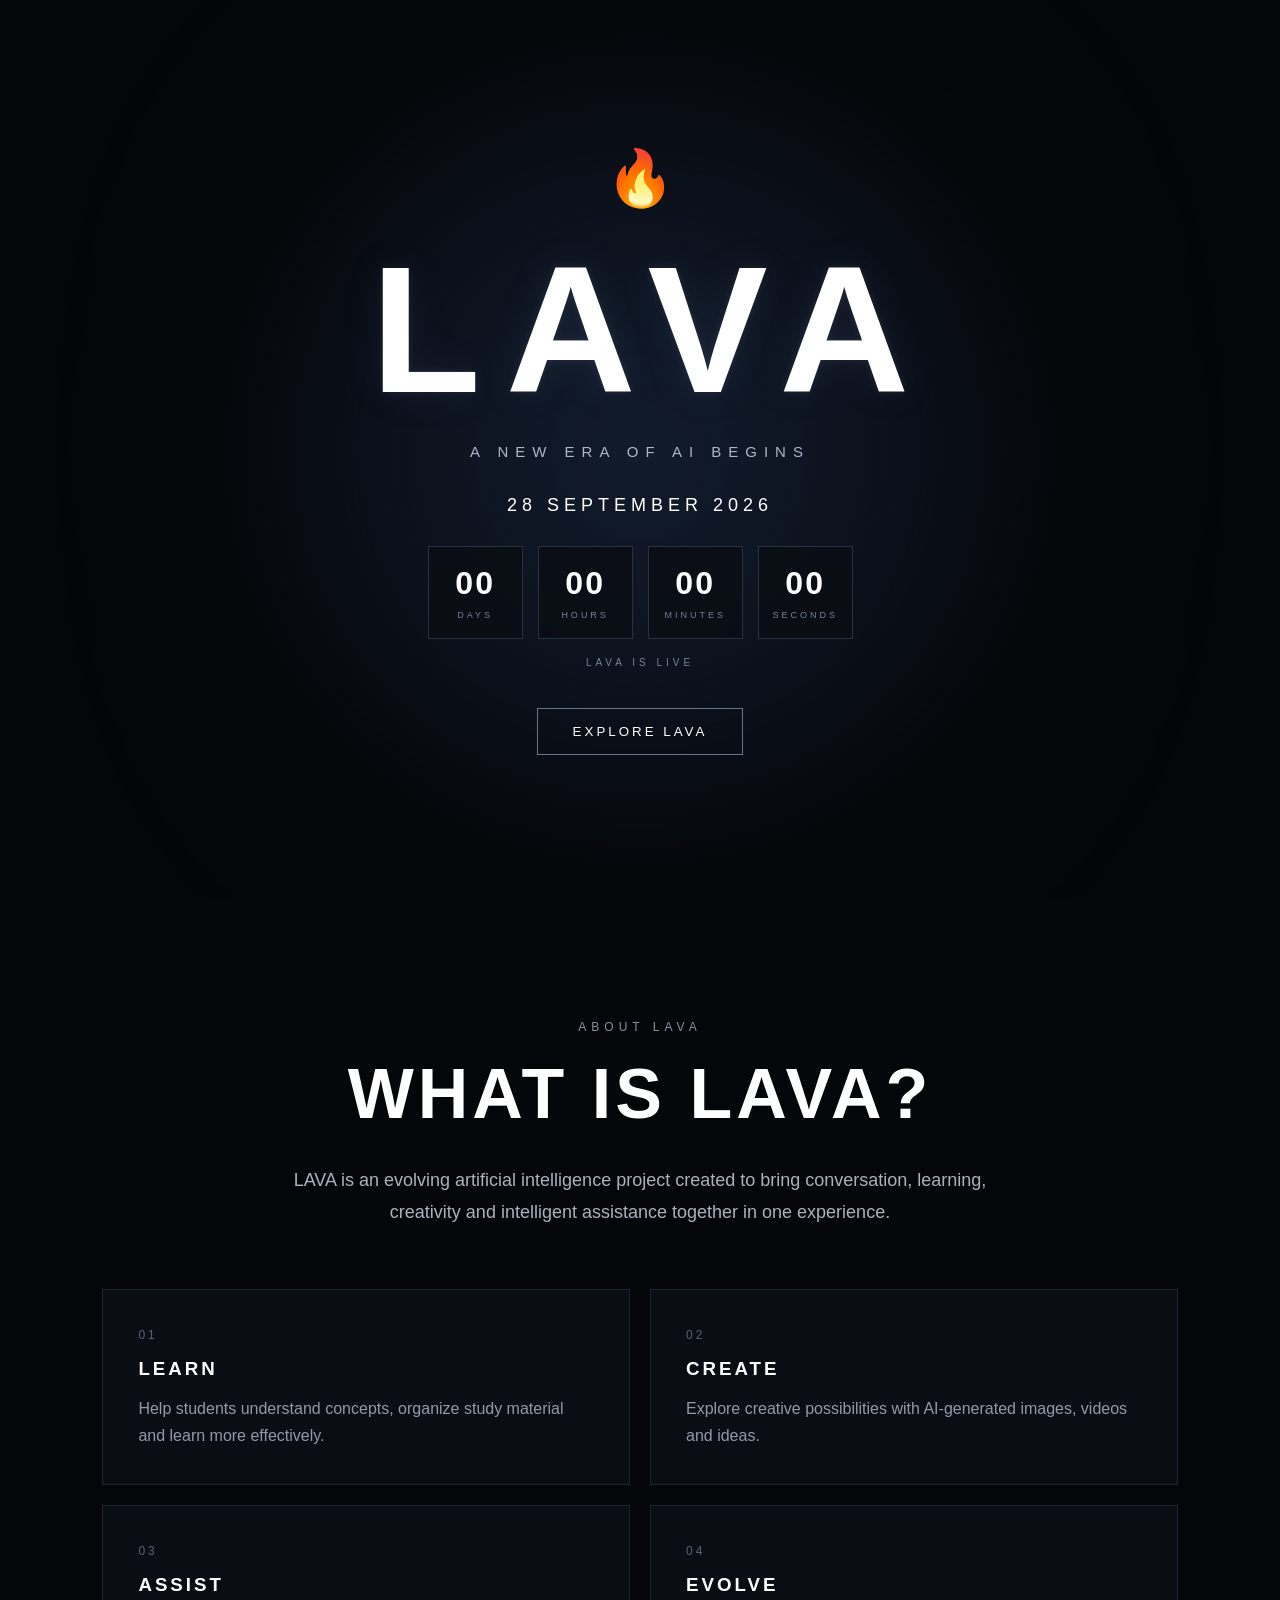
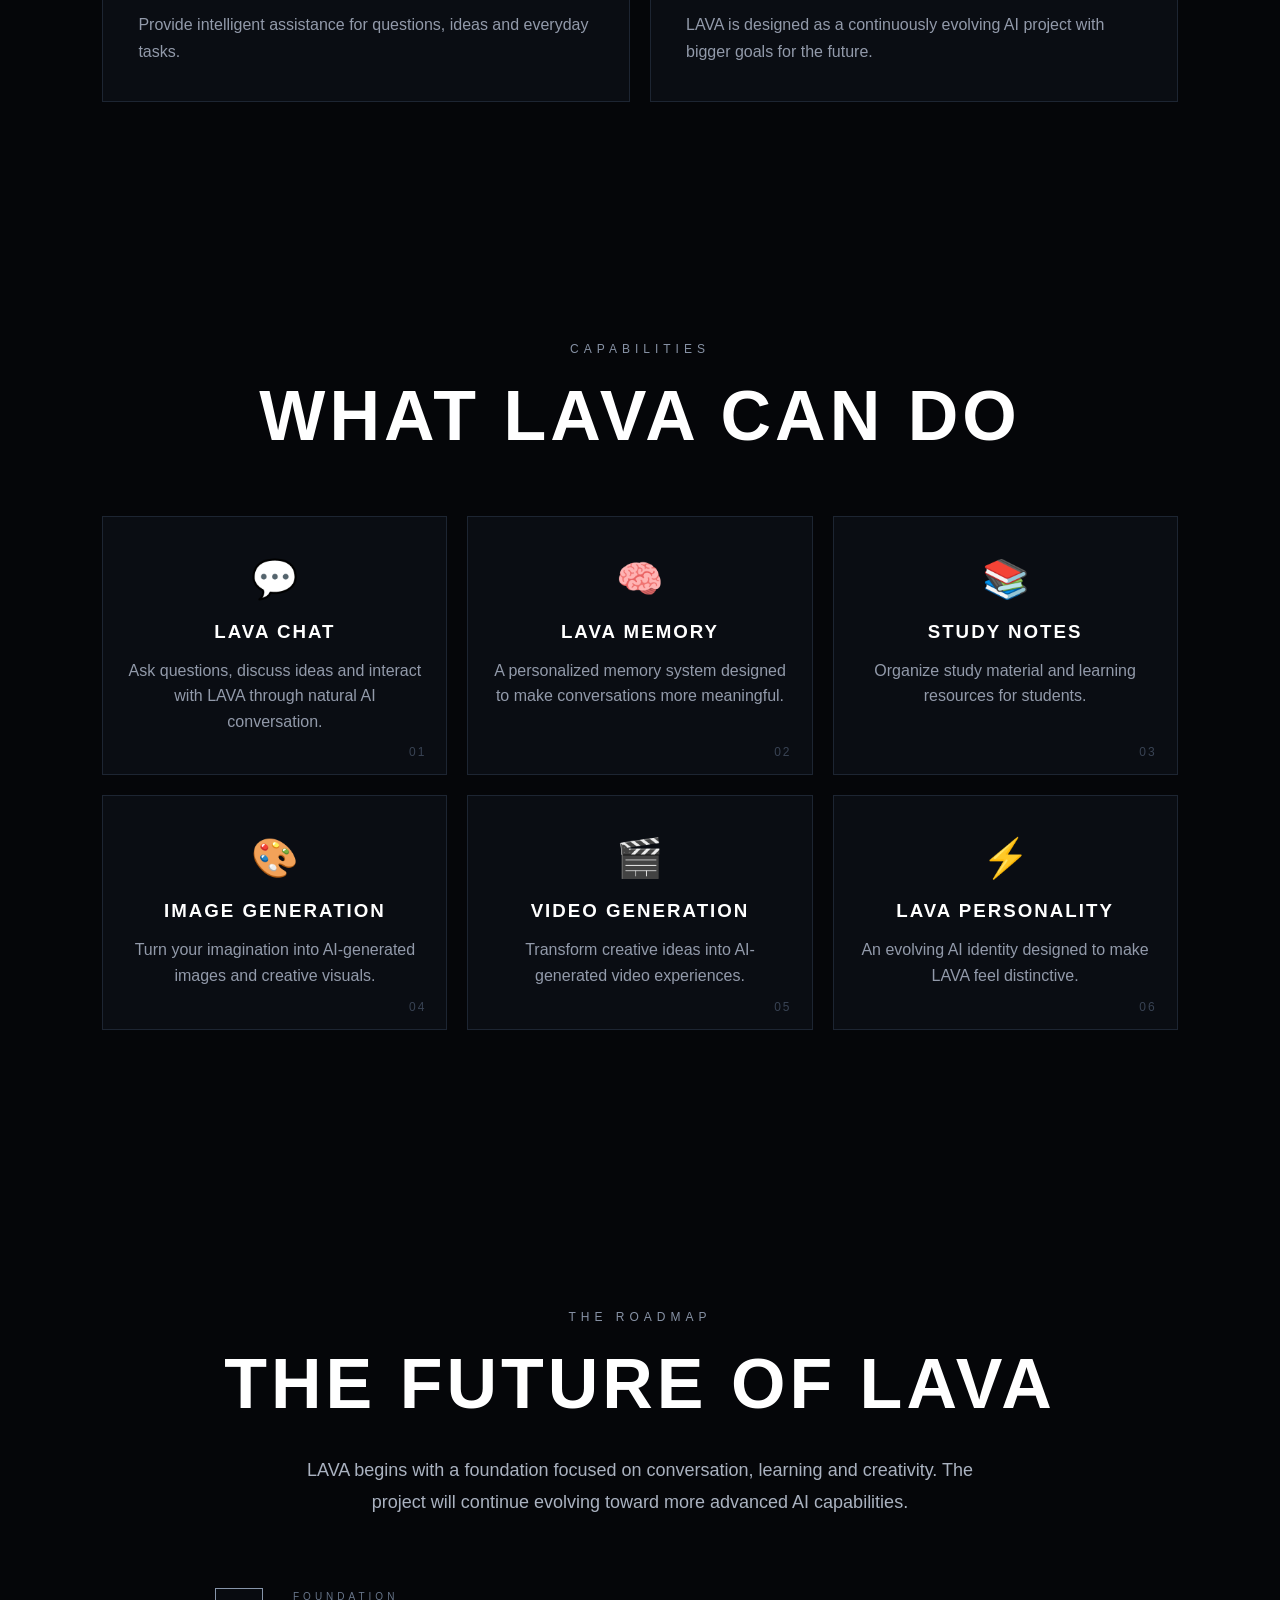
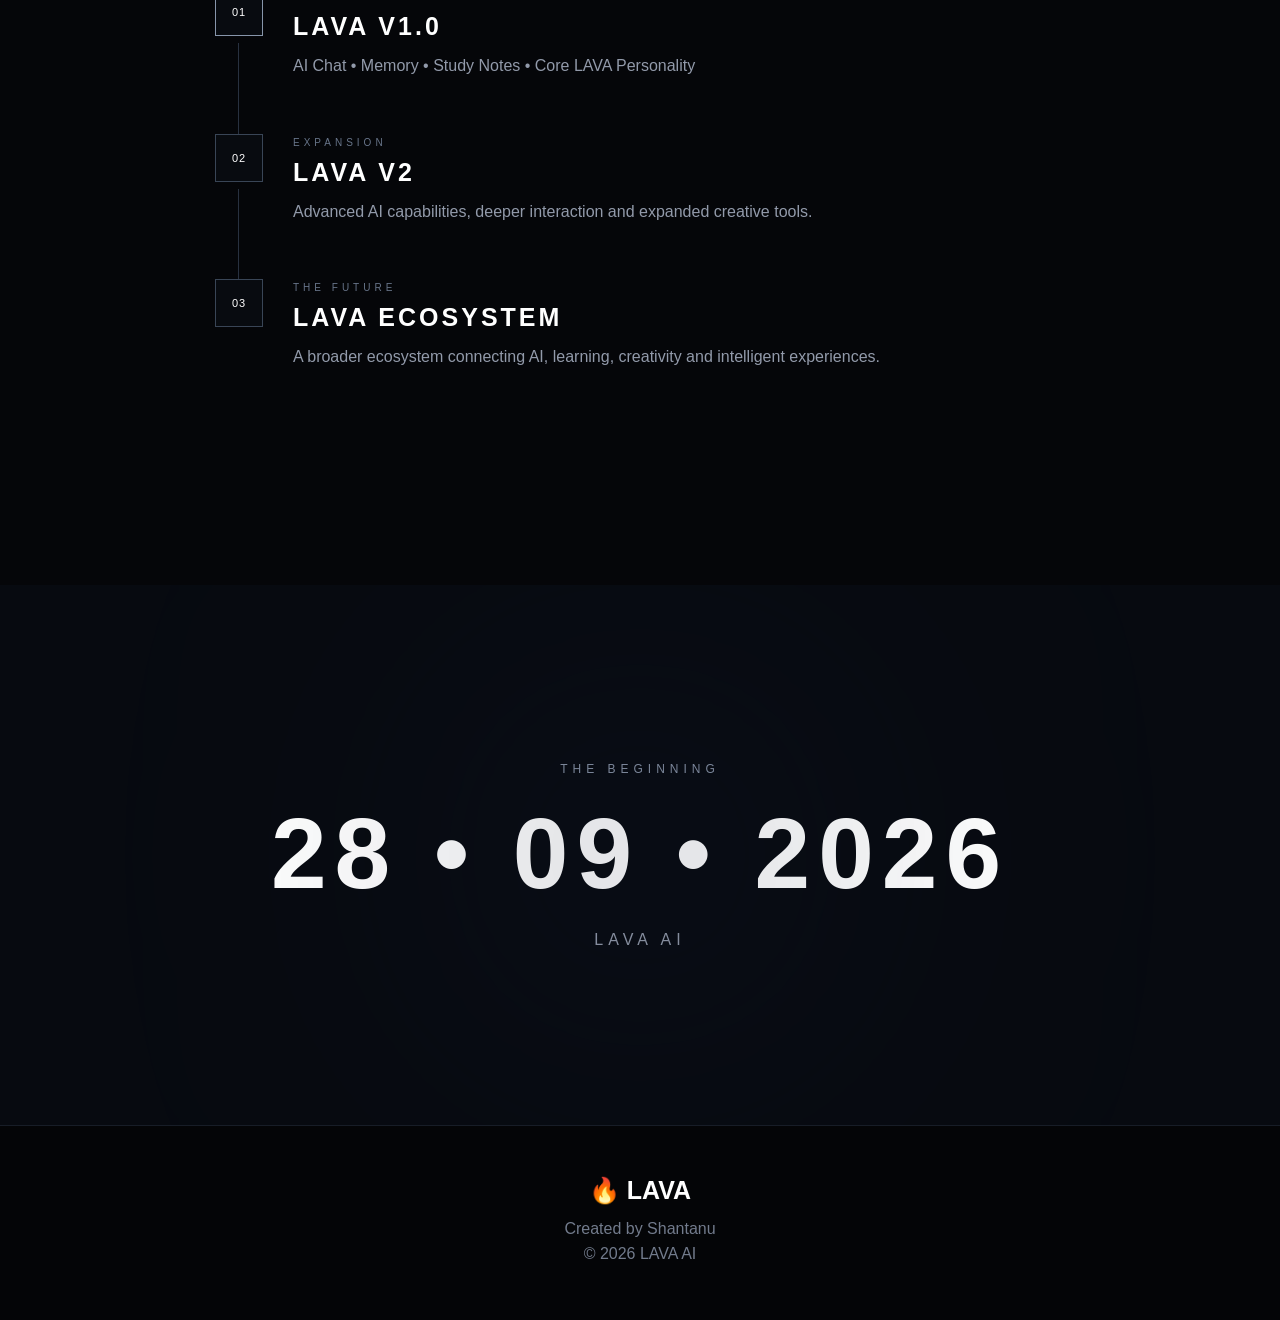
==== index.html @ 68329eb4 "Add files via upload Upload LAVA website" ====
<!DOCTYPE html>
<html lang="en">

<head>

    <meta charset="UTF-8">

    <meta name="viewport" content="width=device-width, initial-scale=1.0">

    <title>LAVA AI — A New Era Begins</title>

    <link rel="stylesheet" href="style.css">

</head>


<body>


    <!-- ================================= -->
    <!-- HERO SECTION -->
    <!-- ================================= -->

    <section class="hero">

        <div class="hero-content">

            <div class="lava-symbol">
                🔥
            </div>


            <h1>LAVA</h1>


            <p class="tagline">
                A NEW ERA OF AI BEGINS
            </p>


            <p class="release">
                28 SEPTEMBER 2026
            </p>


            <!-- COUNTDOWN -->

            <div class="countdown">

                <div class="time-box">

                    <span id="days">
                        00
                    </span>

                    <small>
                        DAYS
                    </small>

                </div>


                <div class="time-box">

                    <span id="hours">
                        00
                    </span>

                    <small>
                        HOURS
                    </small>

                </div>


                <div class="time-box">

                    <span id="minutes">
                        00
                    </span>

                    <small>
                        MINUTES
                    </small>

                </div>


                <div class="time-box">

                    <span id="seconds">
                        00
                    </span>

                    <small>
                        SECONDS
                    </small>

                </div>

            </div>


            <p id="countdown-status">
                COUNTDOWN TO LAVA
            </p>


            <button
                class="explore-btn"
                onclick="scrollToFeatures()">

                EXPLORE LAVA

            </button>


        </div>

    </section>


    <!-- ================================= -->
    <!-- ABOUT LAVA -->
    <!-- ================================= -->

<section class="section lava-details">

    <p class="section-label">
        ABOUT LAVA
    </p>

    <h2>
        WHAT IS LAVA?
    </h2>

    <p class="description">

        LAVA is an evolving artificial intelligence
        project created to bring conversation,
        learning, creativity and intelligent
        assistance together in one experience.

    </p>


    <div class="lava-info-grid">

        <div class="info-box">

            <span>01</span>

            <h3>
                LEARN
            </h3>

            <p>
                Help students understand concepts,
                organize study material and learn
                more effectively.
            </p>

        </div>


        <div class="info-box">

            <span>02</span>

            <h3>
                CREATE
            </h3>

            <p>
                Explore creative possibilities with
                AI-generated images, videos and ideas.
            </p>

        </div>


        <div class="info-box">

            <span>03</span>

            <h3>
                ASSIST
            </h3>

            <p>
                Provide intelligent assistance for
                questions, ideas and everyday tasks.
            </p>

        </div>


        <div class="info-box">

            <span>04</span>

            <h3>
                EVOLVE
            </h3>

            <p>
                LAVA is designed as a continuously
                evolving AI project with bigger goals
                for the future.
            </p>

        </div>

    </div>

</section>
    
    <!-- ================================= -->
    <!-- FEATURES -->
    <!-- ================================= -->

    <section
        class="section features-section"
        id="features">


        <p class="section-label">
            CAPABILITIES
        </p>


        <h2>
            WHAT LAVA CAN DO
        </h2>


        <div class="features">


            <!-- FEATURE 01 -->

            <div class="feature-card">

                <span>
                    💬
                </span>


                <h3>
                    LAVA CHAT
                </h3>


                <p>

                    Ask questions, discuss ideas and
                    interact with LAVA through natural
                    AI conversation.

                </p>


                <div class="feature-number">
                    01
                </div>

            </div>



            <!-- FEATURE 02 -->

            <div class="feature-card">

                <span>
                    🧠
                </span>


                <h3>
                    LAVA MEMORY
                </h3>


                <p>

                    A personalized memory system designed
                    to make conversations more meaningful.

                </p>


                <div class="feature-number">
                    02
                </div>

            </div>



            <!-- FEATURE 03 -->

            <div class="feature-card">

                <span>
                    📚
                </span>


                <h3>
                    STUDY NOTES
                </h3>


                <p>

                    Organize study material and learning
                    resources for students.

                </p>


                <div class="feature-number">
                    03
                </div>

            </div>



            <!-- FEATURE 04 -->

            <div class="feature-card">

                <span>
                    🎨
                </span>


                <h3>
                    IMAGE GENERATION
                </h3>


                <p>

                    Turn your imagination into AI-generated
                    images and creative visuals.

                </p>


                <div class="feature-number">
                    04
                </div>

            </div>



            <!-- FEATURE 05 -->

            <div class="feature-card">

                <span>
                    🎬
                </span>


                <h3>
                    VIDEO GENERATION
                </h3>


                <p>

                    Transform creative ideas into
                    AI-generated video experiences.

                </p>


                <div class="feature-number">
                    05
                </div>

            </div>



            <!-- FEATURE 06 -->

            <div class="feature-card">

                <span>
                    ⚡
                </span>


                <h3>
                    LAVA PERSONALITY
                </h3>


                <p>

                    An evolving AI identity designed
                    to make LAVA feel distinctive.

                </p>


                <div class="feature-number">
                    06
                </div>

            </div>


        </div>

    </section>

<!-- ================================= -->
<!-- LAVA ROADMAP -->
<!-- ================================= -->

<section class="section vision">

    <p class="section-label">
        THE ROADMAP
    </p>

    <h2>
        THE FUTURE OF LAVA
    </h2>

    <p class="description">

        LAVA begins with a foundation focused on
        conversation, learning and creativity.
        The project will continue evolving toward
        more advanced AI capabilities.

    </p>


    <div class="roadmap">


        <!-- V1 -->

        <div class="roadmap-item active">

            <div class="roadmap-dot">
                01
            </div>

            <div class="roadmap-content">

                <p class="roadmap-version">
                    FOUNDATION
                </p>

                <h3>
                    LAVA V1.0
                </h3>

                <p>

                    AI Chat • Memory • Study Notes
                    • Core LAVA Personality

                </p>

            </div>

        </div>


        <!-- V2 -->

        <div class="roadmap-item">

            <div class="roadmap-dot">
                02
            </div>

            <div class="roadmap-content">

                <p class="roadmap-version">
                    EXPANSION
                </p>

                <h3>
                    LAVA V2
                </h3>

                <p>

                    Advanced AI capabilities,
                    deeper interaction and expanded
                    creative tools.

                </p>

            </div>

        </div>


        <!-- FUTURE -->

        <div class="roadmap-item">

            <div class="roadmap-dot">
                03
            </div>

            <div class="roadmap-content">

                <p class="roadmap-version">
                    THE FUTURE
                </p>

                <h3>
                    LAVA ECOSYSTEM
                </h3>

                <p>

                    A broader ecosystem connecting
                    AI, learning, creativity and
                    intelligent experiences.

                </p>

            </div>

        </div>


    </div>

</section>


    <!-- ================================= -->
    <!-- RELEASE -->
    <!-- ================================= -->

    <section class="release-section">

        <p class="section-label">
            THE BEGINNING
        </p>


        <h2>
            28 • 09 • 2026
        </h2>


        <p>
            LAVA AI
        </p>

    </section>



    <!-- ================================= -->
    <!-- FOOTER -->
    <!-- ================================= -->

    <footer>

        <h3>
            🔥 LAVA
        </h3>


        <p>
            Created by Shantanu
        </p>


        <p>
            © 2026 LAVA AI
        </p>

    </footer>



    <!-- JAVASCRIPT -->

    <script src="script.js"></script>


</body>

</html>
---- style.css ----
* {
    margin: 0;
    padding: 0;
    box-sizing: border-box;
}

html {
    scroll-behavior: smooth;
}

body {
    background: #050609;
    color: white;
    font-family: Arial, Helvetica, sans-serif;
}


/* HERO */

.hero {
    min-height: 100vh;

    display: flex;
    justify-content: center;
    align-items: center;

    text-align: center;

    background:
        radial-gradient(circle at center, #101827 0%, #050609 55%);

    position: relative;
    overflow: hidden;
}


.hero::before {
    content: "";

    position: absolute;

    width: 500px;
    height: 500px;

    background: #17243b;

    filter: blur(150px);

    opacity: 0.45;

    border-radius: 50%;
}


.hero-content {
    position: relative;
    z-index: 2;
}


.lava-symbol {
    font-size: 55px;
    margin-bottom: 15px;
}


.hero h1 {
    font-size: clamp(80px, 15vw, 180px);

    letter-spacing: 25px;

    margin-right: -25px;

    font-weight: 800;
}


.tagline {
    font-size: 15px;

    letter-spacing: 7px;

    color: #aeb7c8;

    margin-top: 10px;
}


.release {
    margin-top: 35px;

    letter-spacing: 5px;

    font-size: 18px;
}


.explore-btn {
    margin-top: 40px;

    padding: 15px 35px;

    background: transparent;

    color: white;

    border: 1px solid #68758c;

    cursor: pointer;

    letter-spacing: 3px;

    transition: 0.3s;
}


.explore-btn:hover {
    background: white;
    color: black;

    transform: translateY(-3px);
}


/* SECTIONS */

.section {
    padding: 120px 8%;

    text-align: center;

    max-width: 1300px;

    margin: auto;
}


.section-label {
    font-size: 12px;

    letter-spacing: 5px;

    color: #8792a5;

    margin-bottom: 20px;
}


.section h2 {
    font-size: clamp(35px, 6vw, 70px);

    letter-spacing: 4px;

    margin-bottom: 30px;
}


.description {
    max-width: 700px;

    margin: auto;

    color: #aab2c0;

    font-size: 18px;

    line-height: 1.8;
}


/* FEATURES */

.features-section {
    max-width: 1400px;
}


.features {
    margin-top: 60px;

    display: grid;

    grid-template-columns:
        repeat(3, 1fr);

    gap: 20px;
}


.feature-card {
    background: #0a0d13;

    border: 1px solid #1d2532;

    padding: 40px 25px;

    min-height: 220px;

    transition: 0.35s;
}


.feature-card:hover {
    transform: translateY(-8px);

    border-color: #66758c;

    background: #0d121b;
}


.feature-card span {
    font-size: 38px;
}


.feature-card h3 {
    margin-top: 20px;

    letter-spacing: 2px;
}


.feature-card p {
    margin-top: 15px;

    color: #929aaa;

    line-height: 1.6;
}


/* VISION */

.vision {
    padding-top: 160px;
    padding-bottom: 160px;
}


/* RELEASE */

.release-section {
    min-height: 60vh;

    display: flex;

    flex-direction: column;

    justify-content: center;

    align-items: center;

    text-align: center;

    background: #070a10;
}


.release-section h2 {
    font-size: clamp(45px, 8vw, 100px);

    letter-spacing: 8px;
}


.release-section p:last-child {
    margin-top: 20px;

    letter-spacing: 5px;

    color: #929aaa;
}


/* FOOTER */

footer {
    text-align: center;

    padding: 50px 20px;

    border-top: 1px solid #171d27;

    color: #727b8c;
}


footer h3 {
    color: white;

    font-size: 25px;

    margin-bottom: 15px;
}


footer p {
    margin: 7px;
}


/* MOBILE */

@media (max-width: 800px) {

    .features {
        grid-template-columns: 1fr;
    }

    .hero h1 {
        letter-spacing: 12px;

        margin-right: -12px;
    }

    .tagline {
        letter-spacing: 3px;
    }

}
/* COUNTDOWN */

.countdown {
    display: flex;

    justify-content: center;

    gap: 15px;

    margin-top: 30px;
}


.time-box {
    min-width: 95px;

    padding: 18px 12px;

    background: rgba(10, 13, 19, 0.8);

    border: 1px solid #283140;

    backdrop-filter: blur(10px);
}


.time-box span {
    display: block;

    font-size: 32px;

    font-weight: 700;

    letter-spacing: 2px;
}


.time-box small {
    display: block;

    margin-top: 8px;

    font-size: 9px;

    letter-spacing: 3px;

    color: #778397;
}


#countdown-status {
    margin-top: 18px;

    font-size: 10px;

    letter-spacing: 4px;

    color: #778397;
}


@media (max-width: 600px) {

    .countdown {
        gap: 6px;
    }

    .time-box {
        min-width: 70px;

        padding: 14px 6px;
    }

    .time-box span {
        font-size: 23px;
    }

    .time-box small {
        font-size: 7px;

        letter-spacing: 1px;
    }

}
/* FEATURE NUMBERS */

.feature-card {
    position: relative;

    overflow: hidden;
}


.feature-number {
    position: absolute;

    right: 20px;

    bottom: 15px;

    font-size: 12px;

    letter-spacing: 2px;

    color: #394354;
}


.feature-card::after {

    content: "";

    position: absolute;

    left: 0;

    bottom: 0;

    width: 0%;

    height: 2px;

    background: #778397;

    transition: width 0.4s ease;

}


.feature-card:hover::after {

    width: 100%;

}


.feature-card:hover span {

    transform: scale(1.15);

}


.feature-card span {

    display: inline-block;

    transition: transform 0.3s ease;

}
/* ================================= */
/* LAVA DETAILS */
/* ================================= */

.lava-info-grid {

    margin-top: 60px;

    display: grid;

    grid-template-columns: repeat(2, 1fr);

    gap: 20px;

}


.info-box {

    text-align: left;

    padding: 35px;

    background: #0a0d13;

    border: 1px solid #1d2532;

    transition: 0.3s;

}


.info-box:hover {

    transform: translateY(-6px);

    border-color: #66758c;

}


.info-box span {

    font-size: 12px;

    letter-spacing: 3px;

    color: #586579;

}


.info-box h3 {

    margin-top: 15px;

    letter-spacing: 3px;

}


.info-box p {

    margin-top: 15px;

    color: #929aaa;

    line-height: 1.7;

}



/* ================================= */
/* ROADMAP */
/* ================================= */

.roadmap {

    max-width: 850px;

    margin: 70px auto 0;

    text-align: left;

}


.roadmap-item {

    display: flex;

    gap: 30px;

    position: relative;

    padding-bottom: 55px;

}


.roadmap-item:not(:last-child)::after {

    content: "";

    position: absolute;

    left: 23px;

    top: 55px;

    width: 1px;

    height: calc(100% - 30px);

    background: #283140;

}


.roadmap-dot {

    flex-shrink: 0;

    width: 48px;

    height: 48px;

    display: flex;

    justify-content: center;

    align-items: center;

    border: 1px solid #394556;

    background: #080b10;

    font-size: 11px;

    letter-spacing: 1px;

}


.roadmap-item.active .roadmap-dot {

    border-color: #8795aa;

}


.roadmap-content {

    padding-top: 3px;

}


.roadmap-version {

    font-size: 10px;

    letter-spacing: 4px;

    color: #68758a;

}


.roadmap-content h3 {

    margin-top: 10px;

    font-size: 25px;

    letter-spacing: 3px;

}


.roadmap-content > p:last-child {

    margin-top: 12px;

    color: #929aaa;

    line-height: 1.6;

}



/* ================================= */
/* MOBILE */
/* ================================= */

@media (max-width: 700px) {

    .lava-info-grid {

        grid-template-columns: 1fr;

    }


    .roadmap-item {

        gap: 18px;

    }


    .roadmap-content h3 {

        font-size: 20px;

    }

}
/* =========================================
   LAVA CINEMATIC POLISH
   ========================================= */


/* PAGE FADE IN */

body {
    animation: pageLoad 1.2s ease forwards;
}

@keyframes pageLoad {

    from {
        opacity: 0;
    }

    to {
        opacity: 1;
    }

}


/* HERO ANIMATION */

.hero-content {
    animation: heroReveal 1.4s ease forwards;
}

@keyframes heroReveal {

    from {
        opacity: 0;
        transform: translateY(30px);
    }

    to {
        opacity: 1;
        transform: translateY(0);
    }

}


/* LAVA SYMBOL */

.lava-symbol {

    animation: lavaPulse 2.5s ease-in-out infinite;

}

@keyframes lavaPulse {

    0%, 100% {
        transform: scale(1);
    }

    50% {
        transform: scale(1.08);
    }

}


/* LAVA TITLE */

.hero h1 {

    text-shadow:
        0 0 10px rgba(255,255,255,0.08),
        0 0 40px rgba(100,130,180,0.12);

}


/* SECTION REVEAL */

.section {

    animation: sectionReveal linear both;

    animation-timeline: view();

    animation-range: entry 10% cover 25%;

}

@keyframes sectionReveal {

    from {
        opacity: 0;
        transform: translateY(40px);
    }

    to {
        opacity: 1;
        transform: translateY(0);
    }

}


/* COUNTDOWN */

.countdown {

    animation: countdownAppear 1.5s ease forwards;

}

@keyframes countdownAppear {

    from {
        opacity: 0;
        transform: scale(0.95);
    }

    to {
        opacity: 1;
        transform: scale(1);
    }

}


.time-box {

    transition:
        transform 0.3s ease,
        border-color 0.3s ease,
        background 0.3s ease;

}

.time-box:hover {

    transform: translateY(-5px);

    border-color: #718097;

    background: #0e131c;

}


/* BUTTON */

.explore-btn {

    position: relative;

    overflow: hidden;

}

.explore-btn::before {

    content: "";

    position: absolute;

    top: 0;

    left: -100%;

    width: 100%;

    height: 100%;

    background: rgba(255,255,255,0.08);

    transition: left 0.4s ease;

}

.explore-btn:hover::before {

    left: 100%;

}


/* FEATURE CARDS */

.feature-card {

    transition:
        transform 0.35s ease,
        border-color 0.35s ease,
        background 0.35s ease,
        box-shadow 0.35s ease;

}

.feature-card:hover {

    box-shadow:
        0 15px 40px rgba(0,0,0,0.35);

}


/* INFO BOXES */

.info-box {

    transition:
        transform 0.35s ease,
        border-color 0.35s ease,
        box-shadow 0.35s ease;

}

.info-box:hover {

    box-shadow:
        0 15px 35px rgba(0,0,0,0.3);

}


/* ROADMAP */

.roadmap-item {

    transition: transform 0.3s ease;

}

.roadmap-item:hover {

    transform: translateX(6px);

}


/* RELEASE SECTION */

.release-section {

    position: relative;

    overflow: hidden;

}

.release-section::before {

    content: "";

    position: absolute;

    width: 400px;

    height: 400px;

    border-radius: 50%;

    background: #152238;

    filter: blur(150px);

    opacity: 0.25;

}


/* FOOTER */

footer {

    background: #040507;

}


/* MOBILE SAFETY */

@media (max-width: 700px) {

    .hero {
        min-height: 100svh;
    }

    .hero h1 {
        font-size: 75px;
    }

    .section {
        padding: 90px 6%;
    }

    .release-section h2 {
        font-size: 42px;
    }

}
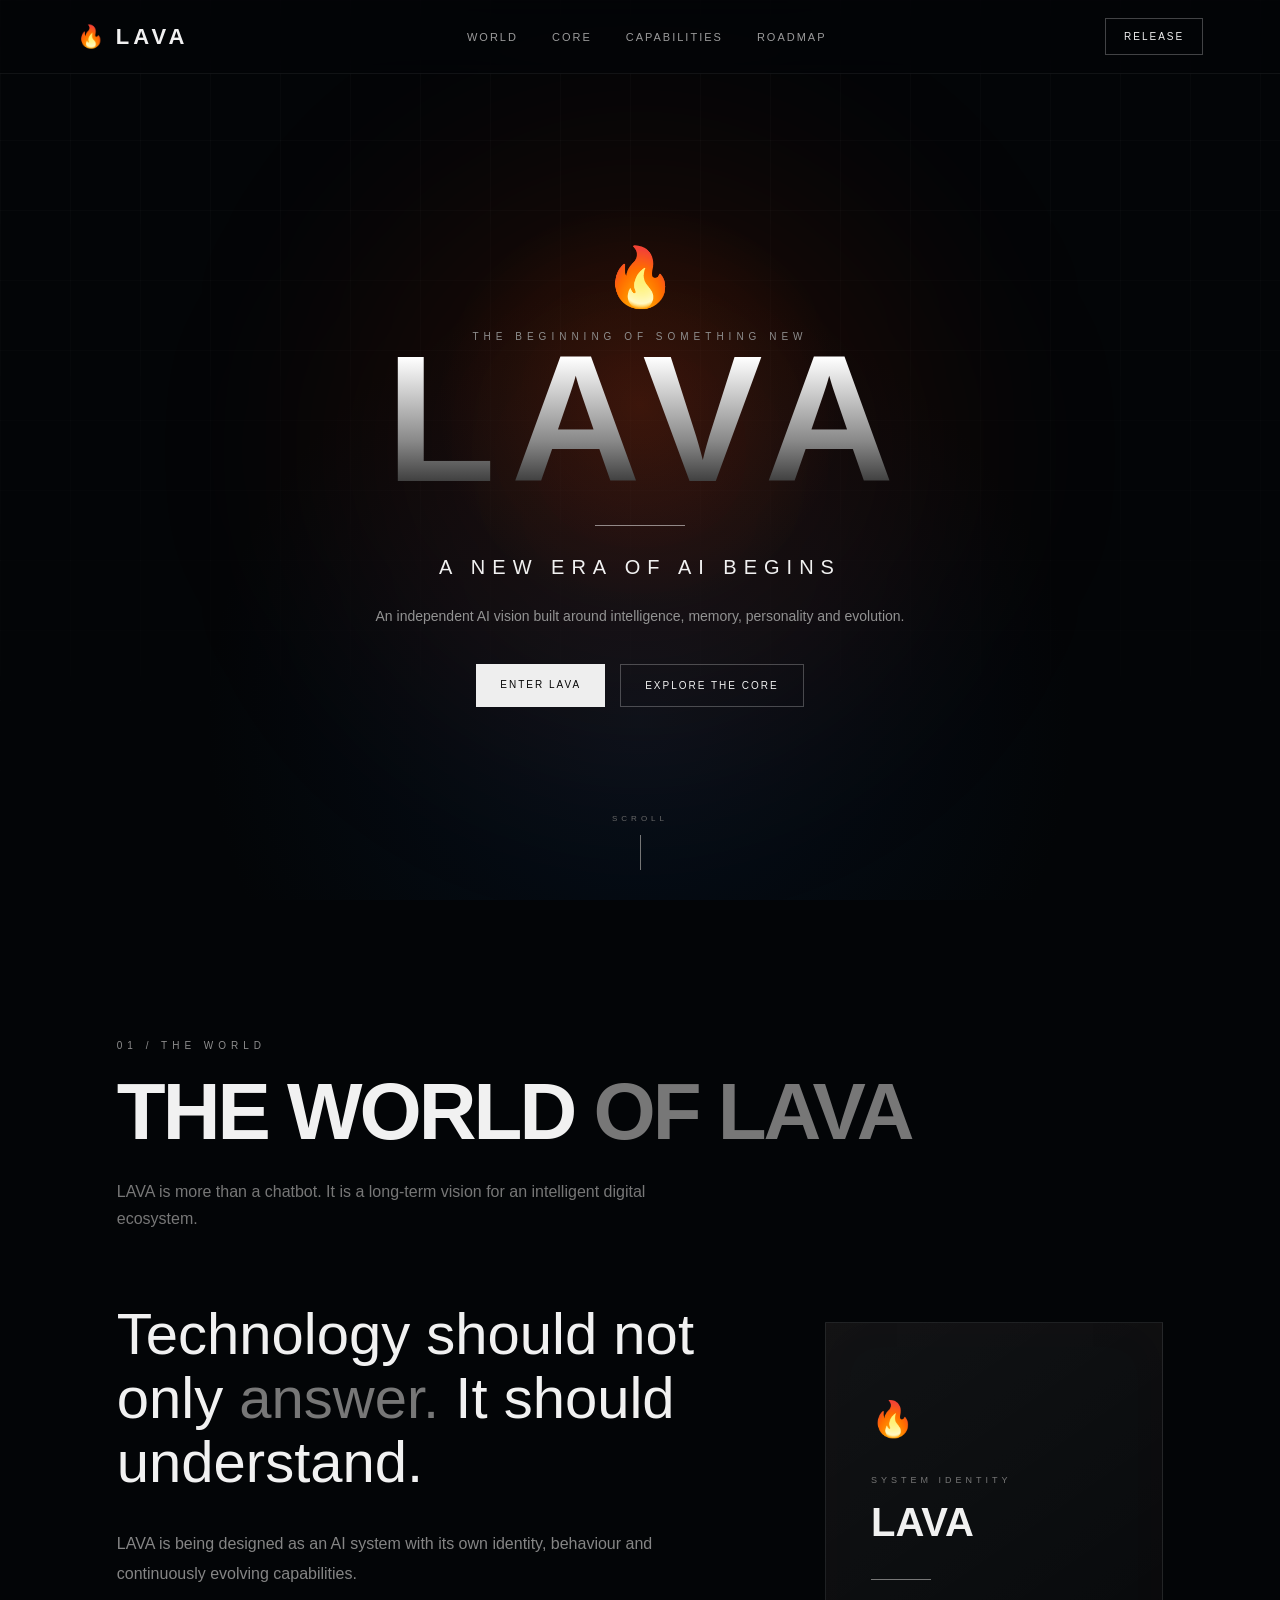
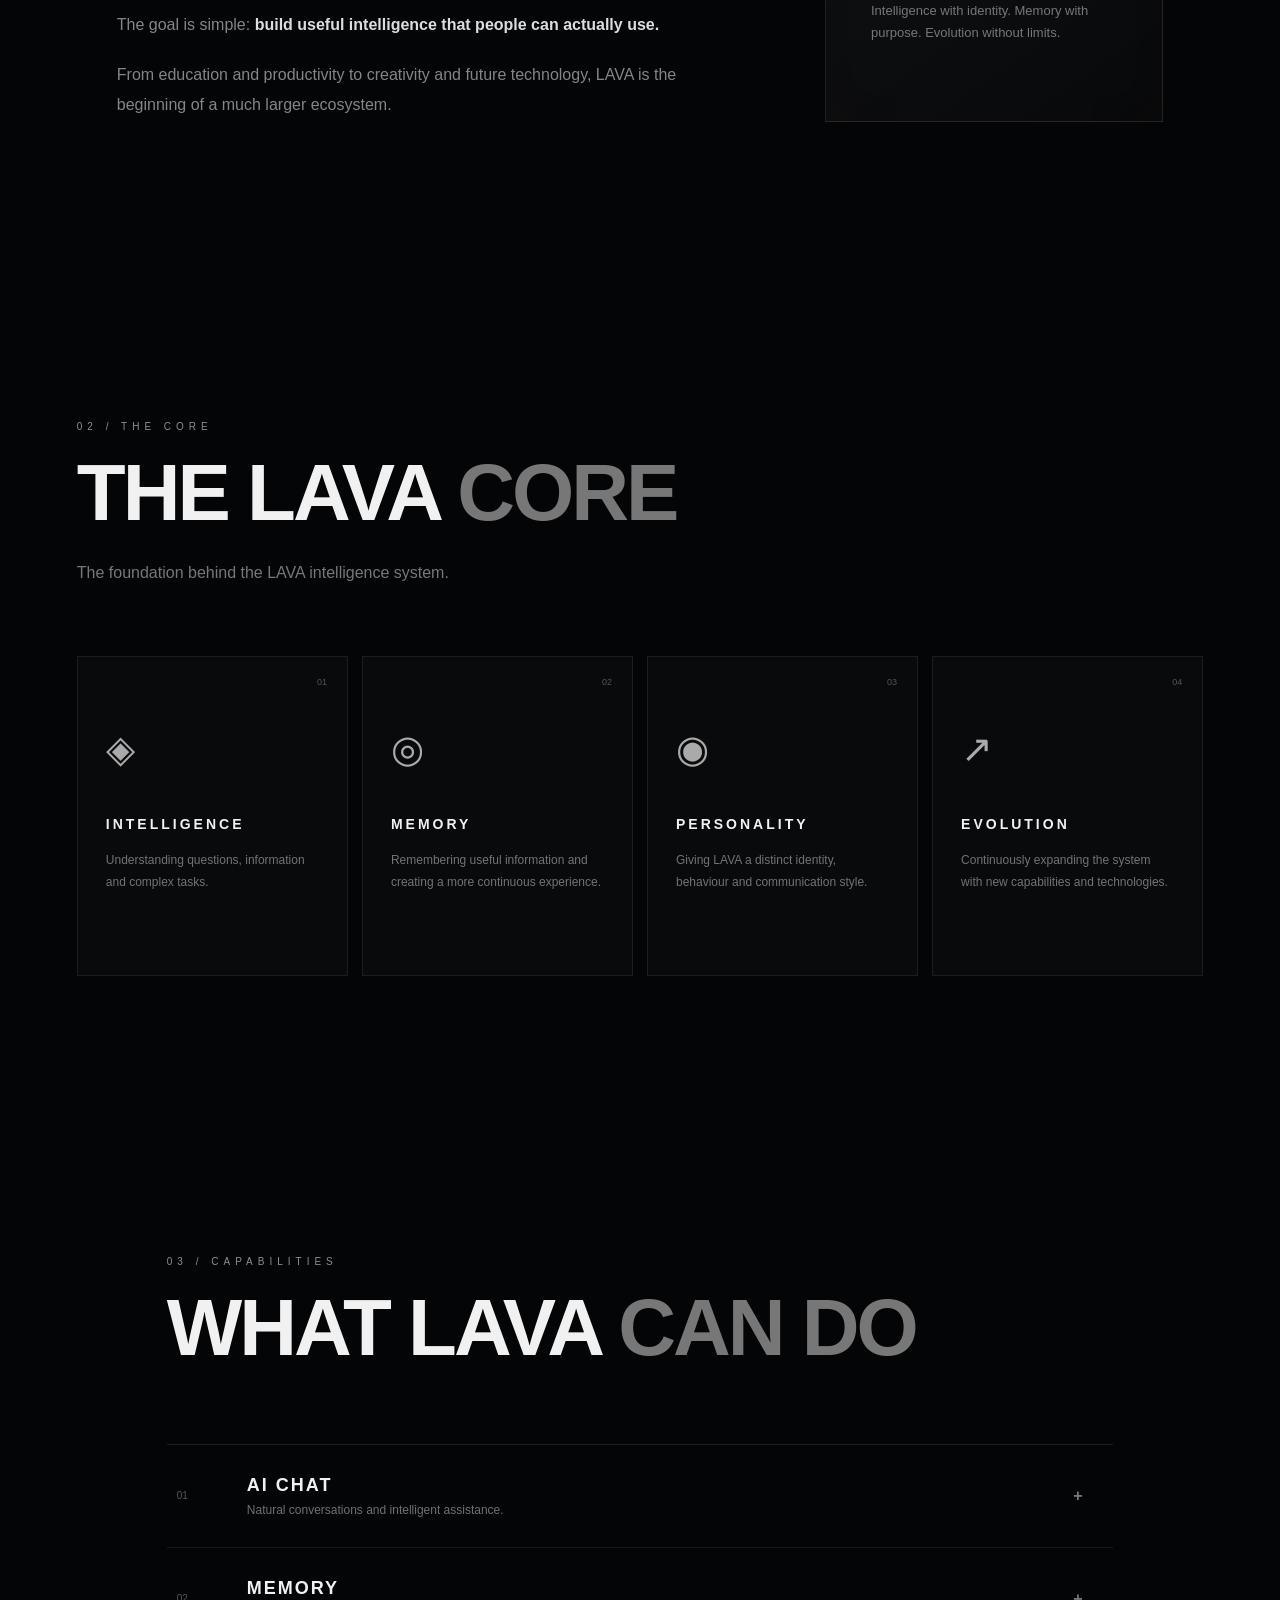
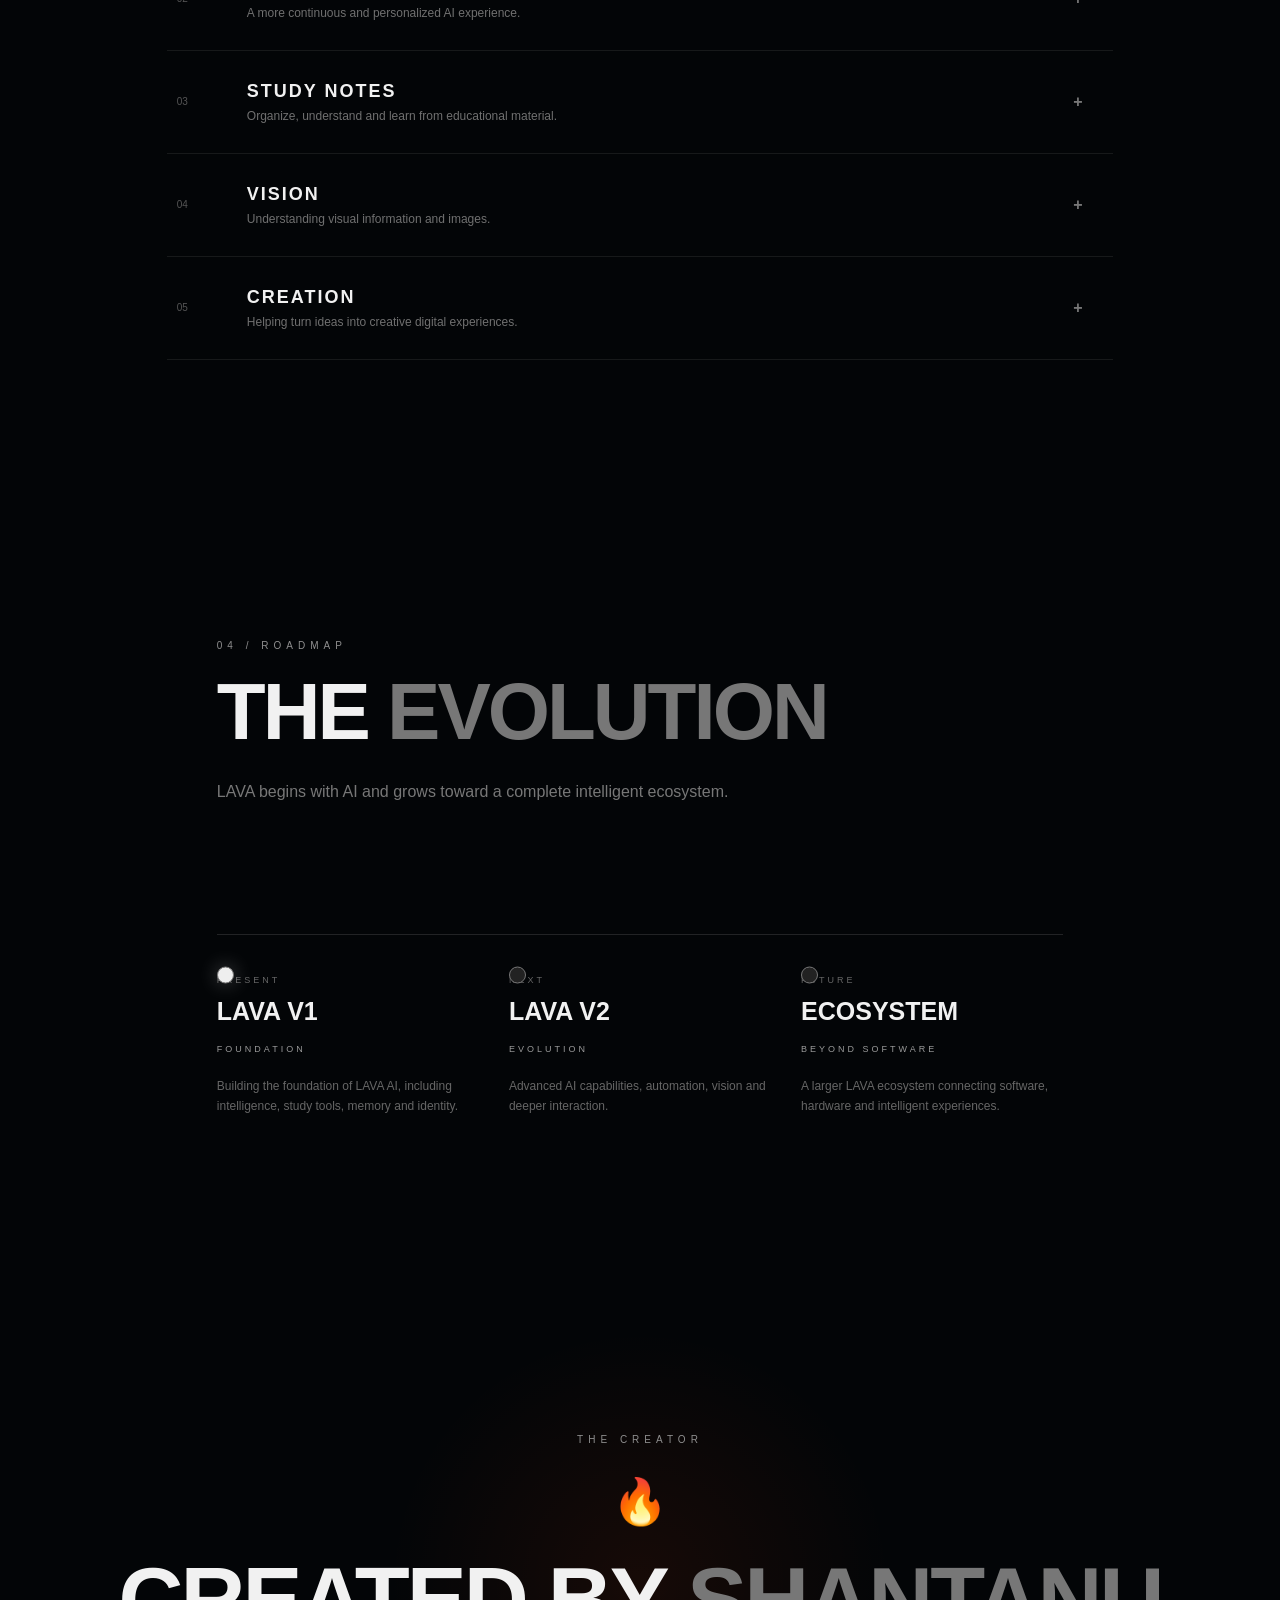
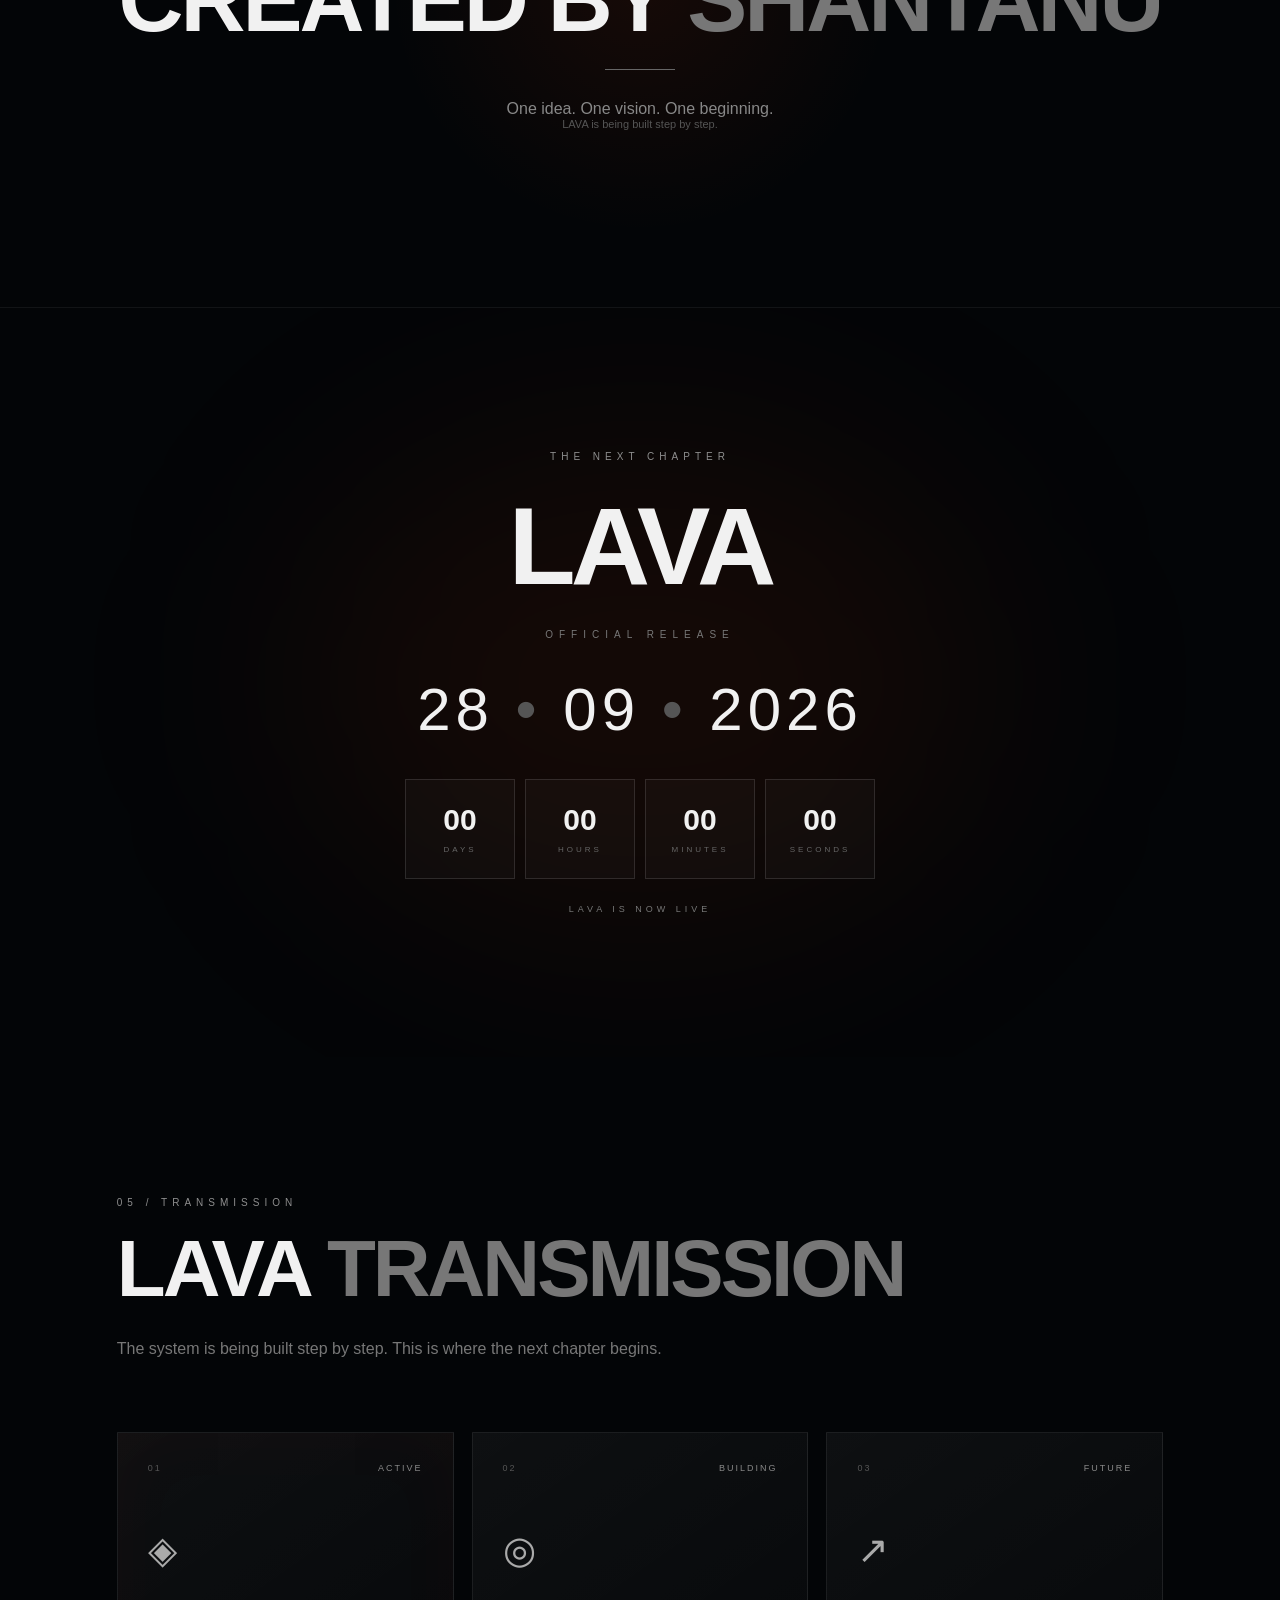
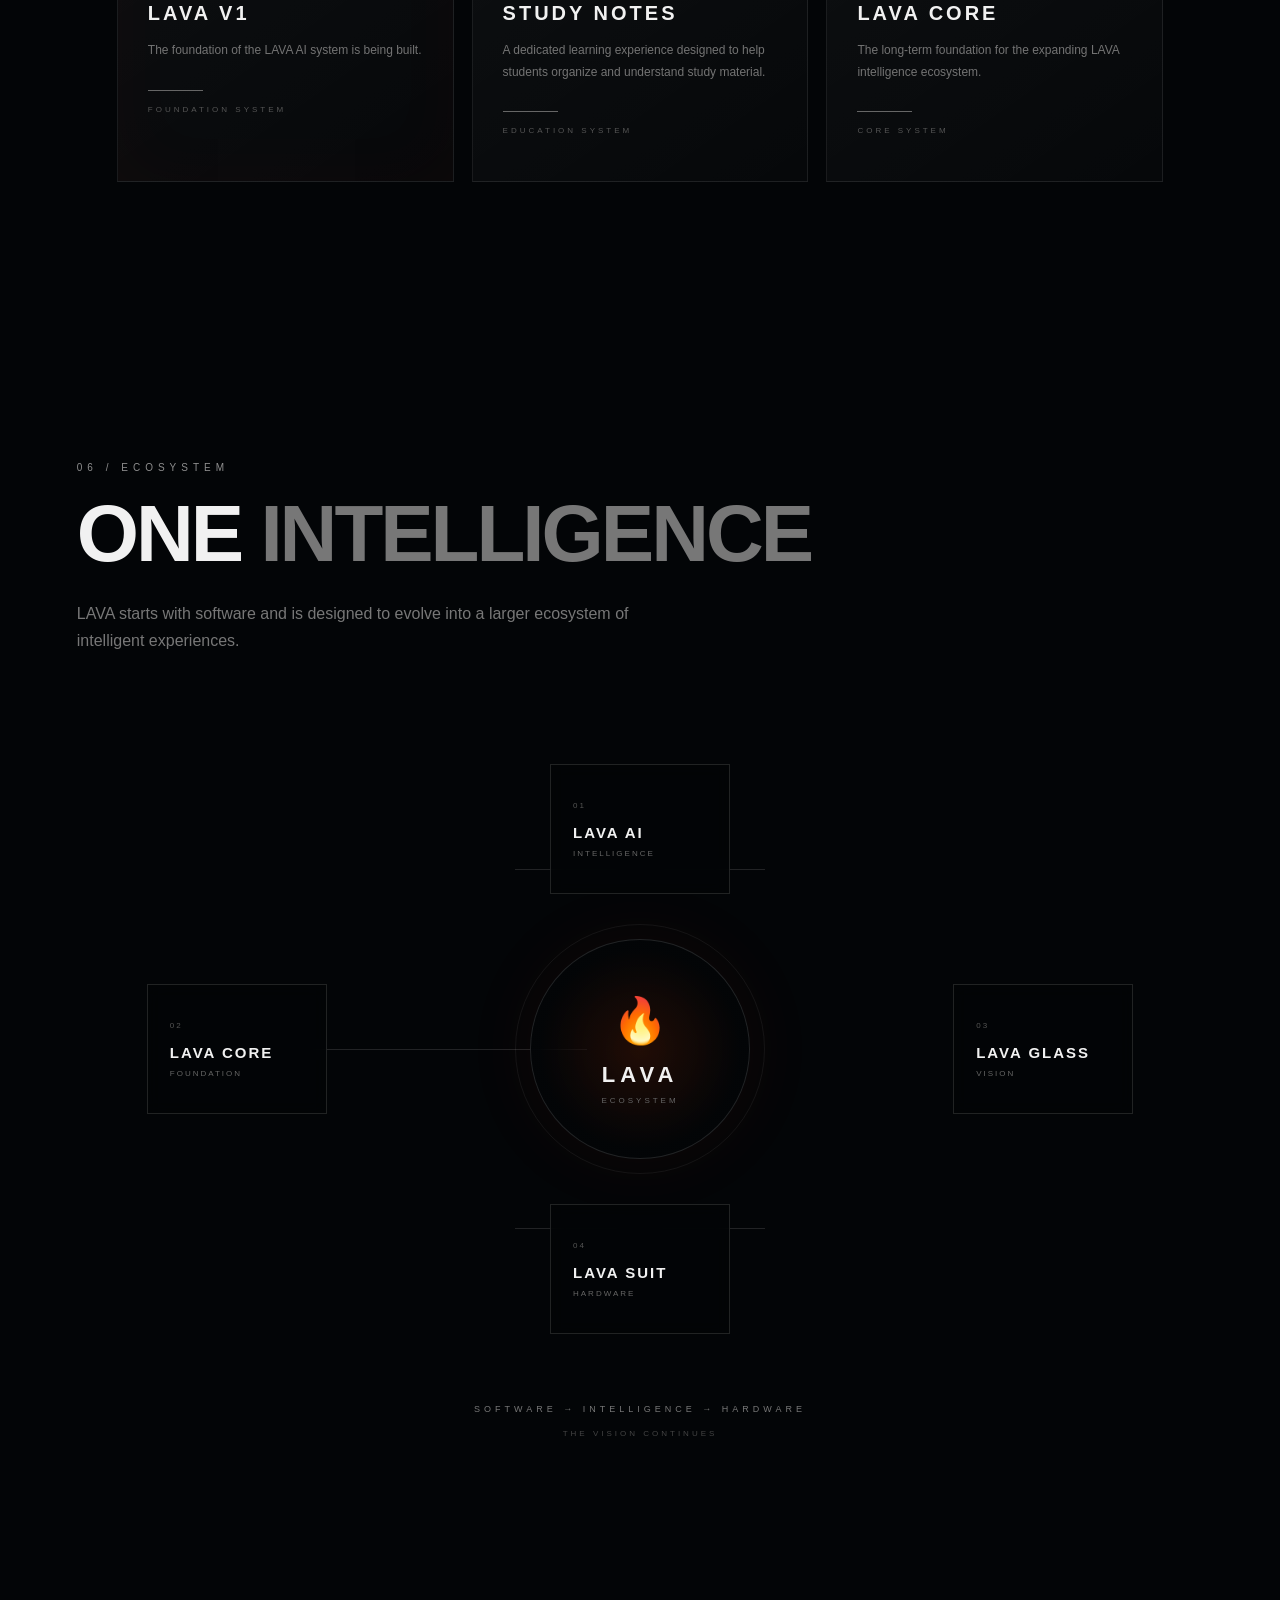
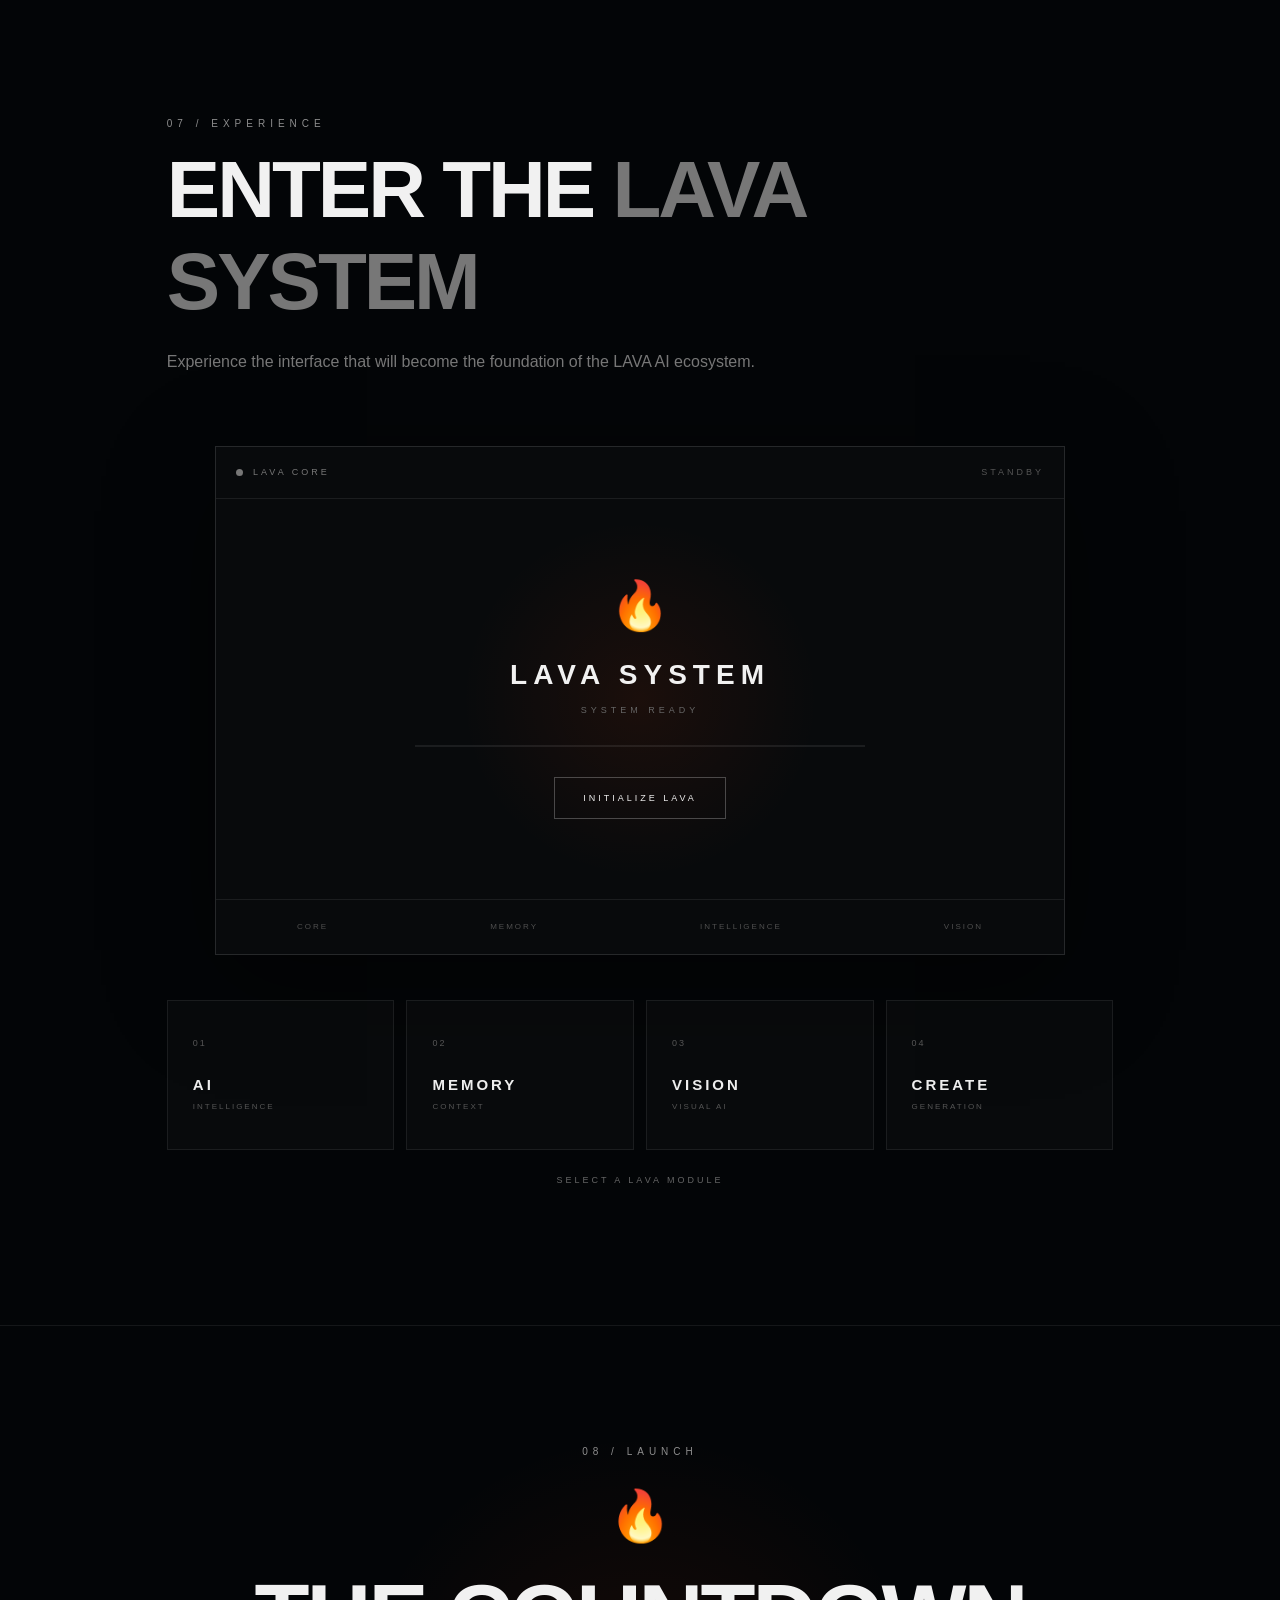
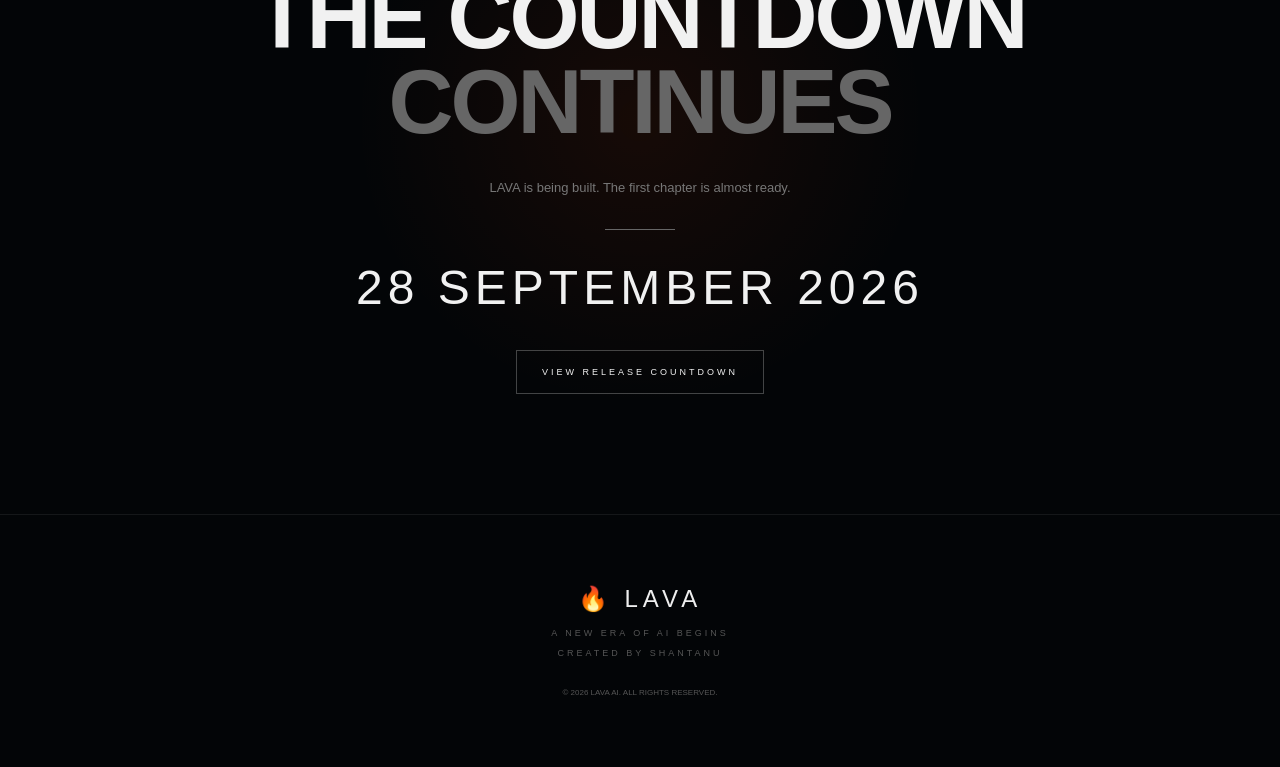
==== commit f0e9ad6c: "Add files via upload" ====
--- a/index.html
+++ b/index.html
@@ -2,602 +2,1131 @@
 <html lang="en">
 
 <head>
-
     <meta charset="UTF-8">
 
-    <meta name="viewport" content="width=device-width, initial-scale=1.0">
-
-    <title>LAVA AI — A New Era Begins</title>
-
-    <link rel="stylesheet" href="style.css">
-
+    <meta
+        name="viewport"
+        content="width=device-width, initial-scale=1.0"
+    >
+
+    <title>LAVA — A New Era of AI</title>
+
+    <meta
+        name="description"
+        content="LAVA AI — A new era of intelligent technology. Explore the vision, core, capabilities and future of LAVA."
+    >
+
+    <meta
+        name="keywords"
+        content="LAVA AI, Lava Artificial Intelligence, Shantanu, AI, Project Lava"
+    >
+
+    <meta name="author" content="Shantanu">
+
+    <meta
+        name="robots"
+        content="index, follow"
+    >
+
+    <link
+        rel="stylesheet"
+        href="style.css"
+    >
 </head>
 
-
 <body>
 
-
-    <!-- ================================= -->
-    <!-- HERO SECTION -->
-    <!-- ================================= -->
-
-    <section class="hero">
-
-        <div class="hero-content">
-
-            <div class="lava-symbol">
+    <!-- =========================
+         NAVIGATION
+    ========================== -->
+
+    <header class="navbar">
+
+        <a href="#home" class="nav-logo">
+            <span>🔥</span>LAVA
+        </a>
+
+        <nav>
+            <a href="#world">WORLD</a>
+            <a href="#core">CORE</a>
+            <a href="#capabilities">CAPABILITIES</a>
+            <a href="#roadmap">ROADMAP</a>
+        </nav>
+
+        <a href="#release" class="nav-button">
+            RELEASE
+        </a>
+
+    </header>
+
+
+    <!-- =========================
+         HERO
+    ========================== -->
+
+    <main>
+
+        <section id="home" class="hero">
+
+            <div class="hero-glow"></div>
+
+            <div class="hero-content">
+
+                <div class="lava-symbol">
+                    🔥
+                </div>
+
+                <p class="eyebrow">
+                    THE BEGINNING OF SOMETHING NEW
+                </p>
+
+                <h1>
+                    LAVA
+                </h1>
+
+                <div class="hero-line"></div>
+
+                <h2>
+                    A NEW ERA OF AI BEGINS
+                </h2>
+
+                <p class="hero-description">
+                    An independent AI vision built around
+                    intelligence, memory, personality and evolution.
+                </p>
+
+                <div class="hero-buttons">
+
+                    <a
+                        href="#world"
+                        class="primary-button"
+                    >
+                        ENTER LAVA
+                    </a>
+
+                    <a
+                        href="#core"
+                        class="secondary-button"
+                    >
+                        EXPLORE THE CORE
+                    </a>
+
+                </div>
+
+            </div>
+
+            <div class="scroll-indicator">
+                SCROLL
+                <div></div>
+            </div>
+
+        </section>
+
+
+        <!-- =========================
+             LAVA WORLD
+        ========================== -->
+
+        <section
+            id="world"
+            class="section world-section reveal"
+        >
+
+            <div class="section-heading">
+
+                <p class="section-number">
+                    01 / THE WORLD
+                </p>
+
+                <h2>
+                    THE WORLD
+                    <span>OF LAVA</span>
+                </h2>
+
+                <p class="section-intro">
+                    LAVA is more than a chatbot.
+                    It is a long-term vision for an intelligent
+                    digital ecosystem.
+                </p>
+
+            </div>
+
+
+            <div class="world-grid">
+
+                <div class="world-text">
+
+                    <p class="big-text">
+                        Technology should not only
+                        <span>answer.</span>
+                        It should understand.
+                    </p>
+
+                    <p>
+                        LAVA is being designed as an AI system
+                        with its own identity, behaviour and
+                        continuously evolving capabilities.
+                    </p>
+
+                    <p>
+                        The goal is simple:
+                        <strong>
+                            build useful intelligence that
+                            people can actually use.
+                        </strong>
+                    </p>
+
+                    <p>
+                        From education and productivity to
+                        creativity and future technology,
+                        LAVA is the beginning of a much larger
+                        ecosystem.
+                    </p>
+
+                </div>
+
+
+                <div class="world-card">
+
+                    <div class="card-symbol">
+                        🔥
+                    </div>
+
+                    <p class="card-label">
+                        SYSTEM IDENTITY
+                    </p>
+
+                    <h3>
+                        LAVA
+                    </h3>
+
+                    <div class="card-line"></div>
+
+                    <p>
+                        Intelligence with identity.
+                        Memory with purpose.
+                        Evolution without limits.
+                    </p>
+
+                </div>
+
+            </div>
+
+        </section>
+
+
+        <!-- =========================
+             LAVA CORE
+        ========================== -->
+
+        <section
+            id="core"
+            class="section core-section reveal"
+        >
+
+            <div class="section-heading">
+
+                <p class="section-number">
+                    02 / THE CORE
+                </p>
+
+                <h2>
+                    THE LAVA
+                    <span>CORE</span>
+                </h2>
+
+                <p class="section-intro">
+                    The foundation behind the LAVA intelligence
+                    system.
+                </p>
+
+            </div>
+
+
+            <div class="core-grid">
+
+                <article class="core-card">
+
+                    <span class="core-number">
+                        01
+                    </span>
+
+                    <div class="core-icon">
+                        ◈
+                    </div>
+
+                    <h3>
+                        INTELLIGENCE
+                    </h3>
+
+                    <p>
+                        Understanding questions, information
+                        and complex tasks.
+                    </p>
+
+                </article>
+
+
+                <article class="core-card">
+
+                    <span class="core-number">
+                        02
+                    </span>
+
+                    <div class="core-icon">
+                        ◎
+                    </div>
+
+                    <h3>
+                        MEMORY
+                    </h3>
+
+                    <p>
+                        Remembering useful information and
+                        creating a more continuous experience.
+                    </p>
+
+                </article>
+
+
+                <article class="core-card">
+
+                    <span class="core-number">
+                        03
+                    </span>
+
+                    <div class="core-icon">
+                        ◉
+                    </div>
+
+                    <h3>
+                        PERSONALITY
+                    </h3>
+
+                    <p>
+                        Giving LAVA a distinct identity,
+                        behaviour and communication style.
+                    </p>
+
+                </article>
+
+
+                <article class="core-card">
+
+                    <span class="core-number">
+                        04
+                    </span>
+
+                    <div class="core-icon">
+                        ↗
+                    </div>
+
+                    <h3>
+                        EVOLUTION
+                    </h3>
+
+                    <p>
+                        Continuously expanding the system with
+                        new capabilities and technologies.
+                    </p>
+
+                </article>
+
+            </div>
+
+        </section>
+
+
+        <!-- =========================
+             CAPABILITIES
+        ========================== -->
+
+        <section
+            id="capabilities"
+            class="section capabilities-section reveal"
+        >
+
+            <div class="section-heading">
+
+                <p class="section-number">
+                    03 / CAPABILITIES
+                </p>
+
+                <h2>
+                    WHAT LAVA
+                    <span>CAN DO</span>
+                </h2>
+
+            </div>
+
+
+            <div class="capability-list">
+
+                <div class="capability">
+
+                    <span>
+                        01
+                    </span>
+
+                    <div>
+                        <h3>
+                            AI CHAT
+                        </h3>
+
+                        <p>
+                            Natural conversations and intelligent
+                            assistance.
+                        </p>
+                    </div>
+
+                    <b>
+                        +
+                    </b>
+
+                </div>
+
+
+                <div class="capability">
+
+                    <span>
+                        02
+                    </span>
+
+                    <div>
+                        <h3>
+                            MEMORY
+                        </h3>
+
+                        <p>
+                            A more continuous and personalized
+                            AI experience.
+                        </p>
+                    </div>
+
+                    <b>
+                        +
+                    </b>
+
+                </div>
+
+
+                <div class="capability">
+
+                    <span>
+                        03
+                    </span>
+
+                    <div>
+                        <h3>
+                            STUDY NOTES
+                        </h3>
+
+                        <p>
+                            Organize, understand and learn from
+                            educational material.
+                        </p>
+                    </div>
+
+                    <b>
+                        +
+                    </b>
+
+                </div>
+
+
+                <div class="capability">
+
+                    <span>
+                        04
+                    </span>
+
+                    <div>
+                        <h3>
+                            VISION
+                        </h3>
+
+                        <p>
+                            Understanding visual information
+                            and images.
+                        </p>
+                    </div>
+
+                    <b>
+                        +
+                    </b>
+
+                </div>
+
+
+                <div class="capability">
+
+                    <span>
+                        05
+                    </span>
+
+                    <div>
+                        <h3>
+                            CREATION
+                        </h3>
+
+                        <p>
+                            Helping turn ideas into creative
+                            digital experiences.
+                        </p>
+                    </div>
+
+                    <b>
+                        +
+                    </b>
+
+                </div>
+
+            </div>
+
+        </section>
+
+
+        <!-- =========================
+             ROADMAP
+        ========================== -->
+
+        <section
+            id="roadmap"
+            class="section roadmap-section reveal"
+        >
+
+            <div class="section-heading">
+
+                <p class="section-number">
+                    04 / ROADMAP
+                </p>
+
+                <h2>
+                    THE
+                    <span>EVOLUTION</span>
+                </h2>
+
+                <p class="section-intro">
+                    LAVA begins with AI and grows toward a
+                    complete intelligent ecosystem.
+                </p>
+
+            </div>
+
+
+            <div class="timeline">
+
+                <div class="timeline-item active">
+
+                    <div class="timeline-dot"></div>
+
+                    <p>
+                        PRESENT
+                    </p>
+
+                    <h3>
+                        LAVA V1
+                    </h3>
+
+                    <span>
+                        FOUNDATION
+                    </span>
+
+                    <div>
+                        Building the foundation of LAVA AI,
+                        including intelligence, study tools,
+                        memory and identity.
+                    </div>
+
+                </div>
+
+
+                <div class="timeline-item">
+
+                    <div class="timeline-dot"></div>
+
+                    <p>
+                        NEXT
+                    </p>
+
+                    <h3>
+                        LAVA V2
+                    </h3>
+
+                    <span>
+                        EVOLUTION
+                    </span>
+
+                    <div>
+                        Advanced AI capabilities, automation,
+                        vision and deeper interaction.
+                    </div>
+
+                </div>
+
+
+                <div class="timeline-item">
+
+                    <div class="timeline-dot"></div>
+
+                    <p>
+                        FUTURE
+                    </p>
+
+                    <h3>
+                        ECOSYSTEM
+                    </h3>
+
+                    <span>
+                        BEYOND SOFTWARE
+                    </span>
+
+                    <div>
+                        A larger LAVA ecosystem connecting
+                        software, hardware and intelligent
+                        experiences.
+                    </div>
+
+                </div>
+
+            </div>
+
+        </section>
+
+
+        <!-- =========================
+             CREATOR
+        ========================== -->
+
+        <section class="creator-section reveal">
+
+            <div class="creator-content">
+
+                <p class="section-number">
+                    THE CREATOR
+                </p>
+
+                <div class="creator-symbol">
+                    🔥
+                </div>
+
+                <h2>
+                    CREATED BY
+                    <span>SHANTANU</span>
+                </h2>
+
+                <div class="creator-line"></div>
+
+                <p>
+                    One idea. One vision. One beginning.
+                </p>
+
+                <p class="creator-small">
+                    LAVA is being built step by step.
+                </p>
+
+            </div>
+
+        </section>
+
+
+        <!-- =========================
+             RELEASE
+        ========================== -->
+
+        <section
+            id="release"
+            class="release-section reveal"
+        >
+
+            <div class="release-glow"></div>
+
+            <div class="release-content">
+
+                <p class="section-number">
+                    THE NEXT CHAPTER
+                </p>
+
+                <h2>
+                    LAVA
+                </h2>
+
+                <p class="release-label">
+                    OFFICIAL RELEASE
+                </p>
+
+                <div class="release-date">
+                    28 <span>•</span> 09 <span>•</span> 2026
+                </div>
+
+
+                <div class="countdown">
+
+                    <div class="count-box">
+                        <strong id="days">
+                            00
+                        </strong>
+
+                        <span>
+                            DAYS
+                        </span>
+                    </div>
+
+
+                    <div class="count-box">
+                        <strong id="hours">
+                            00
+                        </strong>
+
+                        <span>
+                            HOURS
+                        </span>
+                    </div>
+
+
+                    <div class="count-box">
+                        <strong id="minutes">
+                            00
+                        </strong>
+
+                        <span>
+                            MINUTES
+                        </span>
+                    </div>
+
+
+                    <div class="count-box">
+                        <strong id="seconds">
+                            00
+                        </strong>
+
+                        <span>
+                            SECONDS
+                        </span>
+                    </div>
+
+                </div>
+
+
+                <p id="countdown-status">
+                    THE COUNTDOWN HAS BEGUN
+                </p>
+
+            </div>
+
+        </section>
+
+    </main>
+
+<!-- =========================
+     STAGE 11 — LAVA TRANSMISSION
+========================= -->
+
+<section id="transmission" class="section transmission-section reveal">
+
+    <div class="section-heading">
+        <p class="section-number">05 / TRANSMISSION</p>
+
+        <h2>
+            LAVA
+            <span>TRANSMISSION</span>
+        </h2>
+
+        <p class="section-intro">
+            The system is being built step by step.
+            This is where the next chapter begins.
+        </p>
+    </div>
+
+    <div class="transmission-grid">
+
+        <article class="transmission-card active">
+
+            <div class="transmission-top">
+                <span>01</span>
+                <span class="status">ACTIVE</span>
+            </div>
+
+            <div class="transmission-icon">◈</div>
+
+            <h3>LAVA V1</h3>
+
+            <p>
+                The foundation of the LAVA AI system is being built.
+            </p>
+
+            <div class="transmission-line"></div>
+
+            <small>
+                FOUNDATION SYSTEM
+            </small>
+
+        </article>
+
+
+        <article class="transmission-card">
+
+            <div class="transmission-top">
+                <span>02</span>
+                <span class="status">BUILDING</span>
+            </div>
+
+            <div class="transmission-icon">◎</div>
+
+            <h3>STUDY NOTES</h3>
+
+            <p>
+                A dedicated learning experience designed to help
+                students organize and understand study material.
+            </p>
+
+            <div class="transmission-line"></div>
+
+            <small>
+                EDUCATION SYSTEM
+            </small>
+
+        </article>
+
+
+        <article class="transmission-card">
+
+            <div class="transmission-top">
+                <span>03</span>
+                <span class="status">FUTURE</span>
+            </div>
+
+            <div class="transmission-icon">↗</div>
+
+            <h3>LAVA CORE</h3>
+
+            <p>
+                The long-term foundation for the expanding LAVA
+                intelligence ecosystem.
+            </p>
+
+            <div class="transmission-line"></div>
+
+            <small>
+                CORE SYSTEM
+            </small>
+
+        </article>
+
+    </div>
+
+</section>
+
+
+<!-- =========================
+     STAGE 12 — LAVA ECOSYSTEM
+========================= -->
+
+<section id="ecosystem" class="section ecosystem-section reveal">
+
+    <div class="section-heading">
+
+        <p class="section-number">06 / ECOSYSTEM</p>
+
+        <h2>
+            ONE
+            <span>INTELLIGENCE</span>
+        </h2>
+
+        <p class="section-intro">
+            LAVA starts with software and is designed to evolve
+            into a larger ecosystem of intelligent experiences.
+        </p>
+
+    </div>
+
+
+    <div class="ecosystem">
+
+        <div class="eco-node eco-ai">
+            <span>01</span>
+            <strong>LAVA AI</strong>
+            <small>INTELLIGENCE</small>
+        </div>
+
+
+        <div class="eco-line eco-line-1"></div>
+
+
+        <div class="eco-node eco-core">
+            <span>02</span>
+            <strong>LAVA CORE</strong>
+            <small>FOUNDATION</small>
+        </div>
+
+
+        <div class="eco-line eco-line-2"></div>
+
+
+        <div class="eco-node eco-glass">
+            <span>03</span>
+            <strong>LAVA GLASS</strong>
+            <small>VISION</small>
+        </div>
+
+
+        <div class="eco-line eco-line-3"></div>
+
+
+        <div class="eco-node eco-suit">
+            <span>04</span>
+            <strong>LAVA SUIT</strong>
+            <small>HARDWARE</small>
+        </div>
+
+
+        <div class="eco-center">
+            <div class="eco-ring"></div>
+            <div class="eco-core-symbol">🔥</div>
+
+            <p>LAVA</p>
+            <small>ECOSYSTEM</small>
+        </div>
+
+    </div>
+
+
+    <div class="ecosystem-bottom">
+
+        <p>
+            SOFTWARE → INTELLIGENCE → HARDWARE
+        </p>
+
+        <span>
+            THE VISION CONTINUES
+        </span>
+
+    </div>
+
+</section>
+
+<!-- =========================
+     STAGE 13 — LAVA EXPERIENCE
+========================= -->
+
+<section id="experience" class="section experience-section reveal">
+
+    <div class="section-heading">
+
+        <p class="section-number">07 / EXPERIENCE</p>
+
+        <h2>
+            ENTER THE
+            <span>LAVA SYSTEM</span>
+        </h2>
+
+        <p class="section-intro">
+            Experience the interface that will become
+            the foundation of the LAVA AI ecosystem.
+        </p>
+
+    </div>
+
+    <div class="lava-console">
+
+        <div class="console-header">
+
+            <div>
+                <span class="console-dot"></span>
+                LAVA CORE
+            </div>
+
+            <span id="console-status">
+                STANDBY
+            </span>
+
+        </div>
+
+        <div class="console-screen">
+
+            <div class="console-logo">
                 🔥
             </div>
 
-
-            <h1>LAVA</h1>
-
-
-            <p class="tagline">
-                A NEW ERA OF AI BEGINS
+            <h3>
+                LAVA SYSTEM
+            </h3>
+
+            <p id="system-message">
+                SYSTEM READY
             </p>
 
-
-            <p class="release">
-                28 SEPTEMBER 2026
-            </p>
-
-
-            <!-- COUNTDOWN -->
-
-            <div class="countdown">
-
-                <div class="time-box">
-
-                    <span id="days">
-                        00
-                    </span>
-
-                    <small>
-                        DAYS
-                    </small>
-
-                </div>
-
-
-                <div class="time-box">
-
-                    <span id="hours">
-                        00
-                    </span>
-
-                    <small>
-                        HOURS
-                    </small>
-
-                </div>
-
-
-                <div class="time-box">
-
-                    <span id="minutes">
-                        00
-                    </span>
-
-                    <small>
-                        MINUTES
-                    </small>
-
-                </div>
-
-
-                <div class="time-box">
-
-                    <span id="seconds">
-                        00
-                    </span>
-
-                    <small>
-                        SECONDS
-                    </small>
-
-                </div>
-
-            </div>
-
-
-            <p id="countdown-status">
-                COUNTDOWN TO LAVA
-            </p>
-
+            <div class="system-progress">
+                <div id="system-progress-bar"></div>
+            </div>
 
             <button
-                class="explore-btn"
-                onclick="scrollToFeatures()">
-
-                EXPLORE LAVA
-
+                id="initialize-lava"
+                class="initialize-button"
+            >
+                INITIALIZE LAVA
             </button>
 
-
         </div>
 
-    </section>
-
-
-    <!-- ================================= -->
-    <!-- ABOUT LAVA -->
-    <!-- ================================= -->
-
-<section class="section lava-details">
-
-    <p class="section-label">
-        ABOUT LAVA
+        <div class="console-footer">
+
+            <span>
+                CORE
+            </span>
+
+            <span>
+                MEMORY
+            </span>
+
+            <span>
+                INTELLIGENCE
+            </span>
+
+            <span>
+                VISION
+            </span>
+
+        </div>
+
+    </div>
+
+
+    <div class="module-grid">
+
+        <button class="lava-module" data-module="AI INTELLIGENCE">
+
+            <span>01</span>
+
+            <strong>AI</strong>
+
+            <small>
+                INTELLIGENCE
+            </small>
+
+        </button>
+
+
+        <button class="lava-module" data-module="MEMORY SYSTEM">
+
+            <span>02</span>
+
+            <strong>MEMORY</strong>
+
+            <small>
+                CONTEXT
+            </small>
+
+        </button>
+
+
+        <button class="lava-module" data-module="VISION SYSTEM">
+
+            <span>03</span>
+
+            <strong>VISION</strong>
+
+            <small>
+                VISUAL AI
+            </small>
+
+        </button>
+
+
+        <button class="lava-module" data-module="CREATIVE ENGINE">
+
+            <span>04</span>
+
+            <strong>CREATE</strong>
+
+            <small>
+                GENERATION
+            </small>
+
+        </button>
+
+    </div>
+
+    <p id="module-message" class="module-message">
+        SELECT A LAVA MODULE
     </p>
 
-    <h2>
-        WHAT IS LAVA?
-    </h2>
-
-    <p class="description">
-
-        LAVA is an evolving artificial intelligence
-        project created to bring conversation,
-        learning, creativity and intelligent
-        assistance together in one experience.
-
-    </p>
-
-
-    <div class="lava-info-grid">
-
-        <div class="info-box">
-
-            <span>01</span>
-
-            <h3>
-                LEARN
-            </h3>
-
-            <p>
-                Help students understand concepts,
-                organize study material and learn
-                more effectively.
-            </p>
-
+</section>
+
+
+<!-- =========================
+     STAGE 14 — LAUNCH
+========================= -->
+
+<section id="launch" class="launch-section reveal">
+
+    <div class="launch-content">
+
+        <p class="section-number">
+            08 / LAUNCH
+        </p>
+
+        <div class="launch-symbol">
+            🔥
         </div>
 
-
-        <div class="info-box">
-
-            <span>02</span>
-
-            <h3>
-                CREATE
-            </h3>
-
-            <p>
-                Explore creative possibilities with
-                AI-generated images, videos and ideas.
-            </p>
-
+        <h2>
+            THE COUNTDOWN
+            <span>CONTINUES</span>
+        </h2>
+
+        <p>
+            LAVA is being built.
+            The first chapter is almost ready.
+        </p>
+
+        <div class="launch-line"></div>
+
+        <div class="launch-date">
+            28 SEPTEMBER 2026
         </div>
 
-
-        <div class="info-box">
-
-            <span>03</span>
-
-            <h3>
-                ASSIST
-            </h3>
-
-            <p>
-                Provide intelligent assistance for
-                questions, ideas and everyday tasks.
-            </p>
-
+        <a
+            href="#release"
+            class="launch-button"
+        >
+            VIEW RELEASE COUNTDOWN
+        </a>
+
+    </div>
+
+</section>
+    <!-- =========================
+         FOOTER
+    ========================== -->
+
+    <footer>
+
+        <div class="footer-logo">
+            🔥 LAVA
         </div>
 
-
-        <div class="info-box">
-
-            <span>04</span>
-
-            <h3>
-                EVOLVE
-            </h3>
-
-            <p>
-                LAVA is designed as a continuously
-                evolving AI project with bigger goals
-                for the future.
-            </p>
-
-        </div>
-
-    </div>
-
-</section>
-    
-    <!-- ================================= -->
-    <!-- FEATURES -->
-    <!-- ================================= -->
-
-    <section
-        class="section features-section"
-        id="features">
-
-
-        <p class="section-label">
-            CAPABILITIES
+        <p>
+            A NEW ERA OF AI BEGINS
         </p>
 
-
-        <h2>
-            WHAT LAVA CAN DO
-        </h2>
-
-
-        <div class="features">
-
-
-            <!-- FEATURE 01 -->
-
-            <div class="feature-card">
-
-                <span>
-                    💬
-                </span>
-
-
-                <h3>
-                    LAVA CHAT
-                </h3>
-
-
-                <p>
-
-                    Ask questions, discuss ideas and
-                    interact with LAVA through natural
-                    AI conversation.
-
-                </p>
-
-
-                <div class="feature-number">
-                    01
-                </div>
-
-            </div>
-
-
-
-            <!-- FEATURE 02 -->
-
-            <div class="feature-card">
-
-                <span>
-                    🧠
-                </span>
-
-
-                <h3>
-                    LAVA MEMORY
-                </h3>
-
-
-                <p>
-
-                    A personalized memory system designed
-                    to make conversations more meaningful.
-
-                </p>
-
-
-                <div class="feature-number">
-                    02
-                </div>
-
-            </div>
-
-
-
-            <!-- FEATURE 03 -->
-
-            <div class="feature-card">
-
-                <span>
-                    📚
-                </span>
-
-
-                <h3>
-                    STUDY NOTES
-                </h3>
-
-
-                <p>
-
-                    Organize study material and learning
-                    resources for students.
-
-                </p>
-
-
-                <div class="feature-number">
-                    03
-                </div>
-
-            </div>
-
-
-
-            <!-- FEATURE 04 -->
-
-            <div class="feature-card">
-
-                <span>
-                    🎨
-                </span>
-
-
-                <h3>
-                    IMAGE GENERATION
-                </h3>
-
-
-                <p>
-
-                    Turn your imagination into AI-generated
-                    images and creative visuals.
-
-                </p>
-
-
-                <div class="feature-number">
-                    04
-                </div>
-
-            </div>
-
-
-
-            <!-- FEATURE 05 -->
-
-            <div class="feature-card">
-
-                <span>
-                    🎬
-                </span>
-
-
-                <h3>
-                    VIDEO GENERATION
-                </h3>
-
-
-                <p>
-
-                    Transform creative ideas into
-                    AI-generated video experiences.
-
-                </p>
-
-
-                <div class="feature-number">
-                    05
-                </div>
-
-            </div>
-
-
-
-            <!-- FEATURE 06 -->
-
-            <div class="feature-card">
-
-                <span>
-                    ⚡
-                </span>
-
-
-                <h3>
-                    LAVA PERSONALITY
-                </h3>
-
-
-                <p>
-
-                    An evolving AI identity designed
-                    to make LAVA feel distinctive.
-
-                </p>
-
-
-                <div class="feature-number">
-                    06
-                </div>
-
-            </div>
-
-
-        </div>
-
-    </section>
-
-<!-- ================================= -->
-<!-- LAVA ROADMAP -->
-<!-- ================================= -->
-
-<section class="section vision">
-
-    <p class="section-label">
-        THE ROADMAP
-    </p>
-
-    <h2>
-        THE FUTURE OF LAVA
-    </h2>
-
-    <p class="description">
-
-        LAVA begins with a foundation focused on
-        conversation, learning and creativity.
-        The project will continue evolving toward
-        more advanced AI capabilities.
-
-    </p>
-
-
-    <div class="roadmap">
-
-
-        <!-- V1 -->
-
-        <div class="roadmap-item active">
-
-            <div class="roadmap-dot">
-                01
-            </div>
-
-            <div class="roadmap-content">
-
-                <p class="roadmap-version">
-                    FOUNDATION
-                </p>
-
-                <h3>
-                    LAVA V1.0
-                </h3>
-
-                <p>
-
-                    AI Chat • Memory • Study Notes
-                    • Core LAVA Personality
-
-                </p>
-
-            </div>
-
-        </div>
-
-
-        <!-- V2 -->
-
-        <div class="roadmap-item">
-
-            <div class="roadmap-dot">
-                02
-            </div>
-
-            <div class="roadmap-content">
-
-                <p class="roadmap-version">
-                    EXPANSION
-                </p>
-
-                <h3>
-                    LAVA V2
-                </h3>
-
-                <p>
-
-                    Advanced AI capabilities,
-                    deeper interaction and expanded
-                    creative tools.
-
-                </p>
-
-            </div>
-
-        </div>
-
-
-        <!-- FUTURE -->
-
-        <div class="roadmap-item">
-
-            <div class="roadmap-dot">
-                03
-            </div>
-
-            <div class="roadmap-content">
-
-                <p class="roadmap-version">
-                    THE FUTURE
-                </p>
-
-                <h3>
-                    LAVA ECOSYSTEM
-                </h3>
-
-                <p>
-
-                    A broader ecosystem connecting
-                    AI, learning, creativity and
-                    intelligent experiences.
-
-                </p>
-
-            </div>
-
-        </div>
-
-
-    </div>
-
-</section>
-
-
-    <!-- ================================= -->
-    <!-- RELEASE -->
-    <!-- ================================= -->
-
-    <section class="release-section">
-
-        <p class="section-label">
-            THE BEGINNING
+        <p>
+            CREATED BY SHANTANU
         </p>
 
-
-        <h2>
-            28 • 09 • 2026
-        </h2>
-
-
-        <p>
-            LAVA AI
-        </p>
-
-    </section>
-
-
-
-    <!-- ================================= -->
-    <!-- FOOTER -->
-    <!-- ================================= -->
-
-    <footer>
-
-        <h3>
-            🔥 LAVA
-        </h3>
-
-
-        <p>
-            Created by Shantanu
-        </p>
-
-
-        <p>
-            © 2026 LAVA AI
-        </p>
+        <span>
+            © 2026 LAVA AI. ALL RIGHTS RESERVED.
+        </span>
 
     </footer>
 
 
-
-    <!-- JAVASCRIPT -->
+    <!-- =========================
+         JAVASCRIPT
+    ========================== -->
 
     <script src="script.js"></script>
 
-
 </body>
 
 </html>
--- a/style.css
+++ b/style.css
@@ -9,982 +9,1974 @@
 }
 
 body {
-    background: #050609;
-    color: white;
+    background: #030507;
+    color: #f1f1f1;
     font-family: Arial, Helvetica, sans-serif;
-}
-
-
-/* HERO */
+    overflow-x: hidden;
+}
+
+a {
+    color: inherit;
+    text-decoration: none;
+}
+
+/* =========================
+   NAVIGATION
+========================= */
+
+.navbar {
+    position: fixed;
+    top: 0;
+    left: 0;
+    width: 100%;
+    height: 74px;
+
+    display: flex;
+    align-items: center;
+    justify-content: space-between;
+
+    padding: 0 6%;
+    z-index: 1000;
+
+    background: rgba(3, 5, 7, 0.72);
+    backdrop-filter: blur(14px);
+
+    border-bottom: 1px solid rgba(255, 255, 255, 0.06);
+}
+
+.nav-logo {
+    font-size: 22px;
+    font-weight: 800;
+    letter-spacing: 4px;
+}
+
+.nav-logo span {
+    margin-right: 8px;
+}
+
+.navbar nav {
+    display: flex;
+    gap: 34px;
+}
+
+.navbar nav a {
+    font-size: 11px;
+    letter-spacing: 2px;
+    color: #9b9b9b;
+    transition: 0.3s;
+}
+
+.navbar nav a:hover {
+    color: #fff;
+}
+
+.nav-button {
+    border: 1px solid rgba(255, 255, 255, 0.25);
+    padding: 12px 18px;
+    font-size: 10px;
+    letter-spacing: 2px;
+    transition: 0.3s;
+}
+
+.nav-button:hover {
+    background: #fff;
+    color: #000;
+}
+
+/* =========================
+   HERO
+========================= */
 
 .hero {
     min-height: 100vh;
+    position: relative;
 
     display: flex;
+    align-items: center;
     justify-content: center;
-    align-items: center;
 
     text-align: center;
+    overflow: hidden;
 
     background:
-        radial-gradient(circle at center, #101827 0%, #050609 55%);
-
-    position: relative;
-    overflow: hidden;
-}
-
+        radial-gradient(
+            circle at 50% 45%,
+            rgba(255, 75, 10, 0.16),
+            transparent 25%
+        ),
+        radial-gradient(
+            circle at 50% 80%,
+            rgba(8, 35, 65, 0.35),
+            transparent 45%
+        ),
+        #030507;
+}
 
 .hero::before {
     content: "";
-
     position: absolute;
-
-    width: 500px;
-    height: 500px;
-
-    background: #17243b;
-
-    filter: blur(150px);
-
-    opacity: 0.45;
+    inset: 0;
+
+    background:
+        linear-gradient(
+            rgba(255, 255, 255, 0.025) 1px,
+            transparent 1px
+        ),
+        linear-gradient(
+            90deg,
+            rgba(255, 255, 255, 0.025) 1px,
+            transparent 1px
+        );
+
+    background-size: 70px 70px;
+
+    mask-image: linear-gradient(
+        to bottom,
+        black,
+        transparent
+    );
+}
+
+.hero-glow {
+    position: absolute;
+
+    width: 600px;
+    height: 600px;
 
     border-radius: 50%;
-}
-
+
+    background: rgba(255, 70, 5, 0.08);
+
+    filter: blur(100px);
+
+    animation: heroPulse 5s ease-in-out infinite;
+}
 
 .hero-content {
     position: relative;
     z-index: 2;
-}
-
+
+    max-width: 900px;
+
+    padding: 100px 25px 50px;
+
+    animation: heroReveal 1.4s ease forwards;
+}
 
 .lava-symbol {
-    font-size: 55px;
-    margin-bottom: 15px;
-}
-
+    font-size: 58px;
+    margin-bottom: 20px;
+
+    animation: symbolPulse 3s ease-in-out infinite;
+}
+
+.eyebrow,
+.section-number {
+    font-size: 10px;
+    letter-spacing: 5px;
+    color: #8e8e8e;
+}
 
 .hero h1 {
     font-size: clamp(80px, 15vw, 180px);
 
-    letter-spacing: 25px;
-
-    margin-right: -25px;
-
-    font-weight: 800;
-}
-
-
-.tagline {
-    font-size: 15px;
+    line-height: 0.85;
+
+    letter-spacing: 15px;
+
+    font-weight: 900;
+
+    margin-left: 15px;
+
+    background: linear-gradient(
+        180deg,
+        #ffffff 10%,
+        #888888 65%,
+        #272727
+    );
+
+    background-clip: text;      
+    -webkit-background-clip: text;
+    -webkit-text-fill-color: transparent;
+}
+
+.hero-line {
+    width: 90px;
+    height: 1px;
+
+    background: rgba(255, 255, 255, 0.5);
+
+    margin: 30px auto;
+}
+
+.hero h2 {
+    font-size: clamp(14px, 2vw, 20px);
 
     letter-spacing: 7px;
 
-    color: #aeb7c8;
-
-    margin-top: 10px;
-}
-
-
-.release {
-    margin-top: 35px;
+    font-weight: 400;
+}
+
+.hero-description {
+    max-width: 600px;
+
+    margin: 25px auto 35px;
+
+    color: #929292;
+
+    line-height: 1.8;
+
+    font-size: 14px;
+}
+
+.hero-buttons {
+    display: flex;
+
+    justify-content: center;
+
+    gap: 15px;
+
+    flex-wrap: wrap;
+}
+
+.primary-button,
+.secondary-button {
+    padding: 15px 24px;
+
+    font-size: 10px;
+
+    letter-spacing: 2px;
+
+    transition: 0.3s;
+}
+
+.primary-button {
+    background: #eeeeee;
+
+    color: #050505;
+}
+
+.primary-button:hover {
+    transform: translateY(-3px);
+}
+
+.secondary-button {
+    border: 1px solid rgba(255, 255, 255, 0.25);
+}
+
+.secondary-button:hover {
+    background: rgba(255, 255, 255, 0.08);
+}
+
+.scroll-indicator {
+    position: absolute;
+
+    bottom: 30px;
+
+    left: 50%;
+
+    transform: translateX(-50%);
+
+    color: #686868;
+
+    font-size: 8px;
+
+    letter-spacing: 4px;
+}
+
+.scroll-indicator div {
+    width: 1px;
+
+    height: 35px;
+
+    margin: 12px auto 0;
+
+    background: #777777;
+
+    animation: scrollLine 2s infinite;
+}
+
+/* =========================
+   GENERAL SECTIONS
+========================= */
+
+.section {
+    position: relative;
+
+    max-width: 1200px;
+
+    margin: auto;
+
+    padding: 140px 6%;
+}
+
+.section-heading {
+    margin-bottom: 70px;
+}
+
+.section-heading h2 {
+    margin-top: 15px;
+
+    font-size: clamp(40px, 7vw, 80px);
+
+    letter-spacing: -3px;
+}
+
+.section-heading h2 span {
+    color: #777777;
+}
+
+.section-intro {
+    max-width: 600px;
+
+    color: #777777;
+
+    margin-top: 20px;
+
+    line-height: 1.7;
+}
+
+/* =========================
+   WORLD
+========================= */
+
+.world-section {
+    min-height: 800px;
+}
+
+.world-grid {
+    display: grid;
+
+    grid-template-columns: 1.3fr 0.7fr;
+
+    gap: 80px;
+
+    align-items: center;
+}
+
+.world-text {
+    max-width: 650px;
+}
+
+.big-text {
+    font-size: clamp(32px, 5vw, 58px);
+
+    line-height: 1.1;
+
+    margin-bottom: 35px;
+}
+
+.big-text span {
+    color: #777777;
+}
+
+.world-text > p:not(.big-text) {
+    color: #858585;
+
+    line-height: 1.9;
+
+    margin-bottom: 20px;
+}
+
+.world-text strong {
+    color: #dddddd;
+}
+
+.world-card {
+    padding: 45px;
+
+    min-height: 400px;
+
+    display: flex;
+
+    flex-direction: column;
+
+    justify-content: center;
+
+    border: 1px solid rgba(255, 255, 255, 0.09);
+
+    background:
+        linear-gradient(
+            145deg,
+            rgba(255, 255, 255, 0.055),
+            rgba(255, 255, 255, 0.015)
+        );
+
+    box-shadow:
+        inset 0 0 50px rgba(255, 70, 0, 0.025);
+}
+
+.card-symbol {
+    font-size: 35px;
+
+    margin-bottom: 35px;
+}
+
+.card-label {
+    color: #777777;
+
+    font-size: 9px;
+
+    letter-spacing: 4px;
+}
+
+.world-card h3 {
+    font-size: 40px;
+
+    line-height: 1.1;
+
+    margin: 15px 0;
+}
+
+.card-line {
+    height: 1px;
+
+    width: 60px;
+
+    background: #777777;
+
+    margin: 20px 0;
+}
+
+.world-card > p:last-child {
+    color: #777777;
+
+    font-size: 13px;
+
+    line-height: 1.7;
+}
+
+/* =========================
+   CORE
+========================= */
+
+.core-section {
+    max-width: 1300px;
+}
+
+.core-grid {
+    display: grid;
+
+    grid-template-columns: repeat(4, 1fr);
+
+    gap: 14px;
+}
+
+.core-card {
+    position: relative;
+
+    min-height: 320px;
+
+    padding: 35px 28px;
+
+    border: 1px solid rgba(255, 255, 255, 0.08);
+
+    background: rgba(255, 255, 255, 0.018);
+
+    transition: 0.4s;
+}
+
+.core-card:hover {
+    transform: translateY(-8px);
+
+    background: rgba(255, 255, 255, 0.04);
+
+    border-color: rgba(255, 255, 255, 0.2);
+}
+
+.core-number {
+    position: absolute;
+
+    top: 20px;
+
+    right: 20px;
+
+    font-size: 9px;
+
+    color: #555555;
+}
+
+.core-icon {
+    font-size: 38px;
+
+    margin: 35px 0 45px;
+
+    color: #aaaaaa;
+}
+
+.core-card h3 {
+    font-size: 14px;
+
+    letter-spacing: 3px;
+}
+
+.core-card p {
+    color: #737373;
+
+    font-size: 12px;
+
+    line-height: 1.8;
+
+    margin-top: 18px;
+}
+
+/* =========================
+   CAPABILITIES
+========================= */
+
+.capabilities-section {
+    max-width: 1100px;
+}
+
+.capability-list {
+    border-top: 1px solid rgba(255, 255, 255, 0.1);
+}
+
+.capability {
+    display: grid;
+
+    grid-template-columns: 70px 1fr 30px;
+
+    align-items: center;
+
+    padding: 30px 10px;
+
+    border-bottom: 1px solid rgba(255, 255, 255, 0.08);
+
+    transition: 0.3s;
+}
+
+.capability:hover {
+    padding-left: 25px;
+
+    background: rgba(255, 255, 255, 0.02);
+}
+
+.capability > span {
+    color: #555555;
+
+    font-size: 10px;
+}
+
+.capability h3 {
+    font-size: 18px;
+
+    letter-spacing: 2px;
+}
+
+.capability p {
+    color: #707070;
+
+    margin-top: 7px;
+
+    font-size: 12px;
+}
+
+.capability b {
+    color: #777777;
+}
+
+/* =========================
+   ROADMAP
+========================= */
+
+.roadmap-section {
+    max-width: 1000px;
+}
+
+.timeline {
+    position: relative;
+
+    display: grid;
+
+    grid-template-columns: repeat(3, 1fr);
+
+    gap: 30px;
+
+    padding-top: 50px;
+}
+
+.timeline::before {
+    content: "";
+
+    position: absolute;
+
+    top: 59px;
+
+    left: 0;
+
+    right: 0;
+
+    height: 1px;
+
+    background: rgba(255, 255, 255, 0.12);
+}
+
+.timeline-item {
+    position: relative;
+
+    padding-top: 50px;
+}
+
+.timeline-dot {
+    position: absolute;
+
+    top: 50px;
+
+    left: 0;
+
+    width: 17px;
+
+    height: 17px;
+
+    transform: translateY(-50%);
+
+    border-radius: 50%;
+
+    background: #222222;
+
+    border: 1px solid #777777;
+
+    z-index: 2;
+}
+
+.timeline-item.active .timeline-dot {
+    background: #eeeeee;
+
+    box-shadow:
+        0 0 20px rgba(255, 255, 255, 0.3);
+}
+
+.timeline-item > p {
+    font-size: 9px;
+
+    letter-spacing: 3px;
+
+    color: #666666;
+}
+
+.timeline-item h3 {
+    font-size: 25px;
+
+    margin: 12px 0;
+}
+
+.timeline-item > span {
+    font-size: 9px;
+
+    letter-spacing: 3px;
+
+    color: #999999;
+}
+
+.timeline-item > div:last-child {
+    margin-top: 20px;
+
+    color: #666666;
+
+    font-size: 12px;
+
+    line-height: 1.7;
+}
+
+/* =========================
+   CREATOR
+========================= */
+
+.creator-section {
+    min-height: 650px;
+
+    display: flex;
+
+    justify-content: center;
+
+    align-items: center;
+
+    text-align: center;
+
+    background:
+        radial-gradient(
+            circle at center,
+            rgba(255, 70, 5, 0.08),
+            transparent 35%
+        );
+}
+
+.creator-symbol {
+    font-size: 45px;
+
+    margin: 30px 0;
+}
+
+.creator-content h2 {
+    font-size: clamp(45px, 8vw, 90px);
+
+    line-height: 0.95;
+
+    letter-spacing: -3px;
+}
+
+.creator-content h2 span {
+    color: #777777;
+}
+
+.creator-content > p:not(.section-number):not(.creator-small) {
+    color: #888888;
+
+    margin-top: 30px;
+}
+
+.creator-line {
+    width: 70px;
+
+    height: 1px;
+
+    background: #666666;
+
+    margin: 25px auto;
+}
+
+.creator-small {
+    color: #555555;
+
+    font-size: 11px;
+}
+
+/* =========================
+   RELEASE
+========================= */
+
+.release-section {
+    position: relative;
+
+    min-height: 750px;
+
+    display: flex;
+
+    align-items: center;
+
+    justify-content: center;
+
+    text-align: center;
+
+    overflow: hidden;
+
+    border-top: 1px solid rgba(255, 255, 255, 0.06);
+}
+
+.release-glow {
+    position: absolute;
+
+    width: 700px;
+
+    height: 500px;
+
+    background: rgba(255, 70, 0, 0.07);
+
+    filter: blur(120px);
+
+    border-radius: 50%;
+}
+
+.release-content {
+    position: relative;
+
+    z-index: 2;
+}
+
+.release-content h2 {
+    font-size: clamp(55px, 10vw, 110px);
+
+    letter-spacing: -5px;
+
+    margin-top: 20px;
+}
+
+.release-label {
+    color: #777777;
+
+    letter-spacing: 6px;
+
+    font-size: 10px;
+
+    margin: 20px 0;
+}
+
+.release-date {
+    font-size: clamp(30px, 6vw, 60px);
 
     letter-spacing: 5px;
 
-    font-size: 18px;
-}
-
-
-.explore-btn {
-    margin-top: 40px;
-
-    padding: 15px 35px;
-
-    background: transparent;
-
-    color: white;
-
-    border: 1px solid #68758c;
-
-    cursor: pointer;
+    margin: 35px 0;
+}
+
+.release-date span {
+    color: #555555;
+}
+
+.countdown {
+    display: flex;
+
+    justify-content: center;
+
+    gap: 10px;
+
+    flex-wrap: wrap;
+}
+
+.count-box {
+    width: 110px;
+
+    height: 100px;
+
+    display: flex;
+
+    flex-direction: column;
+
+    align-items: center;
+
+    justify-content: center;
+
+    border: 1px solid rgba(255, 255, 255, 0.12);
+
+    background: rgba(255, 255, 255, 0.025);
+}
+
+.count-box strong {
+    font-size: 30px;
+}
+
+.count-box span {
+    font-size: 8px;
 
     letter-spacing: 3px;
 
-    transition: 0.3s;
-}
-
-
-.explore-btn:hover {
-    background: white;
-    color: black;
-
-    transform: translateY(-3px);
-}
-
-
-/* SECTIONS */
-
-.section {
-    padding: 120px 8%;
-
-    text-align: center;
-
-    max-width: 1300px;
-
-    margin: auto;
-}
-
-
-.section-label {
-    font-size: 12px;
-
-    letter-spacing: 5px;
-
-    color: #8792a5;
-
-    margin-bottom: 20px;
-}
-
-
-.section h2 {
-    font-size: clamp(35px, 6vw, 70px);
+    color: #666666;
+
+    margin-top: 8px;
+}
+
+#countdown-status {
+    margin-top: 25px;
+
+    color: #777777;
 
     letter-spacing: 4px;
 
-    margin-bottom: 30px;
-}
-
-
-.description {
-    max-width: 700px;
-
-    margin: auto;
-
-    color: #aab2c0;
-
-    font-size: 18px;
-
-    line-height: 1.8;
-}
-
-
-/* FEATURES */
-
-.features-section {
-    max-width: 1400px;
-}
-
-
-.features {
-    margin-top: 60px;
-
-    display: grid;
-
-    grid-template-columns:
-        repeat(3, 1fr);
-
-    gap: 20px;
-}
-
-
-.feature-card {
-    background: #0a0d13;
-
-    border: 1px solid #1d2532;
-
-    padding: 40px 25px;
-
-    min-height: 220px;
-
-    transition: 0.35s;
-}
-
-
-.feature-card:hover {
-    transform: translateY(-8px);
-
-    border-color: #66758c;
-
-    background: #0d121b;
-}
-
-
-.feature-card span {
-    font-size: 38px;
-}
-
-
-.feature-card h3 {
-    margin-top: 20px;
-
-    letter-spacing: 2px;
-}
-
-
-.feature-card p {
-    margin-top: 15px;
-
-    color: #929aaa;
-
-    line-height: 1.6;
-}
-
-
-/* VISION */
-
-.vision {
-    padding-top: 160px;
-    padding-bottom: 160px;
-}
-
-
-/* RELEASE */
-
-.release-section {
-    min-height: 60vh;
-
-    display: flex;
-
-    flex-direction: column;
-
-    justify-content: center;
-
-    align-items: center;
-
-    text-align: center;
-
-    background: #070a10;
-}
-
-
-.release-section h2 {
-    font-size: clamp(45px, 8vw, 100px);
-
-    letter-spacing: 8px;
-}
-
-
-.release-section p:last-child {
-    margin-top: 20px;
-
-    letter-spacing: 5px;
-
-    color: #929aaa;
-}
-
-
-/* FOOTER */
+    font-size: 9px;
+}
+
+/* =========================
+   FOOTER
+========================= */
 
 footer {
     text-align: center;
 
-    padding: 50px 20px;
-
-    border-top: 1px solid #171d27;
-
-    color: #727b8c;
-}
-
-
-footer h3 {
-    color: white;
-
-    font-size: 25px;
+    padding: 70px 20px;
+
+    border-top: 1px solid rgba(255, 255, 255, 0.07);
+
+    color: #555555;
+}
+
+.footer-logo {
+    font-size: 24px;
+
+    color: #eeeeee;
+
+    letter-spacing: 5px;
 
     margin-bottom: 15px;
 }
 
-
 footer p {
-    margin: 7px;
-}
-
-
-/* MOBILE */
-
-@media (max-width: 800px) {
-
-    .features {
-        grid-template-columns: 1fr;
-    }
-
-    .hero h1 {
-        letter-spacing: 12px;
-
-        margin-right: -12px;
-    }
-
-    .tagline {
-        letter-spacing: 3px;
-    }
-
-}
-/* COUNTDOWN */
-
-.countdown {
-    display: flex;
-
-    justify-content: center;
-
-    gap: 15px;
+    font-size: 9px;
+
+    letter-spacing: 3px;
+
+    margin: 10px;
+}
+
+footer span {
+    display: block;
 
     margin-top: 30px;
-}
-
-
-.time-box {
-    min-width: 95px;
-
-    padding: 18px 12px;
-
-    background: rgba(10, 13, 19, 0.8);
-
-    border: 1px solid #283140;
-
-    backdrop-filter: blur(10px);
-}
-
-
-.time-box span {
-    display: block;
-
-    font-size: 32px;
-
-    font-weight: 700;
-
-    letter-spacing: 2px;
-}
-
-
-.time-box small {
-    display: block;
-
-    margin-top: 8px;
-
-    font-size: 9px;
-
-    letter-spacing: 3px;
-
-    color: #778397;
-}
-
-
-#countdown-status {
-    margin-top: 18px;
-
-    font-size: 10px;
-
-    letter-spacing: 4px;
-
-    color: #778397;
-}
-
-
-@media (max-width: 600px) {
-
-    .countdown {
-        gap: 6px;
-    }
-
-    .time-box {
-        min-width: 70px;
-
-        padding: 14px 6px;
-    }
-
-    .time-box span {
-        font-size: 23px;
-    }
-
-    .time-box small {
-        font-size: 7px;
-
-        letter-spacing: 1px;
-    }
-
-}
-/* FEATURE NUMBERS */
-
-.feature-card {
-    position: relative;
-
-    overflow: hidden;
-}
-
-
-.feature-number {
-    position: absolute;
-
-    right: 20px;
-
-    bottom: 15px;
-
-    font-size: 12px;
-
-    letter-spacing: 2px;
-
-    color: #394354;
-}
-
-
-.feature-card::after {
-
-    content: "";
-
-    position: absolute;
-
-    left: 0;
-
-    bottom: 0;
-
-    width: 0%;
-
-    height: 2px;
-
-    background: #778397;
-
-    transition: width 0.4s ease;
-
-}
-
-
-.feature-card:hover::after {
-
-    width: 100%;
-
-}
-
-
-.feature-card:hover span {
-
-    transform: scale(1.15);
-
-}
-
-
-.feature-card span {
-
-    display: inline-block;
-
-    transition: transform 0.3s ease;
-
-}
-/* ================================= */
-/* LAVA DETAILS */
-/* ================================= */
-
-.lava-info-grid {
-
-    margin-top: 60px;
-
-    display: grid;
-
-    grid-template-columns: repeat(2, 1fr);
-
-    gap: 20px;
-
-}
-
-
-.info-box {
-
-    text-align: left;
-
-    padding: 35px;
-
-    background: #0a0d13;
-
-    border: 1px solid #1d2532;
-
-    transition: 0.3s;
-
-}
-
-
-.info-box:hover {
-
-    transform: translateY(-6px);
-
-    border-color: #66758c;
-
-}
-
-
-.info-box span {
-
-    font-size: 12px;
-
-    letter-spacing: 3px;
-
-    color: #586579;
-
-}
-
-
-.info-box h3 {
-
-    margin-top: 15px;
-
-    letter-spacing: 3px;
-
-}
-
-
-.info-box p {
-
-    margin-top: 15px;
-
-    color: #929aaa;
-
-    line-height: 1.7;
-
-}
-
-
-
-/* ================================= */
-/* ROADMAP */
-/* ================================= */
-
-.roadmap {
-
-    max-width: 850px;
-
-    margin: 70px auto 0;
-
-    text-align: left;
-
-}
-
-
-.roadmap-item {
-
-    display: flex;
-
-    gap: 30px;
-
-    position: relative;
-
-    padding-bottom: 55px;
-
-}
-
-
-.roadmap-item:not(:last-child)::after {
-
-    content: "";
-
-    position: absolute;
-
-    left: 23px;
-
-    top: 55px;
-
-    width: 1px;
-
-    height: calc(100% - 30px);
-
-    background: #283140;
-
-}
-
-
-.roadmap-dot {
-
-    flex-shrink: 0;
-
-    width: 48px;
-
-    height: 48px;
-
-    display: flex;
-
-    justify-content: center;
-
-    align-items: center;
-
-    border: 1px solid #394556;
-
-    background: #080b10;
-
-    font-size: 11px;
-
-    letter-spacing: 1px;
-
-}
-
-
-.roadmap-item.active .roadmap-dot {
-
-    border-color: #8795aa;
-
-}
-
-
-.roadmap-content {
-
-    padding-top: 3px;
-
-}
-
-
-.roadmap-version {
-
-    font-size: 10px;
-
-    letter-spacing: 4px;
-
-    color: #68758a;
-
-}
-
-
-.roadmap-content h3 {
-
-    margin-top: 10px;
-
-    font-size: 25px;
-
-    letter-spacing: 3px;
-
-}
-
-
-.roadmap-content > p:last-child {
-
-    margin-top: 12px;
-
-    color: #929aaa;
-
-    line-height: 1.6;
-
-}
-
-
-
-/* ================================= */
-/* MOBILE */
-/* ================================= */
-
-@media (max-width: 700px) {
-
-    .lava-info-grid {
-
-        grid-template-columns: 1fr;
-
-    }
-
-
-    .roadmap-item {
-
-        gap: 18px;
-
-    }
-
-
-    .roadmap-content h3 {
-
-        font-size: 20px;
-
-    }
-
-}
-/* =========================================
-   LAVA CINEMATIC POLISH
-   ========================================= */
-
-
-/* PAGE FADE IN */
-
-body {
-    animation: pageLoad 1.2s ease forwards;
-}
-
-@keyframes pageLoad {
-
+
+    font-size: 8px;
+}
+
+/* =========================
+   REVEAL ANIMATIONS
+========================= */
+
+.reveal {
+    opacity: 0;
+
+    transform: translateY(35px);
+
+    transition:
+        opacity 0.9s ease,
+        transform 0.9s ease;
+}
+
+.reveal.visible {
+    opacity: 1;
+
+    transform: translateY(0);
+}
+
+@keyframes heroReveal {
     from {
         opacity: 0;
+
+        transform: translateY(30px);
     }
 
     to {
         opacity: 1;
-    }
-
-}
-
-
-/* HERO ANIMATION */
-
-.hero-content {
-    animation: heroReveal 1.4s ease forwards;
-}
-
-@keyframes heroReveal {
-
-    from {
-        opacity: 0;
-        transform: translateY(30px);
-    }
-
-    to {
+
+        transform: translateY(0);
+    }
+}
+
+@keyframes heroPulse {
+    0%,
+    100% {
+        transform: scale(0.9);
+
+        opacity: 0.5;
+    }
+
+    50% {
+        transform: scale(1.1);
+
         opacity: 1;
-        transform: translateY(0);
-    }
-
-}
-
-
-/* LAVA SYMBOL */
-
-.lava-symbol {
-
-    animation: lavaPulse 2.5s ease-in-out infinite;
-
-}
-
-@keyframes lavaPulse {
-
-    0%, 100% {
+    }
+}
+
+@keyframes symbolPulse {
+    0%,
+    100% {
         transform: scale(1);
+
+        filter: drop-shadow(
+            0 0 0 rgba(255, 70, 0, 0)
+        );
     }
 
     50% {
         transform: scale(1.08);
-    }
-
-}
-
-
-/* LAVA TITLE */
-
-.hero h1 {
-
-    text-shadow:
-        0 0 10px rgba(255,255,255,0.08),
-        0 0 40px rgba(100,130,180,0.12);
-
-}
-
-
-/* SECTION REVEAL */
-
-.section {
-
-    animation: sectionReveal linear both;
-
-    animation-timeline: view();
-
-    animation-range: entry 10% cover 25%;
-
-}
-
-@keyframes sectionReveal {
-
+
+        filter: drop-shadow(
+            0 0 20px rgba(255, 70, 0, 0.35)
+        );
+    }
+}
+
+@keyframes scrollLine {
+    0% {
+        transform: scaleY(0);
+
+        transform-origin: top;
+    }
+
+    50% {
+        transform: scaleY(1);
+
+        transform-origin: top;
+    }
+
+    51% {
+        transform-origin: bottom;
+    }
+
+    100% {
+        transform: scaleY(0);
+
+        transform-origin: bottom;
+    }
+}
+
+/* =========================
+   MOBILE
+========================= */
+
+@media (max-width: 850px) {
+    .navbar {
+        padding: 0 20px;
+    }
+
+    .navbar nav {
+        display: none;
+    }
+
+    .nav-button {
+        padding: 10px 12px;
+    }
+
+    .hero h1 {
+        letter-spacing: 8px;
+    }
+
+    .hero h2 {
+        letter-spacing: 3px;
+    }
+
+    .section {
+        padding: 100px 22px;
+    }
+
+    .world-grid {
+        grid-template-columns: 1fr;
+
+        gap: 45px;
+    }
+
+    .core-grid {
+        grid-template-columns: 1fr 1fr;
+    }
+
+    .timeline {
+        grid-template-columns: 1fr;
+
+        gap: 55px;
+    }
+
+    .timeline::before {
+        left: 8px;
+
+        top: 0;
+
+        bottom: 0;
+
+        width: 1px;
+
+        height: auto;
+    }
+
+    .timeline-item {
+        padding: 0 0 0 40px;
+    }
+
+    .timeline-dot {
+        top: 0;
+
+        left: 0;
+
+        transform: none;
+    }
+}
+
+@media (max-width: 520px) {
+    .hero-content {
+        padding-left: 18px;
+
+        padding-right: 18px;
+    }
+
+    .lava-symbol {
+        font-size: 45px;
+    }
+
+    .hero-description {
+        font-size: 13px;
+    }
+
+    .core-grid {
+        grid-template-columns: 1fr;
+    }
+
+    .world-card {
+        padding: 30px;
+    }
+
+    .capability {
+        grid-template-columns: 40px 1fr 20px;
+
+        padding: 25px 5px;
+    }
+
+    .capability h3 {
+        font-size: 14px;
+    }
+
+    .capability p {
+        line-height: 1.5;
+    }
+
+    .count-box {
+        width: 76px;
+
+        height: 80px;
+    }
+
+    .count-box strong {
+        font-size: 23px;
+    }
+
+    .release-date {
+        letter-spacing: 2px;
+    }
+}
+/* =========================
+   STAGE 11 — TRANSMISSION
+========================= */
+
+.transmission-section {
+    max-width: 1200px;
+}
+
+.transmission-grid {
+    display: grid;
+    grid-template-columns: repeat(3, 1fr);
+    gap: 18px;
+}
+
+.transmission-card {
+    position: relative;
+
+    min-height: 350px;
+
+    padding: 30px;
+
+    border: 1px solid rgba(255, 255, 255, 0.08);
+
+    background:
+        linear-gradient(
+            145deg,
+            rgba(255, 255, 255, 0.045),
+            rgba(255, 255, 255, 0.012)
+        );
+
+    transition: 0.4s;
+}
+
+.transmission-card:hover {
+    transform: translateY(-8px);
+
+    border-color: rgba(255, 255, 255, 0.22);
+}
+
+.transmission-card.active {
+    box-shadow:
+        inset 0 0 70px rgba(255, 70, 0, 0.035);
+}
+
+.transmission-top {
+    display: flex;
+    justify-content: space-between;
+
+    color: #555555;
+
+    font-size: 9px;
+
+    letter-spacing: 2px;
+}
+
+.transmission-top .status {
+    color: #888888;
+}
+
+.transmission-icon {
+    font-size: 38px;
+
+    margin-top: 55px;
+
+    color: #aaaaaa;
+}
+
+.transmission-card h3 {
+    font-size: 20px;
+
+    letter-spacing: 3px;
+
+    margin-top: 30px;
+}
+
+.transmission-card p {
+    color: #737373;
+
+    font-size: 12px;
+
+    line-height: 1.8;
+
+    margin-top: 15px;
+
+    max-width: 300px;
+}
+
+.transmission-line {
+    width: 55px;
+
+    height: 1px;
+
+    background: #666666;
+
+    margin-top: 28px;
+}
+
+.transmission-card small {
+    display: block;
+
+    margin-top: 14px;
+
+    color: #555555;
+
+    font-size: 8px;
+
+    letter-spacing: 3px;
+}
+
+
+/* =========================
+   STAGE 12 — ECOSYSTEM
+========================= */
+
+.ecosystem-section {
+    max-width: 1300px;
+
+    overflow: hidden;
+}
+
+.ecosystem {
+    position: relative;
+
+    min-height: 650px;
+
+    display: flex;
+
+    align-items: center;
+
+    justify-content: center;
+}
+
+.eco-node {
+    position: absolute;
+
+    width: 180px;
+
+    height: 130px;
+
+    padding: 22px;
+
+    display: flex;
+
+    flex-direction: column;
+
+    justify-content: center;
+
+    border: 1px solid rgba(255, 255, 255, 0.12);
+
+    background: rgba(3, 5, 7, 0.85);
+
+    backdrop-filter: blur(8px);
+
+    transition: 0.4s;
+
+    z-index: 3;
+}
+
+.eco-node:hover {
+    transform: scale(1.05);
+
+    border-color: rgba(255, 255, 255, 0.3);
+}
+
+.eco-node span {
+    color: #555555;
+
+    font-size: 8px;
+
+    letter-spacing: 2px;
+}
+
+.eco-node strong {
+    margin-top: 14px;
+
+    font-size: 15px;
+
+    letter-spacing: 2px;
+}
+
+.eco-node small {
+    margin-top: 8px;
+
+    color: #666666;
+
+    font-size: 8px;
+
+    letter-spacing: 2px;
+}
+
+.eco-ai {
+    top: 40px;
+    left: 50%;
+
+    transform: translateX(-50%);
+}
+
+.eco-core {
+    left: 70px;
+    top: 50%;
+
+    transform: translateY(-50%);
+}
+
+.eco-glass {
+    right: 70px;
+    top: 50%;
+
+    transform: translateY(-50%);
+}
+
+.eco-suit {
+    bottom: 40px;
+    left: 50%;
+
+    transform: translateX(-50%);
+}
+
+.eco-line {
+    position: absolute;
+
+    height: 1px;
+
+    background: rgba(255, 255, 255, 0.12);
+
+    z-index: 1;
+}
+
+.eco-line-1 {
+    width: 250px;
+
+    top: 145px;
+}
+
+.eco-line-2 {
+    width: 280px;
+
+    left: 230px;
+
+    transform: rotate(0deg);
+}
+
+.eco-line-3 {
+    width: 250px;
+
+    bottom: 145px;
+}
+
+.eco-center {
+    width: 220px;
+    height: 220px;
+
+    border-radius: 50%;
+
+    display: flex;
+
+    flex-direction: column;
+
+    align-items: center;
+
+    justify-content: center;
+
+    position: relative;
+
+    z-index: 2;
+
+    background:
+        radial-gradient(
+            circle,
+            rgba(255, 70, 0, 0.12),
+            rgba(3, 5, 7, 0.95) 65%
+        );
+
+    border: 1px solid rgba(255, 255, 255, 0.12);
+
+    box-shadow:
+        0 0 80px rgba(255, 70, 0, 0.06);
+}
+
+.eco-ring {
+    position: absolute;
+
+    width: 250px;
+    height: 250px;
+
+    border-radius: 50%;
+
+    border: 1px solid rgba(255, 255, 255, 0.06);
+
+    animation: ecosystemRotate 12s linear infinite;
+}
+
+.eco-core-symbol {
+    font-size: 45px;
+
+    animation: symbolPulse 3s ease-in-out infinite;
+}
+
+.eco-center p {
+    margin-top: 15px;
+
+    font-size: 22px;
+
+    font-weight: 800;
+
+    letter-spacing: 5px;
+}
+
+.eco-center small {
+    margin-top: 8px;
+
+    color: #666666;
+
+    font-size: 8px;
+
+    letter-spacing: 3px;
+}
+
+.ecosystem-bottom {
+    text-align: center;
+
+    margin-top: 30px;
+}
+
+.ecosystem-bottom p {
+    font-size: 9px;
+
+    letter-spacing: 4px;
+
+    color: #777777;
+}
+
+.ecosystem-bottom span {
+    display: block;
+
+    margin-top: 15px;
+
+    color: #444444;
+
+    font-size: 8px;
+
+    letter-spacing: 3px;
+}
+
+@keyframes ecosystemRotate {
     from {
-        opacity: 0;
-        transform: translateY(40px);
+        transform: rotate(0deg);
     }
 
     to {
-        opacity: 1;
-        transform: translateY(0);
-    }
-
-}
-
-
-/* COUNTDOWN */
-
-.countdown {
-
-    animation: countdownAppear 1.5s ease forwards;
-
-}
-
-@keyframes countdownAppear {
-
-    from {
-        opacity: 0;
-        transform: scale(0.95);
-    }
-
-    to {
-        opacity: 1;
-        transform: scale(1);
-    }
-
-}
-
-
-.time-box {
-
-    transition:
-        transform 0.3s ease,
-        border-color 0.3s ease,
-        background 0.3s ease;
-
-}
-
-.time-box:hover {
-
-    transform: translateY(-5px);
-
-    border-color: #718097;
-
-    background: #0e131c;
-
-}
-
-
-/* BUTTON */
-
-.explore-btn {
-
+        transform: rotate(360deg);
+    }
+}
+
+
+/* =========================
+   MOBILE — STAGE 11 + 12
+========================= */
+
+@media (max-width: 850px) {
+
+    .transmission-grid {
+        grid-template-columns: 1fr;
+    }
+
+    .ecosystem {
+        min-height: 850px;
+    }
+
+    .eco-ai {
+        top: 20px;
+    }
+
+    .eco-core {
+        left: 20px;
+        top: 50%;
+
+        transform: translateY(-50%);
+    }
+
+    .eco-glass {
+        right: 20px;
+        top: 50%;
+
+        transform: translateY(-50%);
+    }
+
+    .eco-suit {
+        bottom: 20px;
+    }
+
+    .eco-node {
+        width: 145px;
+        height: 110px;
+    }
+
+    .eco-center {
+        width: 180px;
+        height: 180px;
+    }
+
+    .eco-ring {
+        width: 205px;
+        height: 205px;
+    }
+
+    .eco-line-1 {
+        width: 150px;
+        top: 125px;
+    }
+
+    .eco-line-2 {
+        width: 100px;
+        left: 145px;
+    }
+
+    .eco-line-3 {
+        width: 150px;
+        bottom: 125px;
+    }
+}
+
+@media (max-width: 520px) {
+
+    .ecosystem {
+        min-height: 900px;
+    }
+
+    .eco-node {
+        width: 125px;
+        height: 95px;
+        padding: 15px;
+    }
+
+    .eco-node strong {
+        font-size: 11px;
+    }
+
+    .eco-center {
+        width: 155px;
+        height: 155px;
+    }
+
+    .eco-ring {
+        width: 180px;
+        height: 180px;
+    }
+
+    .eco-ai {
+        top: 15px;
+    }
+
+    .eco-core {
+        left: 8px;
+    }
+
+    .eco-glass {
+        right: 8px;
+    }
+
+    .eco-suit {
+        bottom: 15px;
+    }
+}
+/* =========================
+   STAGE 13 — LAVA EXPERIENCE
+========================= */
+
+.experience-section {
+    max-width: 1100px;
+}
+
+.lava-console {
+    max-width: 850px;
+    margin: 0 auto 45px;
+
+    border: 1px solid rgba(255, 255, 255, 0.12);
+
+    background: rgba(255, 255, 255, 0.018);
+
+    box-shadow:
+        0 30px 100px rgba(0, 0, 0, 0.45);
+}
+
+.console-header {
+    height: 52px;
+
+    display: flex;
+    align-items: center;
+    justify-content: space-between;
+
+    padding: 0 20px;
+
+    border-bottom: 1px solid rgba(255, 255, 255, 0.08);
+
+    color: #777777;
+
+    font-size: 9px;
+
+    letter-spacing: 3px;
+}
+
+.console-header > div {
+    display: flex;
+    align-items: center;
+    gap: 10px;
+}
+
+.console-dot {
+    width: 7px;
+    height: 7px;
+
+    border-radius: 50%;
+
+    background: #777777;
+}
+
+#console-status {
+    color: #555555;
+}
+
+.console-screen {
+    min-height: 400px;
+
+    display: flex;
+    flex-direction: column;
+    align-items: center;
+    justify-content: center;
+
+    text-align: center;
+
+    padding: 50px 25px;
+
+    background:
+        radial-gradient(
+            circle at center,
+            rgba(255, 70, 0, 0.08),
+            transparent 38%
+        );
+}
+
+.console-logo {
+    font-size: 48px;
+
+    margin-bottom: 25px;
+
+    animation: symbolPulse 3s ease-in-out infinite;
+}
+
+.console-screen h3 {
+    font-size: 28px;
+
+    letter-spacing: 6px;
+}
+
+#system-message {
+    margin-top: 14px;
+
+    color: #666666;
+
+    font-size: 9px;
+
+    letter-spacing: 4px;
+}
+
+.system-progress {
+    width: min(450px, 90%);
+
+    height: 2px;
+
+    margin: 30px 0;
+
+    background: rgba(255, 255, 255, 0.08);
+}
+
+#system-progress-bar {
+    width: 0%;
+
+    height: 100%;
+
+    background: #aaaaaa;
+
+    transition: width 0.15s linear;
+}
+
+.initialize-button {
+    padding: 15px 28px;
+
+    border: 1px solid rgba(255, 255, 255, 0.25);
+
+    background: transparent;
+
+    color: #eeeeee;
+
+    font-size: 9px;
+
+    letter-spacing: 3px;
+
+    cursor: pointer;
+
+    transition: 0.3s;
+}
+
+.initialize-button:hover {
+    background: #eeeeee;
+
+    color: #050505;
+}
+
+.console-footer {
+    min-height: 55px;
+
+    display: flex;
+
+    align-items: center;
+
+    justify-content: space-around;
+
+    border-top: 1px solid rgba(255, 255, 255, 0.08);
+
+    color: #4f4f4f;
+
+    font-size: 8px;
+
+    letter-spacing: 2px;
+}
+
+
+/* MODULES */
+
+.module-grid {
+    display: grid;
+
+    grid-template-columns: repeat(4, 1fr);
+
+    gap: 12px;
+}
+
+.lava-module {
+    min-height: 150px;
+
+    padding: 25px;
+
+    text-align: left;
+
+    border: 1px solid rgba(255, 255, 255, 0.08);
+
+    background: rgba(255, 255, 255, 0.018);
+
+    color: #eeeeee;
+
+    cursor: pointer;
+
+    transition: 0.35s;
+}
+
+.lava-module:hover,
+.lava-module.selected {
+    transform: translateY(-6px);
+
+    border-color: rgba(255, 255, 255, 0.25);
+
+    background: rgba(255, 255, 255, 0.045);
+}
+
+.lava-module span {
+    display: block;
+
+    color: #555555;
+
+    font-size: 9px;
+
+    letter-spacing: 2px;
+
+    margin-bottom: 28px;
+}
+
+.lava-module strong {
+    display: block;
+
+    font-size: 15px;
+
+    letter-spacing: 3px;
+}
+
+.lava-module small {
+    display: block;
+
+    margin-top: 9px;
+
+    color: #555555;
+
+    font-size: 8px;
+
+    letter-spacing: 2px;
+}
+
+.module-message {
+    text-align: center;
+
+    margin-top: 25px;
+
+    color: #666666;
+
+    font-size: 9px;
+
+    letter-spacing: 3px;
+}
+
+
+/* =========================
+   STAGE 14 — LAUNCH
+========================= */
+
+.launch-section {
     position: relative;
 
+    min-height: 650px;
+
+    display: flex;
+
+    align-items: center;
+
+    justify-content: center;
+
+    text-align: center;
+
+    padding: 120px 25px;
+
     overflow: hidden;
 
-}
-
-.explore-btn::before {
-
-    content: "";
-
-    position: absolute;
-
-    top: 0;
-
-    left: -100%;
-
-    width: 100%;
-
-    height: 100%;
-
-    background: rgba(255,255,255,0.08);
-
-    transition: left 0.4s ease;
-
-}
-
-.explore-btn:hover::before {
-
-    left: 100%;
-
-}
-
-
-/* FEATURE CARDS */
-
-.feature-card {
-
-    transition:
-        transform 0.35s ease,
-        border-color 0.35s ease,
-        background 0.35s ease,
-        box-shadow 0.35s ease;
-
-}
-
-.feature-card:hover {
-
-    box-shadow:
-        0 15px 40px rgba(0,0,0,0.35);
-
-}
-
-
-/* INFO BOXES */
-
-.info-box {
-
-    transition:
-        transform 0.35s ease,
-        border-color 0.35s ease,
-        box-shadow 0.35s ease;
-
-}
-
-.info-box:hover {
-
-    box-shadow:
-        0 15px 35px rgba(0,0,0,0.3);
-
-}
-
-
-/* ROADMAP */
-
-.roadmap-item {
-
-    transition: transform 0.3s ease;
-
-}
-
-.roadmap-item:hover {
-
-    transform: translateX(6px);
-
-}
-
-
-/* RELEASE SECTION */
-
-.release-section {
-
+    border-top: 1px solid rgba(255, 255, 255, 0.07);
+
+    background:
+        radial-gradient(
+            circle at center,
+            rgba(255, 70, 0, 0.08),
+            transparent 38%
+        );
+}
+
+.launch-content {
     position: relative;
 
-    overflow: hidden;
-
-}
-
-.release-section::before {
-
-    content: "";
-
-    position: absolute;
-
-    width: 400px;
-
-    height: 400px;
-
-    border-radius: 50%;
-
-    background: #152238;
-
-    filter: blur(150px);
-
-    opacity: 0.25;
-
-}
-
-
-/* FOOTER */
-
-footer {
-
-    background: #040507;
-
-}
-
-
-/* MOBILE SAFETY */
-
-@media (max-width: 700px) {
-
-    .hero {
-        min-height: 100svh;
-    }
-
-    .hero h1 {
-        font-size: 75px;
-    }
-
-    .section {
-        padding: 90px 6%;
-    }
-
-    .release-section h2 {
-        font-size: 42px;
-    }
-
+    z-index: 2;
+
+    max-width: 850px;
+}
+
+.launch-symbol {
+    font-size: 50px;
+
+    margin: 30px 0;
+
+    animation: symbolPulse 3s ease-in-out infinite;
+}
+
+.launch-content h2 {
+    font-size: clamp(45px, 8vw, 90px);
+
+    line-height: 0.95;
+
+    letter-spacing: -3px;
+}
+
+.launch-content h2 span {
+    display: block;
+
+    color: #666666;
+}
+
+.launch-content > p:not(.section-number) {
+    max-width: 500px;
+
+    margin: 30px auto;
+
+    color: #777777;
+
+    line-height: 1.8;
+
+    font-size: 13px;
+}
+
+.launch-line {
+    width: 70px;
+
+    height: 1px;
+
+    background: #666666;
+
+    margin: 30px auto;
+}
+
+.launch-date {
+    font-size: clamp(24px, 5vw, 48px);
+
+    letter-spacing: 5px;
+
+    margin-bottom: 35px;
+}
+
+.launch-button {
+    display: inline-block;
+
+    padding: 16px 25px;
+
+    border: 1px solid rgba(255, 255, 255, 0.25);
+
+    font-size: 9px;
+
+    letter-spacing: 3px;
+
+    transition: 0.3s;
+}
+
+.launch-button:hover {
+    background: #eeeeee;
+
+    color: #050505;
+}
+
+
+/* =========================
+   MOBILE
+========================= */
+
+@media (max-width: 850px) {
+
+    .module-grid {
+        grid-template-columns: 1fr 1fr;
+    }
+
+    .console-footer {
+        flex-wrap: wrap;
+
+        gap: 15px;
+
+        padding: 15px;
+    }
+}
+
+@media (max-width: 520px) {
+
+    .module-grid {
+        grid-template-columns: 1fr;
+    }
+
+    .console-screen {
+        min-height: 350px;
+    }
+
+    .console-screen h3 {
+        font-size: 20px;
+
+        letter-spacing: 4px;
+    }
+
+    .launch-date {
+        letter-spacing: 2px;
+    }
 }
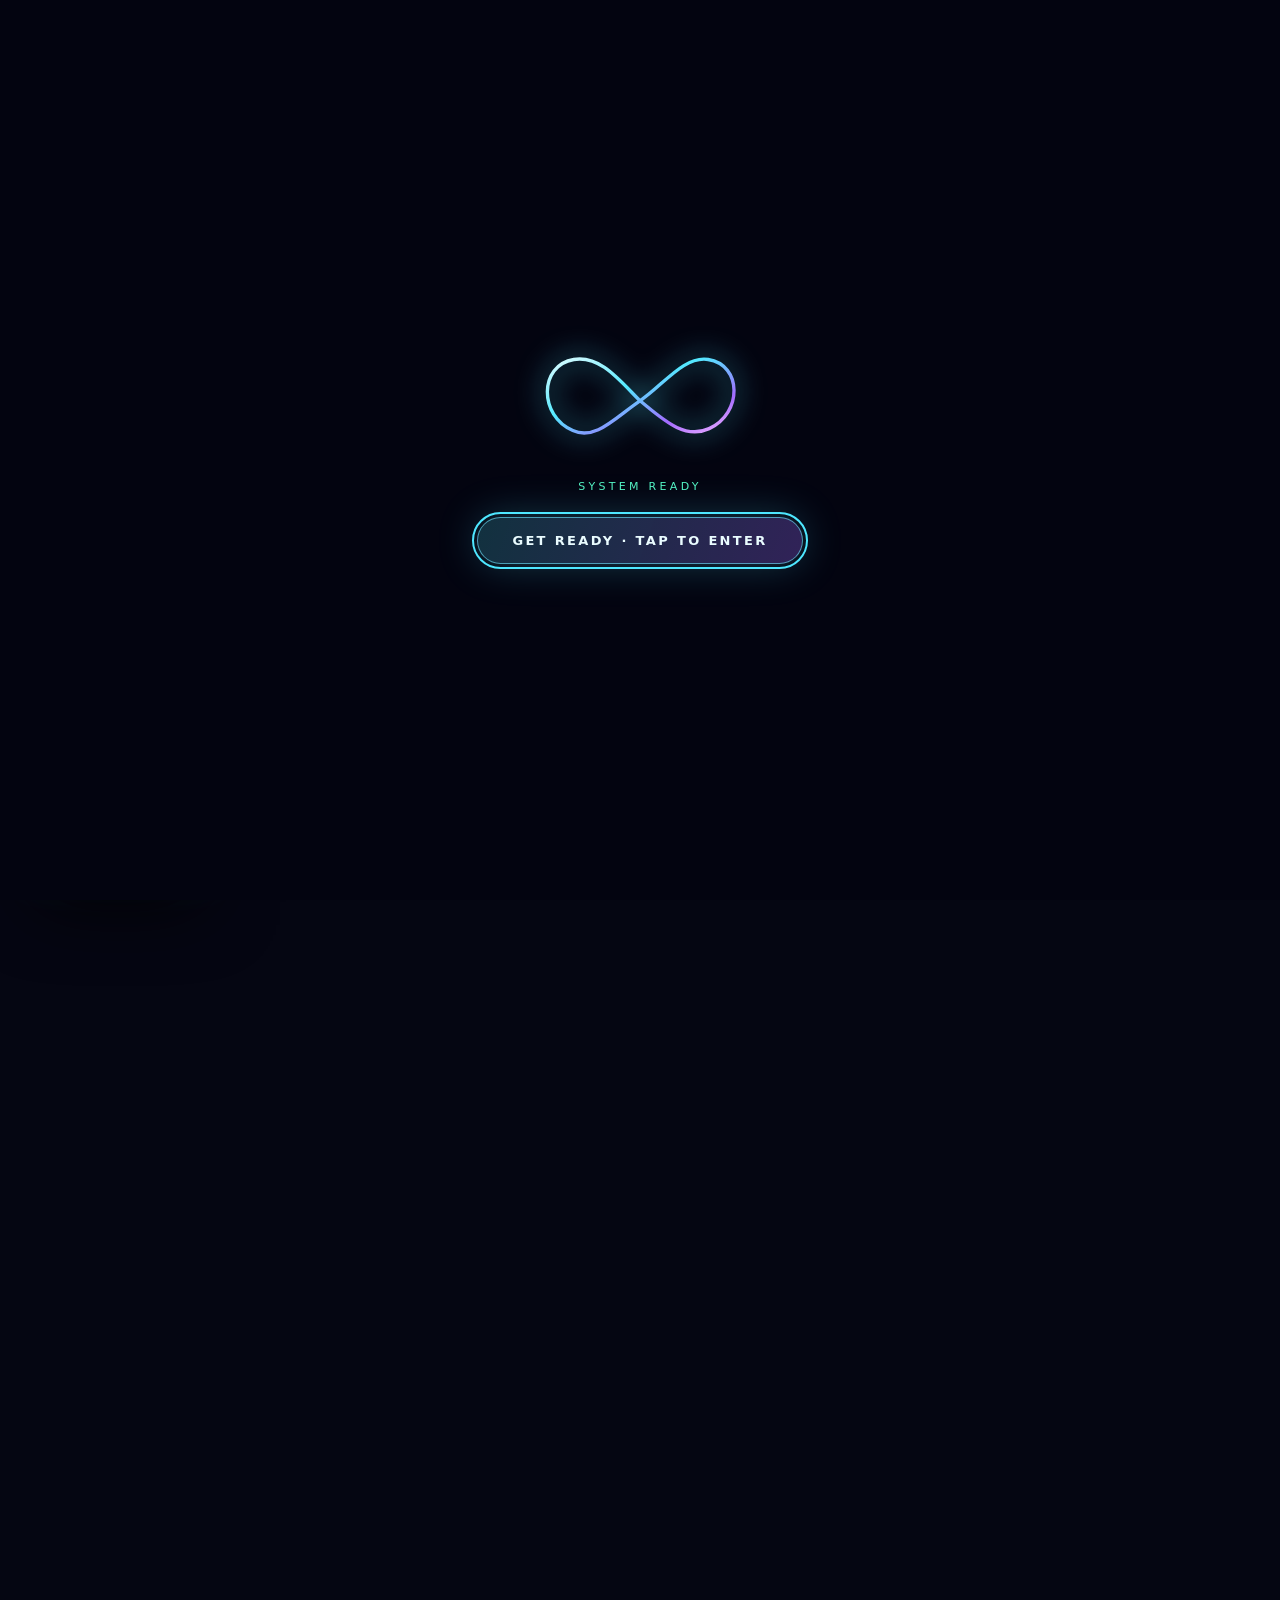
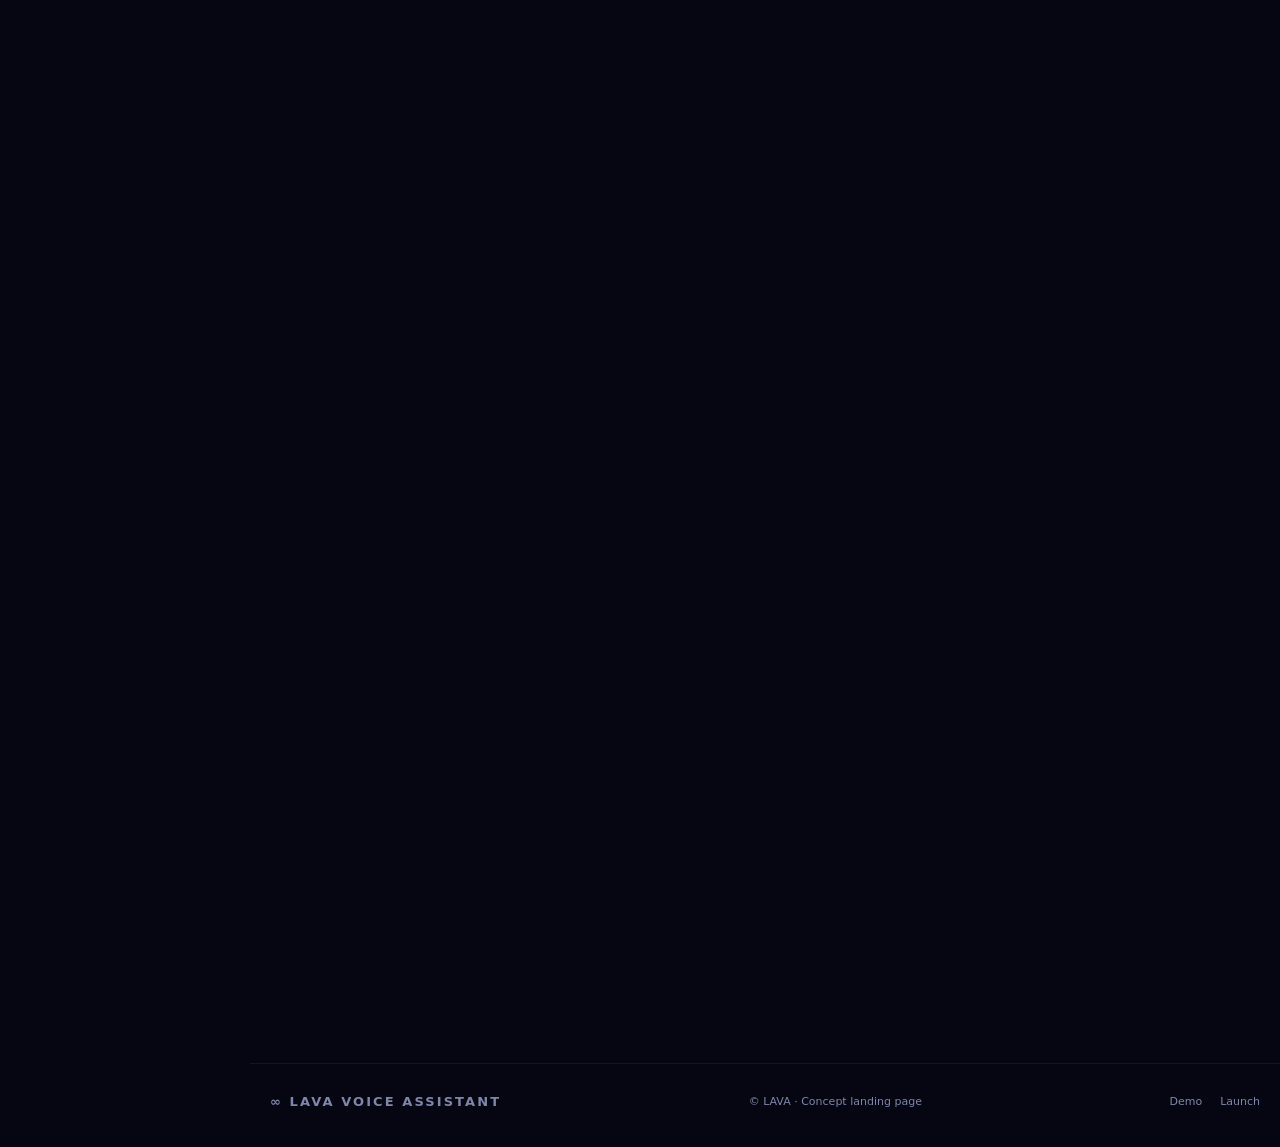
==== commit 1ffa803c: "Add files via upload" ====
--- a/index.html
+++ b/index.html
@@ -1,1132 +1,974 @@
-<!DOCTYPE html>
-<html lang="en">
-
-<head>
-    <meta charset="UTF-8">
-
-    <meta
-        name="viewport"
-        content="width=device-width, initial-scale=1.0"
-    >
-
-    <title>LAVA — A New Era of AI</title>
-
-    <meta
-        name="description"
-        content="LAVA AI — A new era of intelligent technology. Explore the vision, core, capabilities and future of LAVA."
-    >
-
-    <meta
-        name="keywords"
-        content="LAVA AI, Lava Artificial Intelligence, Shantanu, AI, Project Lava"
-    >
-
-    <meta name="author" content="Shantanu">
-
-    <meta
-        name="robots"
-        content="index, follow"
-    >
-
-    <link
-        rel="stylesheet"
-        href="style.css"
-    >
-</head>
-
-<body>
-
-    <!-- =========================
-         NAVIGATION
-    ========================== -->
-
-    <header class="navbar">
-
-        <a href="#home" class="nav-logo">
-            <span>🔥</span>LAVA
-        </a>
-
-        <nav>
-            <a href="#world">WORLD</a>
-            <a href="#core">CORE</a>
-            <a href="#capabilities">CAPABILITIES</a>
-            <a href="#roadmap">ROADMAP</a>
-        </nav>
-
-        <a href="#release" class="nav-button">
-            RELEASE
-        </a>
-
-    </header>
-
-
-    <!-- =========================
-         HERO
-    ========================== -->
-
-    <main>
-
-        <section id="home" class="hero">
-
-            <div class="hero-glow"></div>
-
-            <div class="hero-content">
-
-                <div class="lava-symbol">
-                    🔥
-                </div>
-
-                <p class="eyebrow">
-                    THE BEGINNING OF SOMETHING NEW
-                </p>
-
-                <h1>
-                    LAVA
-                </h1>
-
-                <div class="hero-line"></div>
-
-                <h2>
-                    A NEW ERA OF AI BEGINS
-                </h2>
-
-                <p class="hero-description">
-                    An independent AI vision built around
-                    intelligence, memory, personality and evolution.
-                </p>
-
-                <div class="hero-buttons">
-
-                    <a
-                        href="#world"
-                        class="primary-button"
-                    >
-                        ENTER LAVA
-                    </a>
-
-                    <a
-                        href="#core"
-                        class="secondary-button"
-                    >
-                        EXPLORE THE CORE
-                    </a>
-
-                </div>
-
-            </div>
-
-            <div class="scroll-indicator">
-                SCROLL
-                <div></div>
-            </div>
-
-        </section>
-
-
-        <!-- =========================
-             LAVA WORLD
-        ========================== -->
-
-        <section
-            id="world"
-            class="section world-section reveal"
-        >
-
-            <div class="section-heading">
-
-                <p class="section-number">
-                    01 / THE WORLD
-                </p>
-
-                <h2>
-                    THE WORLD
-                    <span>OF LAVA</span>
-                </h2>
-
-                <p class="section-intro">
-                    LAVA is more than a chatbot.
-                    It is a long-term vision for an intelligent
-                    digital ecosystem.
-                </p>
-
-            </div>
-
-
-            <div class="world-grid">
-
-                <div class="world-text">
-
-                    <p class="big-text">
-                        Technology should not only
-                        <span>answer.</span>
-                        It should understand.
-                    </p>
-
-                    <p>
-                        LAVA is being designed as an AI system
-                        with its own identity, behaviour and
-                        continuously evolving capabilities.
-                    </p>
-
-                    <p>
-                        The goal is simple:
-                        <strong>
-                            build useful intelligence that
-                            people can actually use.
-                        </strong>
-                    </p>
-
-                    <p>
-                        From education and productivity to
-                        creativity and future technology,
-                        LAVA is the beginning of a much larger
-                        ecosystem.
-                    </p>
-
-                </div>
-
-
-                <div class="world-card">
-
-                    <div class="card-symbol">
-                        🔥
-                    </div>
-
-                    <p class="card-label">
-                        SYSTEM IDENTITY
-                    </p>
-
-                    <h3>
-                        LAVA
-                    </h3>
-
-                    <div class="card-line"></div>
-
-                    <p>
-                        Intelligence with identity.
-                        Memory with purpose.
-                        Evolution without limits.
-                    </p>
-
-                </div>
-
-            </div>
-
-        </section>
-
-
-        <!-- =========================
-             LAVA CORE
-        ========================== -->
-
-        <section
-            id="core"
-            class="section core-section reveal"
-        >
-
-            <div class="section-heading">
-
-                <p class="section-number">
-                    02 / THE CORE
-                </p>
-
-                <h2>
-                    THE LAVA
-                    <span>CORE</span>
-                </h2>
-
-                <p class="section-intro">
-                    The foundation behind the LAVA intelligence
-                    system.
-                </p>
-
-            </div>
-
-
-            <div class="core-grid">
-
-                <article class="core-card">
-
-                    <span class="core-number">
-                        01
-                    </span>
-
-                    <div class="core-icon">
-                        ◈
-                    </div>
-
-                    <h3>
-                        INTELLIGENCE
-                    </h3>
-
-                    <p>
-                        Understanding questions, information
-                        and complex tasks.
-                    </p>
-
-                </article>
-
-
-                <article class="core-card">
-
-                    <span class="core-number">
-                        02
-                    </span>
-
-                    <div class="core-icon">
-                        ◎
-                    </div>
-
-                    <h3>
-                        MEMORY
-                    </h3>
-
-                    <p>
-                        Remembering useful information and
-                        creating a more continuous experience.
-                    </p>
-
-                </article>
-
-
-                <article class="core-card">
-
-                    <span class="core-number">
-                        03
-                    </span>
-
-                    <div class="core-icon">
-                        ◉
-                    </div>
-
-                    <h3>
-                        PERSONALITY
-                    </h3>
-
-                    <p>
-                        Giving LAVA a distinct identity,
-                        behaviour and communication style.
-                    </p>
-
-                </article>
-
-
-                <article class="core-card">
-
-                    <span class="core-number">
-                        04
-                    </span>
-
-                    <div class="core-icon">
-                        ↗
-                    </div>
-
-                    <h3>
-                        EVOLUTION
-                    </h3>
-
-                    <p>
-                        Continuously expanding the system with
-                        new capabilities and technologies.
-                    </p>
-
-                </article>
-
-            </div>
-
-        </section>
-
-
-        <!-- =========================
-             CAPABILITIES
-        ========================== -->
-
-        <section
-            id="capabilities"
-            class="section capabilities-section reveal"
-        >
-
-            <div class="section-heading">
-
-                <p class="section-number">
-                    03 / CAPABILITIES
-                </p>
-
-                <h2>
-                    WHAT LAVA
-                    <span>CAN DO</span>
-                </h2>
-
-            </div>
-
-
-            <div class="capability-list">
-
-                <div class="capability">
-
-                    <span>
-                        01
-                    </span>
-
-                    <div>
-                        <h3>
-                            AI CHAT
-                        </h3>
-
-                        <p>
-                            Natural conversations and intelligent
-                            assistance.
-                        </p>
-                    </div>
-
-                    <b>
-                        +
-                    </b>
-
-                </div>
-
-
-                <div class="capability">
-
-                    <span>
-                        02
-                    </span>
-
-                    <div>
-                        <h3>
-                            MEMORY
-                        </h3>
-
-                        <p>
-                            A more continuous and personalized
-                            AI experience.
-                        </p>
-                    </div>
-
-                    <b>
-                        +
-                    </b>
-
-                </div>
-
-
-                <div class="capability">
-
-                    <span>
-                        03
-                    </span>
-
-                    <div>
-                        <h3>
-                            STUDY NOTES
-                        </h3>
-
-                        <p>
-                            Organize, understand and learn from
-                            educational material.
-                        </p>
-                    </div>
-
-                    <b>
-                        +
-                    </b>
-
-                </div>
-
-
-                <div class="capability">
-
-                    <span>
-                        04
-                    </span>
-
-                    <div>
-                        <h3>
-                            VISION
-                        </h3>
-
-                        <p>
-                            Understanding visual information
-                            and images.
-                        </p>
-                    </div>
-
-                    <b>
-                        +
-                    </b>
-
-                </div>
-
-
-                <div class="capability">
-
-                    <span>
-                        05
-                    </span>
-
-                    <div>
-                        <h3>
-                            CREATION
-                        </h3>
-
-                        <p>
-                            Helping turn ideas into creative
-                            digital experiences.
-                        </p>
-                    </div>
-
-                    <b>
-                        +
-                    </b>
-
-                </div>
-
-            </div>
-
-        </section>
-
-
-        <!-- =========================
-             ROADMAP
-        ========================== -->
-
-        <section
-            id="roadmap"
-            class="section roadmap-section reveal"
-        >
-
-            <div class="section-heading">
-
-                <p class="section-number">
-                    04 / ROADMAP
-                </p>
-
-                <h2>
-                    THE
-                    <span>EVOLUTION</span>
-                </h2>
-
-                <p class="section-intro">
-                    LAVA begins with AI and grows toward a
-                    complete intelligent ecosystem.
-                </p>
-
-            </div>
-
-
-            <div class="timeline">
-
-                <div class="timeline-item active">
-
-                    <div class="timeline-dot"></div>
-
-                    <p>
-                        PRESENT
-                    </p>
-
-                    <h3>
-                        LAVA V1
-                    </h3>
-
-                    <span>
-                        FOUNDATION
-                    </span>
-
-                    <div>
-                        Building the foundation of LAVA AI,
-                        including intelligence, study tools,
-                        memory and identity.
-                    </div>
-
-                </div>
-
-
-                <div class="timeline-item">
-
-                    <div class="timeline-dot"></div>
-
-                    <p>
-                        NEXT
-                    </p>
-
-                    <h3>
-                        LAVA V2
-                    </h3>
-
-                    <span>
-                        EVOLUTION
-                    </span>
-
-                    <div>
-                        Advanced AI capabilities, automation,
-                        vision and deeper interaction.
-                    </div>
-
-                </div>
-
-
-                <div class="timeline-item">
-
-                    <div class="timeline-dot"></div>
-
-                    <p>
-                        FUTURE
-                    </p>
-
-                    <h3>
-                        ECOSYSTEM
-                    </h3>
-
-                    <span>
-                        BEYOND SOFTWARE
-                    </span>
-
-                    <div>
-                        A larger LAVA ecosystem connecting
-                        software, hardware and intelligent
-                        experiences.
-                    </div>
-
-                </div>
-
-            </div>
-
-        </section>
-
-
-        <!-- =========================
-             CREATOR
-        ========================== -->
-
-        <section class="creator-section reveal">
-
-            <div class="creator-content">
-
-                <p class="section-number">
-                    THE CREATOR
-                </p>
-
-                <div class="creator-symbol">
-                    🔥
-                </div>
-
-                <h2>
-                    CREATED BY
-                    <span>SHANTANU</span>
-                </h2>
-
-                <div class="creator-line"></div>
-
-                <p>
-                    One idea. One vision. One beginning.
-                </p>
-
-                <p class="creator-small">
-                    LAVA is being built step by step.
-                </p>
-
-            </div>
-
-        </section>
-
-
-        <!-- =========================
-             RELEASE
-        ========================== -->
-
-        <section
-            id="release"
-            class="release-section reveal"
-        >
-
-            <div class="release-glow"></div>
-
-            <div class="release-content">
-
-                <p class="section-number">
-                    THE NEXT CHAPTER
-                </p>
-
-                <h2>
-                    LAVA
-                </h2>
-
-                <p class="release-label">
-                    OFFICIAL RELEASE
-                </p>
-
-                <div class="release-date">
-                    28 <span>•</span> 09 <span>•</span> 2026
-                </div>
-
-
-                <div class="countdown">
-
-                    <div class="count-box">
-                        <strong id="days">
-                            00
-                        </strong>
-
-                        <span>
-                            DAYS
-                        </span>
-                    </div>
-
-
-                    <div class="count-box">
-                        <strong id="hours">
-                            00
-                        </strong>
-
-                        <span>
-                            HOURS
-                        </span>
-                    </div>
-
-
-                    <div class="count-box">
-                        <strong id="minutes">
-                            00
-                        </strong>
-
-                        <span>
-                            MINUTES
-                        </span>
-                    </div>
-
-
-                    <div class="count-box">
-                        <strong id="seconds">
-                            00
-                        </strong>
-
-                        <span>
-                            SECONDS
-                        </span>
-                    </div>
-
-                </div>
-
-
-                <p id="countdown-status">
-                    THE COUNTDOWN HAS BEGUN
-                </p>
-
-            </div>
-
-        </section>
-
-    </main>
-
-<!-- =========================
-     STAGE 11 — LAVA TRANSMISSION
-========================= -->
-
-<section id="transmission" class="section transmission-section reveal">
-
-    <div class="section-heading">
-        <p class="section-number">05 / TRANSMISSION</p>
-
-        <h2>
-            LAVA
-            <span>TRANSMISSION</span>
-        </h2>
-
-        <p class="section-intro">
-            The system is being built step by step.
-            This is where the next chapter begins.
-        </p>
-    </div>
-
-    <div class="transmission-grid">
-
-        <article class="transmission-card active">
-
-            <div class="transmission-top">
-                <span>01</span>
-                <span class="status">ACTIVE</span>
-            </div>
-
-            <div class="transmission-icon">◈</div>
-
-            <h3>LAVA V1</h3>
-
-            <p>
-                The foundation of the LAVA AI system is being built.
-            </p>
-
-            <div class="transmission-line"></div>
-
-            <small>
-                FOUNDATION SYSTEM
-            </small>
-
-        </article>
-
-
-        <article class="transmission-card">
-
-            <div class="transmission-top">
-                <span>02</span>
-                <span class="status">BUILDING</span>
-            </div>
-
-            <div class="transmission-icon">◎</div>
-
-            <h3>STUDY NOTES</h3>
-
-            <p>
-                A dedicated learning experience designed to help
-                students organize and understand study material.
-            </p>
-
-            <div class="transmission-line"></div>
-
-            <small>
-                EDUCATION SYSTEM
-            </small>
-
-        </article>
-
-
-        <article class="transmission-card">
-
-            <div class="transmission-top">
-                <span>03</span>
-                <span class="status">FUTURE</span>
-            </div>
-
-            <div class="transmission-icon">↗</div>
-
-            <h3>LAVA CORE</h3>
-
-            <p>
-                The long-term foundation for the expanding LAVA
-                intelligence ecosystem.
-            </p>
-
-            <div class="transmission-line"></div>
-
-            <small>
-                CORE SYSTEM
-            </small>
-
-        </article>
-
-    </div>
-
-</section>
-
-
-<!-- =========================
-     STAGE 12 — LAVA ECOSYSTEM
-========================= -->
-
-<section id="ecosystem" class="section ecosystem-section reveal">
-
-    <div class="section-heading">
-
-        <p class="section-number">06 / ECOSYSTEM</p>
-
-        <h2>
-            ONE
-            <span>INTELLIGENCE</span>
-        </h2>
-
-        <p class="section-intro">
-            LAVA starts with software and is designed to evolve
-            into a larger ecosystem of intelligent experiences.
-        </p>
-
-    </div>
-
-
-    <div class="ecosystem">
-
-        <div class="eco-node eco-ai">
-            <span>01</span>
-            <strong>LAVA AI</strong>
-            <small>INTELLIGENCE</small>
-        </div>
-
-
-        <div class="eco-line eco-line-1"></div>
-
-
-        <div class="eco-node eco-core">
-            <span>02</span>
-            <strong>LAVA CORE</strong>
-            <small>FOUNDATION</small>
-        </div>
-
-
-        <div class="eco-line eco-line-2"></div>
-
-
-        <div class="eco-node eco-glass">
-            <span>03</span>
-            <strong>LAVA GLASS</strong>
-            <small>VISION</small>
-        </div>
-
-
-        <div class="eco-line eco-line-3"></div>
-
-
-        <div class="eco-node eco-suit">
-            <span>04</span>
-            <strong>LAVA SUIT</strong>
-            <small>HARDWARE</small>
-        </div>
-
-
-        <div class="eco-center">
-            <div class="eco-ring"></div>
-            <div class="eco-core-symbol">🔥</div>
-
-            <p>LAVA</p>
-            <small>ECOSYSTEM</small>
-        </div>
-
-    </div>
-
-
-    <div class="ecosystem-bottom">
-
-        <p>
-            SOFTWARE → INTELLIGENCE → HARDWARE
-        </p>
-
-        <span>
-            THE VISION CONTINUES
-        </span>
-
-    </div>
-
-</section>
-
-<!-- =========================
-     STAGE 13 — LAVA EXPERIENCE
-========================= -->
-
-<section id="experience" class="section experience-section reveal">
-
-    <div class="section-heading">
-
-        <p class="section-number">07 / EXPERIENCE</p>
-
-        <h2>
-            ENTER THE
-            <span>LAVA SYSTEM</span>
-        </h2>
-
-        <p class="section-intro">
-            Experience the interface that will become
-            the foundation of the LAVA AI ecosystem.
-        </p>
-
-    </div>
-
-    <div class="lava-console">
-
-        <div class="console-header">
-
-            <div>
-                <span class="console-dot"></span>
-                LAVA CORE
-            </div>
-
-            <span id="console-status">
-                STANDBY
-            </span>
-
-        </div>
-
-        <div class="console-screen">
-
-            <div class="console-logo">
-                🔥
-            </div>
-
-            <h3>
-                LAVA SYSTEM
-            </h3>
-
-            <p id="system-message">
-                SYSTEM READY
-            </p>
-
-            <div class="system-progress">
-                <div id="system-progress-bar"></div>
-            </div>
-
-            <button
-                id="initialize-lava"
-                class="initialize-button"
-            >
-                INITIALIZE LAVA
-            </button>
-
-        </div>
-
-        <div class="console-footer">
-
-            <span>
-                CORE
-            </span>
-
-            <span>
-                MEMORY
-            </span>
-
-            <span>
-                INTELLIGENCE
-            </span>
-
-            <span>
-                VISION
-            </span>
-
-        </div>
-
-    </div>
-
-
-    <div class="module-grid">
-
-        <button class="lava-module" data-module="AI INTELLIGENCE">
-
-            <span>01</span>
-
-            <strong>AI</strong>
-
-            <small>
-                INTELLIGENCE
-            </small>
-
-        </button>
-
-
-        <button class="lava-module" data-module="MEMORY SYSTEM">
-
-            <span>02</span>
-
-            <strong>MEMORY</strong>
-
-            <small>
-                CONTEXT
-            </small>
-
-        </button>
-
-
-        <button class="lava-module" data-module="VISION SYSTEM">
-
-            <span>03</span>
-
-            <strong>VISION</strong>
-
-            <small>
-                VISUAL AI
-            </small>
-
-        </button>
-
-
-        <button class="lava-module" data-module="CREATIVE ENGINE">
-
-            <span>04</span>
-
-            <strong>CREATE</strong>
-
-            <small>
-                GENERATION
-            </small>
-
-        </button>
-
-    </div>
-
-    <p id="module-message" class="module-message">
-        SELECT A LAVA MODULE
-    </p>
-
-</section>
-
-
-<!-- =========================
-     STAGE 14 — LAUNCH
-========================= -->
-
-<section id="launch" class="launch-section reveal">
-
-    <div class="launch-content">
-
-        <p class="section-number">
-            08 / LAUNCH
-        </p>
-
-        <div class="launch-symbol">
-            🔥
-        </div>
-
-        <h2>
-            THE COUNTDOWN
-            <span>CONTINUES</span>
-        </h2>
-
-        <p>
-            LAVA is being built.
-            The first chapter is almost ready.
-        </p>
-
-        <div class="launch-line"></div>
-
-        <div class="launch-date">
-            28 SEPTEMBER 2026
-        </div>
-
-        <a
-            href="#release"
-            class="launch-button"
-        >
-            VIEW RELEASE COUNTDOWN
-        </a>
-
-    </div>
-
-</section>
-    <!-- =========================
-         FOOTER
-    ========================== -->
-
-    <footer>
-
-        <div class="footer-logo">
-            🔥 LAVA
-        </div>
-
-        <p>
-            A NEW ERA OF AI BEGINS
-        </p>
-
-        <p>
-            CREATED BY SHANTANU
-        </p>
-
-        <span>
-            © 2026 LAVA AI. ALL RIGHTS RESERVED.
-        </span>
-
-    </footer>
-
-
-    <!-- =========================
-         JAVASCRIPT
-    ========================== -->
-
-    <script src="script.js"></script>
-
-</body>
-
-</html>+<!DOCTYPE html>
+<html lang="en">
+<head>
+<meta charset="UTF-8">
+<meta name="viewport" content="width=device-width, initial-scale=1.0, viewport-fit=cover">
+<meta name="theme-color" content="#050612">
+<meta name="description" content="LAVA Voice Assistant — a cinematic, voice-first experience. Launching November 20, 2026.">
+<link rel="icon" type="image/svg+xml" href="data:image/svg+xml,%3Csvg xmlns='http://www.w3.org/2000/svg' viewBox='0 0 100 100'%3E%3Cdefs%3E%3ClinearGradient id='g' x1='0' y1='0' x2='1' y2='1'%3E%3Cstop stop-color='%2354eaff'/%3E%3Cstop offset='1' stop-color='%23d98cff'/%3E%3C/linearGradient%3E%3C/defs%3E%3Crect width='100' height='100' rx='22' fill='%23050612'/%3E%3Cpath transform='translate%280 22%29' d='M50 27.5C34 8 22 5 12 15c-12 12 1 30 16 26 8-2 14-10 22-13 16-6 24-22 37-13 13 9 3 27-11 27-10 0-17-7-26-14' fill='none' stroke='url%28%23g%29' stroke-width='9' stroke-linecap='round'/%3E%3C/svg%3E">
+<link rel="canonical" href="https://worldoflava.online/">
+<meta property="og:url" content="https://worldoflava.online/">
+<meta property="og:type" content="website">
+<meta property="og:title" content="LAVA Voice Assistant — Beyond the Interface">
+<meta property="og:description" content="A cinematic, voice-first experience. Launching 20 November 2026. Book your seat.">
+<meta property="og:image" content="https://worldoflava.online/og-image.png">
+<meta name="twitter:card" content="summary_large_image">
+<meta name="twitter:title" content="LAVA Voice Assistant — Beyond the Interface">
+<meta name="twitter:image" content="https://worldoflava.online/og-image.png">
+<title>LAVA Voice Assistant — Beyond the Interface</title>
+<script>document.documentElement.classList.add('js')</script>
+<style>
+:root{--bg:#050612;--line:rgba(143,155,255,.2);--text:#f5f6ff;--muted:#a7accb;--blue:#4ee7ff;--purple:#9b6bff;--pink:#ed75ff;--max:1180px;--safe:env(safe-area-inset-bottom,0px)}
+*{box-sizing:border-box}
+html{scroll-behavior:smooth;scroll-padding-top:84px;-webkit-text-size-adjust:100%}
+body{margin:0;background:var(--bg);color:var(--text);font-family:Inter,ui-sans-serif,system-ui,-apple-system,"Segoe UI",Roboto,sans-serif;overflow-x:hidden}
+body:before{content:"";position:fixed;inset:0;z-index:-3;background:radial-gradient(ellipse at 15% 5%,rgba(42,74,190,.28),transparent 40%),radial-gradient(ellipse at 88% 18%,rgba(128,42,201,.22),transparent 38%),linear-gradient(180deg,#060716,#050612 60%,#0a0919)}
+body:after{content:"";position:fixed;inset:0;z-index:-2;pointer-events:none;opacity:.14;background-image:radial-gradient(#b9c7ff .7px,transparent .7px);background-size:42px 42px;-webkit-mask-image:linear-gradient(to bottom,#000,transparent 80%);mask-image:linear-gradient(to bottom,#000,transparent 80%)}
+a{color:inherit;text-decoration:none}
+button,input,select,textarea{font:inherit;color:inherit}
+button{cursor:pointer}
+:focus-visible{outline:2px solid var(--blue);outline-offset:3px}
+.wrap{width:min(var(--max),calc(100% - 40px));margin:auto}
+.gradient{background:linear-gradient(95deg,#e9faff 0%,var(--blue) 38%,var(--purple) 74%,var(--pink) 100%);-webkit-background-clip:text;background-clip:text;color:transparent}
+
+/* boot intro (auto-hides even without JS) */
+.boot{position:fixed;inset:0;z-index:100;background:#030410;display:grid;place-content:center;justify-items:center;gap:14px;cursor:pointer;animation:bootOut .7s 1.9s forwards}
+.boot svg{width:min(60vw,240px);filter:drop-shadow(0 0 14px var(--blue))}
+.boot path{fill:none;stroke:url(#bootG);stroke-width:7;stroke-linecap:round;stroke-dasharray:640;stroke-dashoffset:640;animation:draw 1.6s ease forwards}
+.boot p{margin:0;font-size:11px;letter-spacing:.3em;color:#9af6ff}
+.boot small{color:#666d92;font-size:10px;letter-spacing:.16em}
+.boot.gone{display:none}
+@keyframes bootOut{to{opacity:0;visibility:hidden}}
+@keyframes draw{to{stroke-dashoffset:0}}
+
+/* nav */
+.topbar{position:sticky;top:0;z-index:30;background:rgba(5,6,18,.7);-webkit-backdrop-filter:blur(18px);backdrop-filter:blur(18px);border-bottom:1px solid rgba(255,255,255,.07)}
+.nav{height:72px;display:flex;align-items:center;justify-content:space-between;gap:20px}
+.brand{display:flex;align-items:center;gap:11px;font-weight:850;letter-spacing:.16em;font-size:13px}
+.brand-mark{width:36px;height:25px;filter:drop-shadow(0 0 8px var(--blue))}
+.navlinks{display:flex;gap:26px;color:#c1c5e0;font-size:13px}
+.navlinks a:hover{color:var(--blue)}
+.nav-actions{display:flex;align-items:center;gap:12px}
+.status{font-size:11px;letter-spacing:.13em;color:#9af6ff;text-transform:uppercase;display:flex;align-items:center;gap:8px}
+.dot{width:7px;height:7px;border-radius:50%;background:#54f4c4;box-shadow:0 0 12px #54f4c4}
+.btn{display:inline-flex;align-items:center;justify-content:center;gap:9px;padding:13px 19px;min-height:46px;border-radius:13px;border:1px solid rgba(126,153,255,.36);background:linear-gradient(110deg,rgba(49,132,255,.2),rgba(156,77,255,.25));box-shadow:inset 0 1px rgba(255,255,255,.1);font-weight:700;font-size:13px;transition:.25s}
+.btn:hover{transform:translateY(-2px);border-color:var(--blue);box-shadow:0 0 28px rgba(86,115,255,.25)}
+.btn.primary{background:linear-gradient(100deg,var(--blue),#8262ff 65%,var(--pink));color:#07081a;border:0;box-shadow:0 8px 35px #4c6cff33}
+.btn.ghost{background:rgba(255,255,255,.04)}
+.btn.sm{min-height:38px;padding:9px 13px;font-size:12px;border-radius:10px}
+
+/* hero */
+.hero{display:grid;grid-template-columns:1.02fr .98fr;gap:20px;align-items:center;min-height:min(780px,calc(100svh - 72px));padding:46px 0 70px}
+.eyebrow{display:inline-flex;align-items:center;gap:9px;border:1px solid rgba(103,190,255,.26);background:rgba(39,91,167,.12);border-radius:99px;padding:8px 13px;color:#a8efff;font-size:11px;font-weight:750;letter-spacing:.15em;text-transform:uppercase}
+h1{font-size:clamp(44px,6.4vw,84px);line-height:.98;letter-spacing:-.065em;margin:24px 0 22px;font-weight:850}
+.hero-copy{color:var(--muted);font-size:17px;line-height:1.8;max-width:540px}
+.hero-buttons{display:flex;flex-wrap:wrap;gap:12px;margin-top:28px}
+.chips-row{display:flex;flex-wrap:wrap;gap:8px;margin-top:26px}
+.pill{font-size:11px;letter-spacing:.08em;color:#b9c2f0;border:1px solid var(--line);border-radius:99px;padding:7px 12px;background:rgba(255,255,255,.03)}
+.stage{position:relative;aspect-ratio:1;width:100%;max-height:620px;touch-action:pan-y}
+.stage canvas{position:absolute;inset:0;width:100%;height:100%}
+.beam{position:absolute;inset:-8%;pointer-events:none;background:conic-gradient(from 0deg,transparent 0 28%,rgba(78,231,255,.2) 35%,transparent 42%,transparent 68%,rgba(155,107,255,.22) 76%,transparent 84%);filter:blur(22px);-webkit-mask-image:radial-gradient(circle,#000 15%,transparent 68%);mask-image:radial-gradient(circle,#000 15%,transparent 68%);animation:spin 20s linear infinite}
+.beam.b2{animation-duration:31s;animation-direction:reverse;opacity:.7}
+.stage-cap{position:absolute;bottom:2%;left:50%;transform:translateX(-50%);font-size:10px;letter-spacing:.26em;color:#7f87b3;white-space:nowrap}
+.hud{position:absolute;border:1px solid rgba(145,157,255,.24);background:rgba(11,14,36,.72);-webkit-backdrop-filter:blur(14px);backdrop-filter:blur(14px);border-radius:13px;padding:11px 13px;font-size:11px;color:#bfc6ec}
+.hud b{display:block;color:#fff;font-size:12px;margin-bottom:3px}
+.hud.l{left:0;top:16%}.hud.r{right:0;bottom:16%}
+.hud i{display:inline-block;width:6px;height:6px;border-radius:50%;background:#59f3d1;margin-right:6px;box-shadow:0 0 10px #59f3d1}
+
+/* sections */
+.section{padding:90px 0}
+.section-head{text-align:center;max-width:720px;margin:0 auto 42px}
+.kicker{font-size:11px;color:#a6b8ff;text-transform:uppercase;letter-spacing:.22em;font-weight:800}
+.section h2{font-size:clamp(30px,4.2vw,50px);letter-spacing:-.045em;line-height:1.08;margin:13px 0}
+.section-head p{color:var(--muted);line-height:1.75}
+.glass{background:linear-gradient(145deg,rgba(23,27,62,.72),rgba(10,12,31,.78));border:1px solid var(--line);border-radius:22px;box-shadow:inset 0 1px rgba(255,255,255,.045),0 22px 65px #0003;-webkit-backdrop-filter:blur(10px);backdrop-filter:blur(10px)}
+.hint{font-size:11px;color:#858caf;line-height:1.6;margin:10px 0 0}
+.js .reveal{opacity:0;transform:translateY(22px);transition:opacity .8s ease,transform .8s ease;transition-delay:var(--d,0s)}
+.js .reveal.visible{opacity:1;transform:none}
+
+/* launch */
+.cd-panel{display:grid;grid-template-columns:1fr 1.15fr;gap:34px;align-items:center;padding:34px;position:relative;overflow:hidden}
+.cd-panel h3{font-size:27px;margin:10px 0}
+.cd-panel p{color:var(--muted);line-height:1.65;font-size:14px}
+.launch-date{font-size:12px;color:#9deaff!important;letter-spacing:.13em;text-transform:uppercase}
+.cd-actions{display:flex;flex-wrap:wrap;gap:10px;margin-top:18px}
+.countdown{display:grid;grid-template-columns:repeat(4,1fr);gap:10px;position:relative}
+.timebox{border:1px solid rgba(126,146,255,.25);border-radius:15px;background:rgba(6,8,26,.82);padding:20px 6px;text-align:center}
+.timebox strong{display:block;font-size:clamp(27px,4.2vw,46px);letter-spacing:-.04em;font-variant-numeric:tabular-nums;background:linear-gradient(130deg,#7cecff,#b69aff);-webkit-background-clip:text;background-clip:text;color:transparent}
+.timebox span{display:block;font-size:10px;letter-spacing:.15em;color:#8e96bd;text-transform:uppercase;margin-top:6px}
+.shock{position:absolute;right:20%;top:50%;width:20px;height:20px;border-radius:50%;border:2px solid var(--blue);opacity:0;pointer-events:none}
+.cd-panel.visible .shock{animation:shock 2s ease-out 1 .4s}
+@keyframes shock{0%{opacity:.9;transform:translate(50%,-50%) scale(1)}100%{opacity:0;transform:translate(50%,-50%) scale(60)}}
+
+/* voice demo */
+.voice-grid{display:grid;grid-template-columns:1fr 1fr;gap:20px}
+.voice-stage{padding:28px;display:flex;flex-direction:column;align-items:center;text-align:center;gap:14px}
+.orb-wrap{padding:26px 0 8px}
+.orb{position:relative;width:150px;height:150px;border-radius:50%;border:0;background:radial-gradient(circle at 32% 25%,#d4fcff,var(--blue) 26%,var(--purple) 66%,#1a1250);box-shadow:0 0 50px rgba(78,231,255,.35),0 0 110px rgba(155,107,255,.3);display:grid;place-items:center;color:#06081a;transition:box-shadow .3s}
+.orb svg{width:46px;height:46px;position:relative}
+.orb .ring{position:absolute;inset:-14px;border-radius:50%;border:1.5px solid rgba(120,220,255,.4);opacity:0;pointer-events:none}
+.orb[data-state=idle]{animation:breathe 4s ease-in-out infinite}
+.orb[data-state=listening]{box-shadow:0 0 70px rgba(84,244,196,.5),0 0 130px rgba(78,231,255,.35)}
+.orb[data-state=listening] .ring{animation:ripple 1.8s ease-out infinite}
+.orb[data-state=listening] .r2{animation-delay:.6s}.orb[data-state=listening] .r3{animation-delay:1.2s}
+.orb[data-state=thinking]{animation:think 1.4s linear infinite}
+.orb[data-state=speaking]{animation:speakPulse .5s ease-in-out infinite alternate}
+@keyframes breathe{50%{transform:scale(1.045)}}
+@keyframes ripple{0%{opacity:.8;transform:scale(1)}100%{opacity:0;transform:scale(1.85)}}
+@keyframes think{to{filter:hue-rotate(360deg)}}
+@keyframes speakPulse{to{transform:scale(1.09)}}
+.state-row{display:flex;gap:8px;flex-wrap:wrap;justify-content:center}
+.state-row .pill.on{color:#06101a;background:linear-gradient(100deg,var(--blue),var(--purple));border-color:transparent;font-weight:750}
+#wave{width:100%;height:70px;display:block}
+.transcript{min-height:56px;width:100%;padding:13px 15px;border-radius:13px;background:rgba(4,6,22,.7);border:1px solid rgba(140,152,255,.18);font-size:14px;line-height:1.55;color:#dfe4ff}
+.suggest{display:flex;flex-wrap:wrap;gap:8px;justify-content:center}
+.suggest button{border:1px solid var(--line);background:rgba(255,255,255,.04);border-radius:99px;padding:9px 13px;font-size:12px;color:#c4cbf3;min-height:38px}
+.suggest button:hover{border-color:var(--blue);color:#fff}
+.chatbox{padding:22px;display:flex;flex-direction:column;min-height:420px}
+.chat-top{display:flex;align-items:center;justify-content:space-between;padding-bottom:14px;border-bottom:1px solid rgba(255,255,255,.08);font-size:12px;color:#c9d1f8}
+#modeBadge{color:#72f0d1;font-size:10px;letter-spacing:.13em}
+.messages{flex:1;display:flex;flex-direction:column;gap:12px;padding:18px 0;max-height:330px;overflow:auto}
+.msg{max-width:88%;padding:12px 14px;border-radius:13px;font-size:13.5px;line-height:1.6;overflow-wrap:anywhere}
+.msg.ai{align-self:flex-start;background:rgba(81,95,178,.15);border:1px solid rgba(128,149,255,.18);border-top-left-radius:4px}
+.msg.user{align-self:flex-end;background:linear-gradient(110deg,rgba(53,184,255,.2),rgba(157,91,255,.22));border:1px solid rgba(109,178,255,.24);border-top-right-radius:4px}
+.chat-form{display:flex;gap:8px}
+.chat-form input{min-width:0;flex:1;background:rgba(3,5,18,.65);border:1px solid rgba(140,152,255,.22);border-radius:12px;padding:14px;font-size:16px;outline:none}
+.chat-form input:focus{border-color:var(--blue)}
+.icon-btn{width:52px;flex-shrink:0;border:0;border-radius:12px;background:linear-gradient(130deg,var(--blue),var(--purple));color:#08091a;font-size:18px;font-weight:900}
+
+/* LAVA OS */
+.os{overflow:hidden;padding:0}
+.os-top{display:flex;justify-content:space-between;align-items:center;gap:10px;padding:10px 16px;border-bottom:1px solid rgba(255,255,255,.08);font-size:12px;background:rgba(5,6,20,.55)}
+.os-top b{letter-spacing:.14em}
+.os-right{display:flex;align-items:center;gap:12px}
+#osClock{font-variant-numeric:tabular-nums;color:#b9c5ee;white-space:nowrap}
+.os-desk{position:relative;height:580px;overflow:hidden;background:radial-gradient(ellipse at 18% 18%,rgba(78,231,255,.1),transparent 50%),radial-gradient(ellipse at 82% 82%,rgba(155,107,255,.15),transparent 50%),rgba(4,5,18,.7)}
+.os-desk:before{content:"∞";position:absolute;right:5%;bottom:-8%;font-size:380px;line-height:1;color:rgba(130,140,255,.05);pointer-events:none}
+.win{position:absolute;width:320px;max-width:calc(100% - 16px);background:rgba(14,17,42,.92);border:1px solid var(--line);border-radius:15px;box-shadow:0 22px 60px #0008;-webkit-backdrop-filter:blur(14px);backdrop-filter:blur(14px);animation:winIn .28s ease}
+.win[hidden]{display:none}
+@keyframes winIn{from{opacity:0;transform:scale(.94) translateY(8px)}}
+.win-bar{display:flex;justify-content:space-between;align-items:center;padding:9px 10px 9px 14px;border-bottom:1px solid #ffffff12;font-size:12px;cursor:grab;touch-action:none;user-select:none}
+.win-x{width:30px;height:30px;border-radius:9px;border:0;background:#ffffff0d;color:#cfd5ff}
+.win-x:hover{background:#ff5d7a44}
+.win-body{padding:14px;font-size:13px}
+.win-body label.row{display:flex;align-items:center;justify-content:space-between;gap:12px;padding:9px 0;border-bottom:1px solid #ffffff0d;color:#c9cfee}
+.win-body label.col{display:grid;gap:7px;padding:9px 0;color:#c9cfee}
+.dock{display:flex;justify-content:center;gap:10px;padding:12px;border-top:1px solid rgba(255,255,255,.08);background:rgba(5,6,20,.55);flex-wrap:wrap}
+.dock button{position:relative;width:66px;padding:9px 0 7px;border-radius:15px;border:1px solid var(--line);background:linear-gradient(145deg,rgba(78,231,255,.1),rgba(155,107,255,.17));display:grid;place-items:center;gap:2px;transition:.2s}
+.dock button span{font-size:21px;line-height:1}
+.dock button small{font-size:9px;letter-spacing:.08em;color:#aab3e0}
+.dock button:hover{transform:translateY(-5px) scale(1.07)}
+.dock button[aria-pressed=true]{border-color:var(--blue)}
+.dock button[aria-pressed=true]:after{content:"";position:absolute;bottom:-7px;width:5px;height:5px;border-radius:50%;background:var(--blue)}
+.mini-cd{display:grid;grid-template-columns:repeat(4,1fr);gap:6px;margin:4px 0 12px}
+.mini-cd div{text-align:center;background:#06081cb0;border:1px solid #7e8cff2a;border-radius:10px;padding:9px 2px}
+.mini-cd strong{display:block;font-size:19px;font-variant-numeric:tabular-nums}
+.mini-cd small{font-size:8px;letter-spacing:.1em;color:#8e96bd;text-transform:uppercase}
+.stack{display:grid;gap:8px}
+textarea.note{width:100%;min-height:150px;resize:vertical;background:#04061a99;border:1px solid #8c98ff2e;border-radius:10px;padding:11px;font-size:14px;line-height:1.5;outline:none}
+.timer-face{font-size:44px;text-align:center;font-weight:800;letter-spacing:-.03em;font-variant-numeric:tabular-nums;margin:2px 0 12px;background:linear-gradient(130deg,#7cecff,#b69aff);-webkit-background-clip:text;background-clip:text;color:transparent}
+.row-btns{display:flex;flex-wrap:wrap;gap:7px}
+.num{width:100%;background:#04061a99;border:1px solid #8c98ff2e;border-radius:10px;padding:10px;font-size:16px;outline:none}
+.sw{position:relative;width:46px;height:26px;flex-shrink:0}
+.sw input{position:absolute;inset:0;opacity:0;margin:0;cursor:pointer;z-index:2}
+.sw i{position:absolute;inset:0;border-radius:99px;background:#2a2f5e;transition:.2s}
+.sw i:after{content:"";position:absolute;left:3px;top:3px;width:20px;height:20px;border-radius:50%;background:#fff;transition:.2s}
+.sw input:checked+i{background:linear-gradient(100deg,var(--blue),var(--purple))}
+.sw input:checked+i:after{transform:translateX(20px)}
+.swatches{display:flex;gap:10px}
+.swatches button{width:34px;height:34px;border-radius:50%;border:2px solid transparent}
+.swatches button[aria-pressed=true]{border-color:#fff}
+input[type=range]{width:100%;accent-color:var(--blue)}
+
+/* features */
+.feature-grid{display:grid;grid-template-columns:repeat(3,1fr);gap:16px}
+.feature{padding:24px;transition:transform .25s,border-color .25s}
+.feature:hover{transform:translateY(-5px);border-color:rgba(101,219,255,.45)}
+.feature-icon{width:44px;height:44px;display:grid;place-items:center;border-radius:13px;background:linear-gradient(145deg,rgba(63,209,255,.15),rgba(166,91,255,.2));border:1px solid rgba(137,158,255,.25);font-size:21px;margin-bottom:18px}
+.feature h3{font-size:17px;margin:0 0 9px}
+.feature p{font-size:13px;line-height:1.7;color:var(--muted);margin:0}
+.tag{display:inline-block;font-size:9px;text-transform:uppercase;letter-spacing:.13em;color:#a8eaff;margin-top:13px}
+
+/* CTA */
+.cta{text-align:center;padding:58px 24px;position:relative;overflow:hidden}
+.cta:before{content:"";position:absolute;left:50%;top:0;transform:translateX(-50%);width:420px;height:210px;background:#765aff26;filter:blur(65px)}
+.cta>*{position:relative}
+.cta h2{font-size:clamp(33px,5vw,58px);letter-spacing:-.05em;margin:12px 0}
+.cta p{max-width:580px;margin:0 auto 24px;color:var(--muted);line-height:1.7}
+.cta .hero-buttons{justify-content:center}
+.footer{border-top:1px solid #ffffff10;padding:30px 0 38px;color:#7e86aa;font-size:11px}
+.footer-inner{display:flex;align-items:center;justify-content:space-between;gap:20px;flex-wrap:wrap}
+.footer-links{display:flex;gap:18px}
+
+/* toast / fx */
+.toast{position:fixed;left:50%;bottom:calc(24px + var(--safe));transform:translate(-50%,20px);opacity:0;pointer-events:none;z-index:60;max-width:calc(100% - 32px);padding:12px 17px;background:#171a3a;border:1px solid #7d8aff4a;border-radius:12px;font-size:12.5px;line-height:1.5;box-shadow:0 12px 40px #0008;transition:.25s}
+.toast.show{opacity:1;transform:translate(-50%,0)}
+#fx{position:fixed;inset:0;width:100%;height:100%;z-index:70;pointer-events:none}
+.flash{position:fixed;inset:0;z-index:71;display:grid;place-items:center;pointer-events:none;font-size:clamp(50px,14vw,160px);font-weight:900;letter-spacing:-.05em;opacity:0;background:radial-gradient(circle,rgba(78,231,255,.25),transparent 60%)}
+.flash.go{animation:flash 2.4s ease-out}
+@keyframes flash{0%{opacity:0;transform:scale(.7)}18%{opacity:1}100%{opacity:0;transform:scale(1.35)}}
+@keyframes spin{to{transform:rotate(360deg)}}
+
+/* mobile tab bar */
+.tabbar{display:none}
+
+@media(max-width:1000px){
+  .navlinks{gap:16px}
+  .feature-grid{grid-template-columns:repeat(2,1fr)}
+}
+@media(max-width:860px){
+  .hero{grid-template-columns:1fr;gap:6px;padding-top:24px}
+  .stage{order:-1;max-width:430px;margin:0 auto}
+  .cd-panel,.voice-grid{grid-template-columns:1fr}
+}
+@media(max-width:760px){
+  body{padding-bottom:calc(74px + var(--safe))}
+  .wrap{width:min(100% - 28px,var(--max))}
+  .nav{height:62px}
+  .navlinks,.status{display:none}
+  .brand{font-size:11px;letter-spacing:.1em}
+  .brand-mark{width:30px}
+  .hero{min-height:auto;padding-bottom:50px}
+  .hero-copy{font-size:15px}
+  .hero-buttons .btn{flex:1}
+  .hud{font-size:10px;padding:8px 10px}
+  .section{padding:60px 0}
+  .cd-panel{padding:22px}
+  .countdown{gap:6px}
+  .timebox{padding:14px 2px;border-radius:11px}
+  .timebox span{font-size:8px;letter-spacing:.08em}
+  .cd-actions .btn{flex:1}
+  .voice-stage,.chatbox{padding:18px}
+  .orb{width:132px;height:132px}
+  .feature-grid{grid-template-columns:1fr}
+  /* OS becomes a stacked app-style layout on phones */
+  .os-desk{height:auto;display:grid;gap:12px;padding:12px}
+  .os-desk:before{display:none}
+  .win{position:static!important;width:auto;max-width:none}
+  .win-bar{cursor:default}
+  .dock button{width:calc(20% - 8px);min-width:56px}
+  .tabbar{display:grid;grid-template-columns:repeat(4,1fr);position:fixed;left:0;right:0;bottom:0;z-index:40;padding:6px 6px calc(6px + var(--safe));background:rgba(8,9,26,.9);-webkit-backdrop-filter:blur(18px);backdrop-filter:blur(18px);border-top:1px solid var(--line)}
+  .tabbar a{display:grid;place-items:center;gap:1px;padding:7px 0;min-height:52px;border-radius:12px;font-size:9.5px;letter-spacing:.06em;color:#8f97c0}
+  .tabbar a span{font-size:19px;line-height:1}
+  .tabbar a.on{color:#fff;background:linear-gradient(145deg,rgba(78,231,255,.14),rgba(155,107,255,.2))}
+  .toast{bottom:calc(86px + var(--safe))}
+  .footer-inner{flex-direction:column;align-items:flex-start}
+}
+@media(prefers-reduced-motion:reduce){
+  *,*:before,*:after{animation-duration:.01ms!important;animation-iteration-count:1!important;scroll-behavior:auto!important;transition-duration:.01ms!important}
+  .js .reveal{opacity:1;transform:none}
+  .boot{display:none}
+}
+
+.phase{margin-top:22px;display:flex;gap:8px;flex-wrap:wrap}.phase span{font-size:11px;letter-spacing:.12em;padding:7px 12px;border-radius:99px;border:1px solid var(--line);color:#7f87b3;transition:.35s}.phase span.on{color:#07081a;background:var(--blue);border-color:var(--blue);box-shadow:0 0 22px #4ee7ff55}
+@media(min-width:900px){.hero{min-height:230svh;align-items:start}.hero>*{position:sticky;top:96px;align-self:start}.hero>div:first-child{padding-top:6vh}}
+
+.cd-panel{perspective:1400px;background:radial-gradient(ellipse at 80% 20%,rgba(120,90,255,.28),transparent 60%),linear-gradient(145deg,rgba(23,27,62,.8),rgba(8,9,26,.9))}
+.countdown{perspective:900px;gap:14px}
+.timebox{position:relative;transform-style:preserve-3d;transform:rotateX(var(--rx,0deg)) rotateY(var(--ry,0deg));transition:transform .18s ease-out;animation:flt 5s ease-in-out infinite;padding:26px 6px 22px;border-radius:20px;border:1px solid rgba(160,190,255,.35);background:linear-gradient(155deg,rgba(90,200,255,.2),rgba(40,28,110,.78) 55%,rgba(8,8,30,.95));box-shadow:0 34px 40px -22px #000c,0 0 44px rgba(78,231,255,.16),inset 0 1px rgba(255,255,255,.28),inset 0 -18px 30px rgba(0,0,0,.35);overflow:visible}
+.timebox:nth-child(2){animation-delay:-1.2s}.timebox:nth-child(3){animation-delay:-2.4s}.timebox:nth-child(4){animation-delay:-3.6s}
+.timebox:after{content:"";position:absolute;inset:0;border-radius:inherit;pointer-events:none;background:radial-gradient(circle at var(--mx,30%) var(--my,0%),rgba(255,255,255,.22),transparent 55%)}
+.timebox strong{transform:translateZ(46px);filter:drop-shadow(0 8px 12px rgba(78,231,255,.35))}.timebox span{transform:translateZ(24px)}
+.timebox strong.flip{animation:flipN .55s cubic-bezier(.2,.8,.2,1)}@keyframes flipN{0%{transform:translateZ(46px) rotateX(-90deg);opacity:0}100%{transform:translateZ(46px) rotateX(0);opacity:1}}
+@keyframes flt{50%{translate:0 -7px}}
+.cd-orbit{position:absolute;right:-60px;top:50%;width:360px;height:360px;margin-top:-180px;pointer-events:none;transform-style:preserve-3d;transform:rotateX(68deg);opacity:.5}
+.cd-orbit i{position:absolute;inset:0;border-radius:50%;border:1.5px solid rgba(110,230,255,.55);box-shadow:0 0 30px rgba(110,230,255,.3);animation:spin 14s linear infinite}.cd-orbit i+i{inset:34px;border-color:rgba(190,120,255,.55);animation-duration:9s;animation-direction:reverse}
+@media(max-width:760px){.countdown{gap:7px}.timebox{padding:16px 2px 13px}.cd-orbit{display:none}}
+@media(prefers-reduced-motion:reduce){.timebox{animation:none}}
+
+/* sidebar */
+.side{position:fixed;left:14px;top:14px;bottom:14px;width:66px;z-index:45;display:flex;flex-direction:column;gap:12px;padding:14px 10px;border-radius:24px;border:1px solid var(--line);background:linear-gradient(160deg,rgba(26,30,72,.8),rgba(8,9,26,.88));-webkit-backdrop-filter:blur(22px);backdrop-filter:blur(22px);box-shadow:0 40px 70px -24px #000d,0 0 40px rgba(78,231,255,.08),inset 0 1px rgba(255,255,255,.1);overflow:hidden;transition:width .4s cubic-bezier(.2,.8,.2,1),transform .4s cubic-bezier(.2,.8,.2,1)}
+.side:hover,.side:focus-within{width:232px}
+.side a{display:flex;align-items:center;gap:14px;padding:11px 12px;border-radius:14px;color:#c1c5e0;font-size:13px;font-weight:700;white-space:nowrap;transition:background .25s,color .25s}
+.side a i{font-style:normal;width:22px;text-align:center;font-size:18px;flex:none}
+.side a span{opacity:0;transition:opacity .25s}.side:hover a span,.side:focus-within a span{opacity:1}
+.side-brand{letter-spacing:.16em;font-weight:850!important;margin-bottom:4px}.side-brand i{color:var(--blue);filter:drop-shadow(0 0 8px var(--blue))}
+.side nav{display:flex;flex-direction:column;gap:6px}.side a:hover{background:rgba(78,231,255,.1);color:#fff}
+.side nav a.on{color:#fff;background:linear-gradient(120deg,rgba(78,231,255,.2),rgba(155,107,255,.3));box-shadow:0 0 24px rgba(78,231,255,.22),inset 3px 0 var(--blue)}
+.side-foot{margin-top:auto}.side-foot .btn{width:100%;padding:9px 0}
+.burger,.scrim{display:none}
+@media(min-width:900px){body{padding-left:94px}}
+@media(max-width:899px){.side{width:250px;transform:translateX(-120%);z-index:60}.side.open{transform:none}.side a span{opacity:1}.burger{display:inline-flex;align-items:center;justify-content:center;width:42px;height:38px;border-radius:11px;border:1px solid var(--line);background:rgba(255,255,255,.05);font-size:18px}.scrim{display:block;position:fixed;inset:0;z-index:55;background:rgba(2,3,12,.6);opacity:0;pointer-events:none;transition:opacity .3s}.scrim.on{opacity:1;pointer-events:auto}}
+/* whole-site 3D */
+#bg3d{position:fixed;inset:0;width:100%;height:100%;z-index:-1;pointer-events:none}
+.reveal{opacity:0;transform:perspective(1100px) translateY(54px) rotateX(18deg) scale(.95);transform-origin:50% 100%;transition:opacity .9s ease,transform .9s cubic-bezier(.2,.8,.2,1);transition-delay:var(--d,0s)}
+.reveal.visible{opacity:1;transform:perspective(1100px) rotateX(var(--rx,0deg)) rotateY(var(--ry,0deg))}
+.reveal.visible.tilting{transition:transform .16s ease-out,opacity .9s;transition-delay:0s}
+.feature,.cta,.voice-stage,.chatbox{transform-style:preserve-3d}
+.feature-icon{transform:translateZ(46px);filter:drop-shadow(0 12px 14px rgba(78,231,255,.3))}.feature h3{transform:translateZ(28px)}
+.glass{box-shadow:0 44px 70px -34px #000d,0 0 0 1px rgba(255,255,255,.035),inset 0 1px rgba(255,255,255,.1),inset 0 -34px 54px -34px rgba(78,231,255,.1)}
+h1,.section-head h2,.cta h2{filter:drop-shadow(0 14px 26px rgba(78,231,255,.2))}
+.btn.primary{box-shadow:0 5px 0 #3b3aa0,0 20px 36px rgba(76,108,255,.38)}.btn.primary:hover{box-shadow:0 7px 0 #3b3aa0,0 26px 44px rgba(76,108,255,.5)}.btn.primary:active{transform:translateY(4px);box-shadow:0 1px 0 #3b3aa0,0 8px 18px rgba(76,108,255,.35)}
+@media(prefers-reduced-motion:reduce){.reveal,.reveal.visible{transform:none!important;opacity:1}}
+
+/* boot gate */
+.boot{animation:none;cursor:default;transition:opacity .6s,transform .8s}
+html:not(.js) .boot{animation:bootOut .7s 1.9s forwards}
+.boot.leaving{opacity:0;transform:scale(1.12);pointer-events:none}
+html.booting,html.booting body{overflow:hidden}
+.boot-go{margin-top:10px;padding:15px 34px;border-radius:99px;border:1px solid rgba(110,230,255,.6);background:linear-gradient(110deg,rgba(78,231,255,.2),rgba(155,107,255,.3));color:#eafcff;font-weight:800;letter-spacing:.18em;font-size:13px;text-transform:uppercase;opacity:0;transform:translateY(10px);transition:opacity .6s,transform .6s;box-shadow:0 0 40px rgba(78,231,255,.25);cursor:pointer}
+.boot.ready .boot-go{opacity:1;transform:none;animation:goPulse 1.8s ease-in-out infinite}.boot.ready p{color:#54f4c4}
+@keyframes goPulse{50%{box-shadow:0 0 70px rgba(78,231,255,.55),0 0 0 8px rgba(78,231,255,.08)}}
+/* seats */
+.cd-right{display:grid;gap:16px;position:relative;min-width:0}
+/* sidebar always open on desktop */
+@media(min-width:900px){body{padding-left:250px}.side,.side:hover,.side:focus-within{width:212px}.side a span{opacity:1}}
+.faq{max-width:820px;margin:auto;display:grid;gap:12px}.faq-item{padding:0}.faq-item summary{list-style:none;cursor:pointer;padding:18px 22px;font-weight:700;display:flex;justify-content:space-between;gap:12px}.faq-item summary::-webkit-details-marker{display:none}.faq-item summary::after{content:"+";color:var(--blue);font-size:22px;line-height:1;transition:transform .3s}.faq-item[open] summary::after{transform:rotate(45deg)}.faq-item p{margin:0;padding:0 22px 20px;color:var(--muted);line-height:1.75}
+</style>
+</head>
+<body>
+
+<div class="boot" id="boot" aria-hidden="true">
+  <svg viewBox="0 0 500 270"><defs><linearGradient id="bootG" x1="0" y1="0" x2="1" y2="1"><stop stop-color="#dffcff"/><stop offset=".4" stop-color="#53eaff"/><stop offset=".75" stop-color="#a36aff"/><stop offset="1" stop-color="#f3b4ff"/></linearGradient></defs><path d="M250 135C206 91 167 40 112 49 39 61 39 167 110 197c48 21 88-27 140-62 48-32 91-94 142-86 71 11 72 112 2 144-53 24-99-22-144-58Z" pathLength="640"/></svg>
+  <p id="bootMsg">LAVA // INITIALISING VOICE CORE</p><button class="boot-go" id="bootGo" type="button" disabled>Get ready · Tap to enter</button>
+</div>
+
+<canvas id="fx" aria-hidden="true"></canvas>
+<div class="flash gradient" id="flash" aria-hidden="true">∞ LAVA</div>
+
+<aside class="side" id="side" aria-label="Site menu">
+  <a class="side-brand" href="#home" aria-label="LAVA home"><i>∞</i><span>LAVA</span></a>
+  <nav>
+    <a href="#home" data-t="home"><i>∞</i><span>Home</span></a>
+    <a href="#launch" data-t="launch"><i>🚀</i><span>Launch</span></a>
+    <a href="#demo" data-t="demo"><i>🎙</i><span>Voice demo</span></a>
+    <a href="#features" data-t="features"><i>✧</i><span>Features</span></a>
+    <a href="#faq" data-t="faq"><i>?</i><span>FAQ</span></a>
+    <a href="#book" data-t="book"><i>☏</i><span>Book a seat</span></a>
+  </nav>
+  <div class="side-foot"><button class="btn ghost sm" id="langBtn" aria-label="Switch language">हिं</button></div>
+</aside>
+<div class="scrim" id="scrim"></div>
+<header class="topbar">
+  <div class="wrap nav">
+    <a class="brand" href="#home" aria-label="LAVA Voice Assistant home">
+      <svg class="brand-mark" viewBox="0 0 100 55" aria-hidden="true"><defs><linearGradient id="brandGrad"><stop stop-color="#54eaff"/><stop offset=".55" stop-color="#8174ff"/><stop offset="1" stop-color="#d98cff"/></linearGradient></defs><path d="M50 27.5C34 8 22 5 12 15c-12 12 1 30 16 26 8-2 14-10 22-13 16-6 24-22 37-13 13 9 3 27-11 27-10 0-17-7-26-14" fill="none" stroke="url(#brandGrad)" stroke-width="8" stroke-linecap="round"/></svg>
+      <span>LAVA <span style="color:#9ceeff">VOICE</span></span>
+    </a>
+    
+    <div class="nav-actions"><span class="status"><i class="dot"></i> Launching 20 Nov</span><button class="burger" id="burger" aria-label="Open menu" aria-expanded="false">☰</button><a class="btn primary sm" href="#demo">Try demo ↗</a></div>
+  </div>
+</header>
+
+<main>
+<!-- HERO -->
+<section class="wrap hero" id="home">
+  <div>
+    <div class="eyebrow">✦ A new voice-first era</div>
+    <h1>Talk to the<br><span class="gradient">future.</span></h1>
+    <p class="hero-copy">Meet <strong>LAVA Voice Assistant</strong> — natural voice, smarter help, and an interface that feels alive. Speak to the demo, explore what’s coming, and be there on launch day.</p>
+    <div class="hero-buttons"><a class="btn primary" href="#demo">◉ Try the voice demo</a></div>
+    <div class="chips-row"><span class="pill">20 NOV 2026</span><span class="pill">Voice-first</span><span class="pill">Phone + laptop</span></div>
+    <div class="phase" id="phase" aria-live="off"></div>
+  </div>
+  <div class="stage" id="stage" aria-label="Animated 3D infinity emblem. Move your pointer to tilt it.">
+    <div class="beam"></div><div class="beam b2"></div>
+    <canvas id="heroCanvas" role="img" aria-label="LAVA infinity logo in 3D"></canvas>
+    <div class="hud l"><b><i></i>Voice interface</b>Ready for your command</div>
+    <div class="hud r"><b>∞ LAVA CORE</b><span id="coreState">Idle · standing by</span></div>
+    <div class="stage-cap">INTELLIGENCE IN MOTION · LAVA</div>
+  </div>
+</section>
+
+<!-- LAUNCH -->
+<section class="section" id="launch"><div class="wrap">
+  <div class="glass cd-panel reveal">
+    <span class="shock"></span>
+    <div>
+      <div class="kicker" id="cdKicker">The countdown is on</div>
+      <h3>A new voice experience is coming.</h3>
+      <p>LAVA Voice Assistant is targeting its public launch on November 20, 2026.</p>
+      <p class="launch-date">✦ Launch date · 20 November 2026</p>
+      <div class="cd-actions">
+        <a class="btn primary" data-wa="notify" href="#" target="_blank" rel="noopener noreferrer">🔔 Notify me</a>
+        <a class="btn ghost" data-wa="book" href="#" target="_blank" rel="noopener noreferrer">☏ Book your seat</a>
+        <button class="btn ghost" data-act="ics">＋ Add reminder</button>
+        <button class="btn ghost" data-act="burst">✦ Preview launch moment</button>
+      </div>
+    </div>
+    <div class="cd-orbit" aria-hidden="true"><i></i><i></i></div>
+    <div class="cd-right"><div class="countdown" id="cd3d" aria-label="Countdown to launch" role="timer">
+      <div class="timebox"><strong data-cd="d">--</strong><span>Days</span></div>
+      <div class="timebox"><strong data-cd="h">--</strong><span>Hours</span></div>
+      <div class="timebox"><strong data-cd="m">--</strong><span>Minutes</span></div>
+      <div class="timebox"><strong data-cd="s">--</strong><span>Seconds</span></div>
+    </div></div>
+  </div>
+</div></section>
+
+<!-- VOICE DEMO -->
+<section class="section" id="demo"><div class="wrap">
+  <div class="section-head reveal"><div class="kicker">Your first conversation</div><h2>Give your voice a new interface.</h2><p>Tap the orb and speak, or type. Watch LAVA move through listening, thinking and speaking — with a live transcript.</p></div>
+  <div class="voice-grid">
+    <div class="glass voice-stage reveal">
+      <div class="orb-wrap">
+        <button class="orb" id="orb" data-state="idle" aria-label="Start listening">
+          <span class="ring r1"></span><span class="ring r2"></span><span class="ring r3"></span>
+          <svg viewBox="0 0 24 24" fill="none" stroke="currentColor" stroke-width="2" stroke-linecap="round" stroke-linejoin="round" aria-hidden="true"><rect x="9" y="3" width="6" height="12" rx="3"/><path d="M5 11a7 7 0 0 0 14 0M12 18v3"/></svg>
+        </button>
+      </div>
+      <div class="state-row" aria-hidden="true"><span class="pill" data-s="listening">Listening</span><span class="pill" data-s="thinking">Thinking</span><span class="pill" data-s="speaking">Speaking</span></div>
+      <canvas id="wave" aria-hidden="true"></canvas>
+      <div class="transcript" id="transcript" aria-live="polite">Tap the orb and say “hello”, or try a suggestion below.</div>
+      <div class="suggest"><button data-q="Hello LAVA">Hello LAVA</button><button data-q="When is the launch?">When is the launch?</button><button data-q="Set a timer for 2 minutes">Set a 2-min timer</button><button data-q="Open notes">Open notes</button><button data-q="Tell me a fun fact">Fun fact</button></div>
+      <p class="hint" id="micStatus">Demo ready · microphone off</p>
+    </div>
+    <div class="glass chatbox reveal" style="--d:.1s">
+      <div class="chat-top"><span>∞ &nbsp; LAVA CONVERSATION</span><span id="modeBadge">● SAMPLE MODE</span></div>
+      <div class="messages" id="messages" aria-live="polite"><div class="msg ai">Hey there. I’m LAVA — your voice-first assistant preview. Try “set a timer for 5 minutes”, “what’s the time”, or ask about the launch.</div></div>
+      <form class="chat-form" id="chatForm"><input id="chatInput" autocomplete="off" placeholder="Ask LAVA something…" aria-label="Message to LAVA" maxlength="300"><button class="icon-btn" type="submit" aria-label="Send message">➤</button></form>
+      <p class="hint" id="modeHint">Sample mode · replies are generated in this page and nothing is sent to a server. Connect a secure backend to go live (see the note in the page’s script).</p>
+    </div>
+  </div>
+</div></section>
+
+<section class="section" id="features"><div class="wrap">
+  <div class="section-head reveal"><div class="kicker">Designed around you</div><h2>More than a voice button.</h2><p>What’s in this preview — and what’s coming at launch.</p></div>
+  <div class="feature-grid">
+    <article class="glass feature reveal"><div class="feature-icon">🎙</div><h3>Natural voice commands</h3><p>Speak instead of tapping through menus. The demo listens, shows a live transcript, and answers out loud.</p><span class="tag">Working in demo</span></article>
+    <article class="glass feature reveal" style="--d:.06s"><div class="feature-icon">⌘</div><h3>Voice that does things</h3><p>Say “set a timer for 5 minutes” and LAVA answers and counts down — a voice that actually acts.</p><span class="tag">Working in demo</span></article>
+    <article class="glass feature reveal" style="--d:.12s"><div class="feature-icon">✧</div><h3>Real AI answers</h3><p>The page is wired for a secure server-side AI connection, so API keys never sit in public code.</p><span class="tag">Backend-ready</span></article>
+    <article class="glass feature reveal"><div class="feature-icon">∞</div><h3>A living interface</h3><p>A 3D infinity core that tilts with your pointer and reacts to listening, thinking and speaking.</p><span class="tag">LAVA identity</span></article>
+    <article class="glass feature reveal" style="--d:.06s"><div class="feature-icon">▣</div><h3>Built for phones</h3><p>App-style bottom navigation, large touch targets, and a lighter 3D scene on smaller screens.</p><span class="tag">Phone + laptop</span></article>
+    <article class="glass feature reveal" style="--d:.12s"><div class="feature-icon">🚀</div><h3>Launch day ready</h3><p>Live countdown to 20 November 2026, calendar reminder, and one-tap WhatsApp booking.</p><span class="tag">20 Nov 2026</span></article>
+  </div>
+</div></section>
+
+<section class="section" id="faq"><div class="wrap">
+  <div class="section-head reveal"><div class="kicker">Good to know</div><h2>Quick answers.</h2><p>Everything you might ask before launch day.</p></div>
+  <div class="faq">
+    <details class="glass faq-item reveal"><summary>When does LAVA launch?</summary><p>LAVA is planned to launch on 20 November 2026. The live countdown at the top of this page counts down to that date.</p></details>
+    <details class="glass faq-item reveal"><summary>What is LAVA?</summary><p>LAVA is a voice-first assistant concept: you talk, it listens, thinks and answers. This page shows a preview of that experience.</p></details>
+    <details class="glass faq-item reveal"><summary>Is the voice demo real AI?</summary><p>Right now the demo runs in sample mode: it knows a few topics and replies from inside this page, with nothing sent to a server. Open-ended AI answers need a secure backend, which is the next step.</p></details>
+    <details class="glass faq-item reveal"><summary>Which devices and browsers work?</summary><p>The page is built for phones and laptops. Voice input works best in recent Chrome or Edge; if your browser doesn’t support it, you can type to LAVA instead.</p></details>
+    <details class="glass faq-item reveal"><summary>How do I book a seat?</summary><p>Tap “Book your seat on WhatsApp” in the Book section. A ready-to-send message opens in WhatsApp; send it to confirm your seat.</p></details>
+    <details class="glass faq-item reveal"><summary>What happens to my details and voice?</summary><p>When you book on WhatsApp, only the message you choose to send reaches us, through WhatsApp. For voice, your browser’s speech recognition handles the audio, and it may be processed by the browser’s own speech service.</p></details>
+  </div>
+</div></section>
+
+<!-- BOOK -->
+<section class="section" id="book"><div class="wrap"><div class="glass cta reveal">
+  <div class="kicker">Reserve your place</div>
+  <h2>Book your seat for <span class="gradient">LAVA.</span></h2>
+  <p>Want to be among the first to explore LAVA Voice Assistant? Tap below to open WhatsApp with a ready-to-send message.</p>
+  
+  <div class="hero-buttons"><a class="btn primary" data-wa="book" href="#" target="_blank" rel="noopener noreferrer">☏ Book your seat on WhatsApp ↗</a><a class="btn ghost" data-wa="notify" href="#" target="_blank" rel="noopener noreferrer">🔔 Notify me at launch</a></div>
+  <p class="hint">WhatsApp: +91 70733 49116 · The message is pre-filled; send it in WhatsApp to confirm.</p>
+</div></div></section>
+</main>
+
+<footer class="footer"><div class="wrap footer-inner"><a class="brand" href="#home"><span>∞ LAVA VOICE ASSISTANT</span></a><span>© <span id="year"></span> LAVA · Concept landing page</span><div class="footer-links"><a href="#demo">Demo</a><a href="#launch">Launch</a></div></div></footer>
+
+<nav class="tabbar" id="tabbar" aria-label="App navigation">
+  <a href="#home" data-t="home" class="on"><span>∞</span>Home</a>
+  <a href="#launch" data-t="launch"><span>🚀</span>Launch</a>
+  <a href="#demo" data-t="demo"><span>🎙</span>Voice</a>
+  
+  <a href="#book" data-t="book"><span>☏</span>Book</a>
+</nav>
+<div class="toast" id="toast" role="status" aria-live="polite"></div>
+
+<script>
+(() => {
+'use strict';
+/* ============ CONFIG ============
+   apiEndpoint: leave '' for sample mode. To go live, deploy a small server-side
+   proxy (see lava-api-worker.js) and put its URL here, e.g.
+   'https://lava-api.yourname.workers.dev'. NEVER put an API key in this file.   */
+const LAVA_CONFIG = {
+  apiEndpoint: '',
+  whatsapp: '917073349116',
+  launchISO: '2026-11-20T00:00:00+05:30'
+};
+
+const $ = id => document.getElementById(id);
+const $$ = (s, r = document) => [...r.querySelectorAll(s)];
+const TAU = Math.PI * 2;
+const sleep = ms => new Promise(r => setTimeout(r, ms));
+const reduced = matchMedia('(prefers-reduced-motion: reduce)').matches;
+const isPhone = () => innerWidth < 760;
+
+const toast = msg => { const el = $('toast'); el.textContent = msg; el.classList.add('show'); clearTimeout(toast.t); toast.t = setTimeout(() => el.classList.remove('show'), 3600); };
+
+/* ============ SETTINGS (persisted when the browser allows) ============ */
+const store = {
+  get(k, d) { try { const v = localStorage.getItem('lava.' + k); return v === null ? d : JSON.parse(v); } catch { return d; } },
+  set(k, v) { try { localStorage.setItem('lava.' + k, JSON.stringify(v)); } catch {} }
+};
+const DEFAULTS = { speak: true, motion: true, accent: 'cyan', rate: 1, vol: 1 };
+const settings = {};
+Object.keys(DEFAULTS).forEach(k => settings[k] = store.get(k, DEFAULTS[k]));
+const ACCENTS = {
+  cyan:   { a: '#4ee7ff', b: '#9b6bff', h1: 190, h2: 275 },
+  violet: { a: '#b79bff', b: '#ed75ff', h1: 255, h2: 305 },
+  aurora: { a: '#54f4c4', b: '#4ee7ff', h1: 160, h2: 200 }
+};
+const motionOn = () => settings.motion && !reduced;
+function applySettings() {
+  const ac = ACCENTS[settings.accent] || ACCENTS.cyan;
+  document.documentElement.style.setProperty('--blue', ac.a);
+  document.documentElement.style.setProperty('--purple', ac.b);
+  hero.needDraw = true;
+}
+function setSetting(k, v) { settings[k] = v; store.set(k, v); applySettings(); }
+
+/* ============ BOOT ============ */
+const boot = $('boot');
+if (getComputedStyle(boot).display === 'none') boot.classList.add('gone'); else {
+  let hiL = false; try { hiL = localStorage.getItem('lavaLang') === 'hi'; } catch (e) {}
+  const go = $('bootGo'); go.textContent = hiL ? 'तैयार हो जाइए · टैप करें' : 'Get ready · Tap to enter';
+  document.documentElement.classList.add('booting'); let ready = false;
+  setTimeout(() => { ready = true; boot.classList.add('ready'); go.disabled = false; $('bootMsg').textContent = hiL ? 'सिस्टम तैयार' : 'SYSTEM READY'; try { go.focus({ preventScroll: true }); } catch (e) {} }, 1800);
+  boot.addEventListener('click', () => { if (!ready) return; boot.classList.add('leaving'); document.documentElement.classList.remove('booting'); try { if (window.speechSynthesis) speechSynthesis.getVoices(); } catch (e) {} setTimeout(() => boot.classList.add('gone'), 650); });
+}
+
+/* ============ LAUNCH COUNTDOWN ============ */
+const launchAt = new Date(LAVA_CONFIG.launchISO).getTime();
+let launchFired = false;
+function tickCountdown() {
+  let diff = launchAt - Date.now();
+  const set = (k, v) => $$(`[data-cd="${k}"]`).forEach(e => { const t = String(v).padStart(2, '0'); if (e.textContent !== t) { e.textContent = t; if (e.textContent && !e.closest('.phone')) { e.classList.remove('flip'); void e.offsetWidth; e.classList.add('flip'); } } });
+  if (diff <= 0) {
+    ['d', 'h', 'm', 's'].forEach(k => set(k, 0));
+    $('cdKicker').textContent = 'LAVA is live';
+    if (!launchFired) { launchFired = true; burst(); }
+    return;
+  }
+  const d = Math.floor(diff / 864e5); diff %= 864e5;
+  const h = Math.floor(diff / 36e5); diff %= 36e5;
+  const m = Math.floor(diff / 6e4); diff %= 6e4;
+  set('d', d); set('h', h); set('m', m); set('s', Math.floor(diff / 1000));
+}
+tickCountdown(); setInterval(tickCountdown, 1000);
+const daysLeft = () => Math.max(0, Math.ceil((launchAt - Date.now()) / 864e5));
+
+/* WhatsApp links (pre-filled; the user presses send) */
+const waLink = msg => `https://wa.me/${LAVA_CONFIG.whatsapp}?text=${encodeURIComponent(msg)}`;
+$$('[data-wa="book"]').forEach(a => a.href = waLink('Hi, I want to book my seat for LAVA Voice Assistant.'));
+$$('[data-wa="notify"]').forEach(a => a.href = waLink('Hi, please notify me when LAVA Voice Assistant launches on 20 November 2026.'));
+
+/* calendar reminder (all-day event on launch date) */
+function downloadICS() {
+  const stamp = new Date().toISOString().replace(/[-:]/g, '').replace(/\.\d{3}/, '');
+  const ics = ['BEGIN:VCALENDAR', 'VERSION:2.0', 'PRODID:-//LAVA//Voice Assistant Launch//EN', 'BEGIN:VEVENT',
+    'UID:lava-voice-launch-20261120@lava.local', 'DTSTAMP:' + stamp,
+    'DTSTART;VALUE=DATE:20261120', 'DTEND;VALUE=DATE:20261121',
+    'SUMMARY:LAVA Voice Assistant Launch', 'DESCRIPTION:Planned LAVA Voice Assistant launch day.',
+    'BEGIN:VALARM', 'TRIGGER:-P1D', 'ACTION:DISPLAY', 'DESCRIPTION:LAVA launches tomorrow', 'END:VALARM',
+    'END:VEVENT', 'END:VCALENDAR'].join('\r\n');
+  const url = URL.createObjectURL(new Blob([ics], { type: 'text/calendar;charset=utf-8' }));
+  const a = document.createElement('a'); a.href = url; a.download = 'lava-launch.ics'; document.body.appendChild(a); a.click(); a.remove();
+  setTimeout(() => URL.revokeObjectURL(url), 1000);
+  toast('Reminder file created — open it to add LAVA’s launch day to your calendar.');
+}
+document.addEventListener('click', e => {
+  const t = e.target.closest('[data-act]'); if (!t) return;
+  if (t.dataset.act === 'ics') downloadICS();
+  if (t.dataset.act === 'burst') burst();
+});
+
+/* ============ FULL-SCREEN LAUNCH BURST ============ */
+const fx = $('fx'), fctx = fx.getContext('2d');
+let fp = [], fring = null, fxOn = false;
+function burst() {
+  const fl = $('flash'); fl.classList.remove('go'); void fl.offsetWidth; fl.classList.add('go');
+  if (reduced) return;
+  const dpr = Math.min(devicePixelRatio || 1, 2);
+  fx.width = innerWidth * dpr; fx.height = innerHeight * dpr; fctx.setTransform(dpr, 0, 0, dpr, 0, 0);
+  const cx = innerWidth / 2, cy = innerHeight / 2, ac = ACCENTS[settings.accent] || ACCENTS.cyan;
+  for (let i = 0; i < (isPhone() ? 140 : 240); i++) {
+    const a = Math.random() * TAU, s = 2 + Math.random() * 9;
+    fp.push({ x: cx, y: cy, vx: Math.cos(a) * s, vy: Math.sin(a) * s, l: 1, h: ac.h1 + Math.random() * (ac.h2 - ac.h1 + 40), z: 1 + Math.random() * 2.4 });
+  }
+  fring = { r: 0, a: 1 };
+  if (!fxOn) { fxOn = true; requestAnimationFrame(fxLoop); }
+}
+function fxLoop() {
+  fctx.clearRect(0, 0, innerWidth, innerHeight);
+  fctx.globalCompositeOperation = 'lighter';
+  if (fring) {
+    fring.r += 20; fring.a -= .014;
+    if (fring.a > 0) { fctx.strokeStyle = `rgba(120,230,255,${fring.a})`; fctx.lineWidth = 3; fctx.beginPath(); fctx.arc(innerWidth / 2, innerHeight / 2, fring.r, 0, TAU); fctx.stroke(); } else fring = null;
+  }
+  fp = fp.filter(p => p.l > 0);
+  for (const p of fp) {
+    p.x += p.vx; p.y += p.vy; p.vx *= .975; p.vy = p.vy * .975 + .07; p.l -= .011;
+    fctx.fillStyle = `hsla(${p.h},100%,65%,${Math.max(p.l, 0)})`;
+    fctx.beginPath(); fctx.arc(p.x, p.y, p.z, 0, TAU); fctx.fill();
+  }
+  if (fp.length || fring) requestAnimationFrame(fxLoop);
+  else { fxOn = false; fctx.clearRect(0, 0, innerWidth, innerHeight); }
+}
+
+/* ============ 3D HERO ============ */
+const hc = $('heroCanvas'), hx = hc.getContext('2d');
+const hero = { t: 0, mx: 0, my: 0, tmx: 0, tmy: 0, energy: .25, target: .25, visible: true, needDraw: true, W: 0, H: 0 };
+const PN = isPhone() ? 70 : 140, NSEG = isPhone() ? 130 : 190;
+const parts = Array.from({ length: PN }, () => ({ x: (Math.random() * 2 - 1) * 1.7, y: (Math.random() * 2 - 1) * 1.2, z: (Math.random() * 2 - 1) * 1.2, s: Math.random() * 1.5 + .4, p: Math.random() * TAU, v: .015 + Math.random() * .05 }));
+function sizeHero() {
+  const r = hc.getBoundingClientRect(), dpr = Math.min(devicePixelRatio || 1, isPhone() ? 1.6 : 2);
+  hero.W = r.width; hero.H = r.height; hc.width = r.width * dpr; hc.height = r.height * dpr; hx.setTransform(dpr, 0, 0, dpr, 0, 0); hero.needDraw = true;
+}
+addEventListener('resize', sizeHero); sizeHero();
+const lem = u => { const s = Math.sin(u), c = Math.cos(u), d = 1 + s * s, k = hero.k || 0; return [(c / d) * (1 - k) + c * .85 * k, (s * c / d) * (1 - k) + s * .85 * k, Math.sin(u * 2) * .2 * (1 - k) + Math.sin(u * 3) * .3 * k]; };
+let ry = 0, rx = 0, R = 1;
+function proj(x, y, z) {
+  const cy = Math.cos(ry), sy = Math.sin(ry), x1 = x * cy + z * sy, z1 = -x * sy + z * cy;
+  const cx = Math.cos(rx), sx = Math.sin(rx), y1 = y * cx - z1 * sx, z2 = y * sx + z1 * cx;
+  const p = 1 / (1 + z2 * .35);
+  return { x: hero.W / 2 + x1 * R * p, y: hero.H / 2 + y1 * R * p, p, z: z2 };
+}
+function drawHero(dt) {
+  const W = hero.W, H = hero.H; if (!W) return;
+  if (motionOn()) hero.t += dt * (1 + hero.energy * 1.3);
+  hero.mx += (hero.tmx - hero.mx) * .07; hero.my += (hero.tmy - hero.my) * .07;
+  hero.energy += (hero.target - hero.energy) * .05;
+  const t = hero.t, en = hero.energy, ac = ACCENTS[settings.accent] || ACCENTS.cyan;
+  hero.sp = (hero.sp || 0) + ((hero.p || 0) - (hero.sp || 0)) * .1; if (Math.abs((hero.p || 0) - hero.sp) > .002) hero.needDraw = true; hero.k = Math.pow(Math.sin(hero.sp * Math.PI), 1.4);
+  ry = Math.sin(t * .45) * .55 * (1 - hero.sp * .6) + hero.sp * TAU * 1.25 + hero.mx * 1.2; rx = -.2 + Math.sin(t * .33) * .12 + hero.my * .8;
+  R = W * (.4 + .13 * Math.sin(hero.sp * Math.PI));
+  hx.clearRect(0, 0, W, H); hx.globalCompositeOperation = 'lighter'; hx.lineCap = 'round';
+  // particles
+  for (const q of parts) {
+    if (motionOn()) { q.y -= q.v * dt * (1 + en); if (q.y < -1.25) q.y = 1.25; }
+    const p = proj(q.x, q.y, q.z), tw = .35 + .65 * Math.abs(Math.sin(t * 1.4 + q.p));
+    hx.fillStyle = `hsla(${ac.h1 + (q.p / TAU) * (ac.h2 - ac.h1)},100%,75%,${.55 * tw * p.p})`;
+    hx.beginPath(); hx.arc(p.x, p.y, q.s * p.p * (W / 480), 0, TAU); hx.fill();
+  }
+  // premium twisted glass ribbon: many strands around the curve, depth-sorted and lit
+  const SN = isPhone() ? 8 : 14, N0 = isPhone() ? 110 : 170, rad0 = .052 * (1 + en * .35), scale = 1 + Math.sin(t * 2.2) * .012 * (1 + en * 3), k = W / 520;
+  const C = [];
+  for (let i = 0; i <= N0; i++) {
+    const u = i / N0 * TAU, a = lem(u - .01), b = lem(u + .01), c = lem(u);
+    let tx = b[0] - a[0], ty = b[1] - a[1], tz = b[2] - a[2]; const tl = Math.hypot(tx, ty, tz) || 1; tx /= tl; ty /= tl; tz /= tl;
+    let nx = ty, ny = -tx; const nl = Math.hypot(nx, ny) || 1; nx /= nl; ny /= nl;
+    C.push({ u, c, nx, ny, bx: -tz * ny, by: tz * nx, bz: tx * ny - ty * nx });
+  }
+  const mid = C.map(q => proj(q.c[0] * scale, q.c[1] * scale, q.c[2]));
+  for (const [lw, la] of [[26, .045], [12, .09]]) {
+    hx.lineWidth = lw * k;
+    for (let i = 0; i < N0; i += 2) { const A = mid[i], B = mid[Math.min(i + 2, N0)], hue = ac.h1 + (ac.h2 - ac.h1) * (.5 + .5 * Math.sin(C[i].u * 2 - t * .9)); hx.strokeStyle = `hsla(${hue},100%,62%,${la})`; hx.beginPath(); hx.moveTo(A.x, A.y); hx.lineTo(B.x, B.y); hx.stroke(); }
+  }
+  const strands = [];
+  for (let j = 0; j < SN; j++) {
+    const ph0 = j / SN * TAU, P = []; let zs = 0;
+    for (let i = 0; i <= N0; i++) {
+      const q = C[i], ph = ph0 + q.u * 2 + t * .6, r = rad0 * (1 + .3 * Math.sin(q.u * 3 + t)), cs = Math.cos(ph) * r, sn = Math.sin(ph) * r;
+      const p = proj(q.c[0] * scale + cs * q.nx + sn * q.bx, q.c[1] * scale + cs * q.ny + sn * q.by, q.c[2] + sn * q.bz);
+      p.l = .5 + .5 * Math.cos(ph - 1); P.push(p); zs += p.z;
+    }
+    strands.push({ P, z: zs / (N0 + 1) });
+  }
+  strands.sort((a, b) => b.z - a.z);
+  for (const st of strands) {
+    for (let i = 0; i < N0; i++) {
+      const a = st.P[i], b = st.P[i + 1], u = C[i].u, hue = ac.h1 + (ac.h2 - ac.h1) * (.5 + .5 * Math.sin(u * 2 - t * .9));
+      hx.lineWidth = (1.7 + a.l * 1.9) * k; hx.strokeStyle = `hsla(${hue},100%,${42 + a.l * 38}%,${(.2 + .55 * a.l * a.l) * Math.min(1.2, a.p)})`;
+      hx.beginPath(); hx.moveTo(a.x, a.y); hx.lineTo(b.x, b.y); hx.stroke();
+    }
+  }
+  hx.lineWidth = 1.3 * k; hx.strokeStyle = 'rgba(255,255,255,.5)'; hx.beginPath(); mid.forEach((p, i) => i ? hx.lineTo(p.x, p.y) : hx.moveTo(p.x, p.y)); hx.stroke();
+  // thin orbit ring
+  hx.lineWidth = 1 * k;
+  for (let i = 0; i < 96; i += 2) {
+    const u1 = i / 96 * TAU + t * .3, u2 = (i + 1.2) / 96 * TAU + t * .3, A = proj(Math.cos(u1) * 1.32, Math.sin(u1) * .45, Math.sin(u1) * .8), B = proj(Math.cos(u2) * 1.32, Math.sin(u2) * .45, Math.sin(u2) * .8);
+    hx.strokeStyle = `hsla(${ac.h2},100%,75%,${.32 * A.p * A.p})`; hx.beginPath(); hx.moveTo(A.x, A.y); hx.lineTo(B.x, B.y); hx.stroke();
+  }
+  // travelling energy pulses
+  for (let k = 0; k < 3; k++) {
+    const u = ((t * (.07 + en * .26) + k / 3) % 1) * TAU, [x, y, z] = lem(u), p = proj(x, y, z), rad = (9 + en * 12) * (W / 520);
+    const g = hx.createRadialGradient(p.x, p.y, 0, p.x, p.y, rad);
+    g.addColorStop(0, 'rgba(255,255,255,.95)'); g.addColorStop(.3, `hsla(${ac.h1},100%,70%,.55)`); g.addColorStop(1, 'rgba(0,0,0,0)');
+    hx.fillStyle = g; hx.beginPath(); hx.arc(p.x, p.y, rad, 0, TAU); hx.fill();
+  }
+  hx.globalCompositeOperation = 'source-over';
+}
+const stage = $('stage');
+stage.addEventListener('pointermove', e => { const r = stage.getBoundingClientRect(); hero.tmx = (e.clientX - r.left) / r.width - .5; hero.tmy = (e.clientY - r.top) / r.height - .5; hero.needDraw = true; });
+stage.addEventListener('pointerleave', () => { hero.tmx = 0; hero.tmy = 0; });
+new IntersectionObserver(es => es.forEach(e => hero.visible = e.isIntersecting)).observe(stage);
+
+/* ============ VOICE STATE ============ */
+const STATES = {
+  idle: { energy: .25, label: 'Idle · standing by', aria: 'Start listening' },
+  listening: { energy: .8, label: 'Listening…', aria: 'Stop listening' },
+  thinking: { energy: .55, label: 'Thinking…', aria: 'Thinking' },
+  speaking: { energy: 1, label: 'Speaking…', aria: 'Stop speaking' }
+};
+let vstate = 'idle';
+function setState(s) {
+  vstate = s; const d = STATES[s];
+  const orb = $('orb'); orb.dataset.state = s; orb.setAttribute('aria-label', d.aria);
+  $$('.state-row .pill').forEach(p => p.classList.toggle('on', p.dataset.s === s));
+  $('coreState').textContent = d.label; hero.target = d.energy; hero.needDraw = true;
+}
+
+/* waveform */
+const wv = $('wave'), wx = wv.getContext('2d'); const BARS = 44; const lv = new Array(BARS).fill(0.05); let demoVisible = true;
+function sizeWave() { const r = wv.getBoundingClientRect(), dpr = Math.min(devicePixelRatio || 1, 2); wv.width = r.width * dpr; wv.height = r.height * dpr; wx.setTransform(dpr, 0, 0, dpr, 0, 0); }
+addEventListener('resize', sizeWave); sizeWave();
+new IntersectionObserver(es => es.forEach(e => demoVisible = e.isIntersecting)).observe(wv);
+function drawWave(t) {
+  const r = wv.getBoundingClientRect(), W = r.width, H = r.height, bw = W / BARS;
+  wx.clearRect(0, 0, W, H);
+  const g = wx.createLinearGradient(0, 0, W, 0); const ac = ACCENTS[settings.accent] || ACCENTS.cyan; g.addColorStop(0, ac.a); g.addColorStop(1, ac.b); wx.fillStyle = g;
+  for (let i = 0; i < BARS; i++) {
+    let tg;
+    if (vstate === 'listening') tg = .2 + Math.random() * .75;
+    else if (vstate === 'speaking') tg = .15 + .8 * Math.abs(Math.sin(t * 8 + i * .55)) * (.6 + .4 * Math.random());
+    else if (vstate === 'thinking') tg = .1 + .5 * Math.max(0, Math.sin(t * 5 - i * .3));
+    else tg = .06 + .04 * Math.sin(t * 1.5 + i * .4);
+    if (!motionOn() && vstate === 'idle') tg = .08;
+    lv[i] += (tg - lv[i]) * .25;
+    const h = Math.max(3, lv[i] * H);
+    wx.beginPath(); wx.roundRect ? wx.roundRect(i * bw + bw * .2, (H - h) / 2, bw * .6, h, bw * .3) : wx.rect(i * bw + bw * .2, (H - h) / 2, bw * .6, h); wx.fill();
+  }
+}
+
+/* master loop */
+let last = performance.now();
+(function loop(now) {
+  const dt = Math.min(.05, (now - last) / 1000); last = now;
+  if (hero.visible && (motionOn() || hero.needDraw || Math.abs(hero.energy - hero.target) > .01)) { drawHero(dt); hero.needDraw = false; }
+  if (demoVisible) drawWave(now / 1000);
+  requestAnimationFrame(loop);
+})(last);
+
+/* quick voice timer (no OS window) */
+let qT = 0; function quickTimer(sec) { clearTimeout(qT); qT = setTimeout(() => { toast('⏱ Timer finished'); speak('Your timer is done.', true); }, sec * 1000); }
+/* ============ SPEECH OUTPUT ============ */
+function pickVoice() { if (!('speechSynthesis' in window)) return null; const v = speechSynthesis.getVoices(); const hi = window.LANG === 'hi'; return v.find(x => (hi ? /hi-IN/i : /en-IN/i).test(x.lang)) || v.find(x => (hi ? /^hi/i : /^en/i).test(x.lang)) || null; }
+function speak(text, force) {
+  if (!('speechSynthesis' in window) || (!settings.speak && !force)) { setState('idle'); if (force) toast('Spoken output is not supported in this browser.'); return; }
+  speechSynthesis.cancel();
+  const u = new SpeechSynthesisUtterance(text); u.lang = window.LANG === 'hi' ? 'hi-IN' : 'en-IN'; u.rate = settings.rate; u.volume = settings.vol; u.pitch = 1.03;
+  const v = pickVoice(); if (v) u.voice = v;
+  u.onstart = () => setState('speaking'); u.onend = u.onerror = () => { if (vstate === 'speaking') setState('idle'); };
+  speechSynthesis.speak(u);
+  setTimeout(() => { if (vstate === 'thinking') setState('idle'); }, 1500);
+}
+if ('speechSynthesis' in window) speechSynthesis.onvoiceschanged = () => {};
+
+/* ============ ASSISTANT BRAIN ============ */
+const messages = $('messages'); const history = [];
+function addMsg(text, who) { const n = document.createElement('div'); n.className = 'msg ' + who; n.textContent = text; messages.appendChild(n); messages.scrollTop = messages.scrollHeight; }
+const dur = s => { const h = Math.floor(s / 3600), m = Math.floor(s % 3600 / 60), x = s % 60; return [h && h + (h === 1 ? ' hour' : ' hours'), m && m + (m === 1 ? ' minute' : ' minutes'), x && x + (x === 1 ? ' second' : ' seconds')].filter(Boolean).join(' '); };
+
+/* actions: voice commands handled locally */
+function actionReply(q) {
+  let m;
+  if (/timer/.test(q) && (m = q.match(/(\d+(?:\.\d+)?)\s*(hours?|hrs?|minutes?|mins?|seconds?|secs?)/))) {
+    const n = parseFloat(m[1]), u = m[2][0], sec = u === 'h' ? n * 3600 : u === 'm' ? n * 60 : n;
+    if (sec < 1 || sec > 86400) return 'I can set timers between one second and twenty-four hours.';
+    quickTimer(sec); return `Timer started for ${dur(Math.round(sec))}.`;
+  }
+  if (/(mute|silent|stop talking|voice off)/.test(q)) { setSetting('speak', false); return 'Okay, I’ll stay quiet. You can turn my voice back on in settings.'; }
+  if (/(voice on|unmute|speak again)/.test(q)) { setSetting('speak', true); return 'Voice replies are back on.'; }
+  if (/what('?s| is)? the time|current time|time now|what time/.test(q)) return 'It’s ' + new Date().toLocaleTimeString('en-IN', { hour: '2-digit', minute: '2-digit' }) + '.';
+  if (/today('?s)? date|what('?s| is)? the date|what day/.test(q)) return 'Today is ' + new Date().toLocaleDateString('en-IN', { weekday: 'long', day: 'numeric', month: 'long', year: 'numeric' }) + '.';
+  if (/(book|reserve).*(seat|spot)|\bseat\b/.test(q)) { setTimeout(() => $('book').scrollIntoView({ behavior: 'smooth' }), 400); return 'Taking you to the booking section — tap the WhatsApp button to send your booking message.'; }
+  return null;
+}
+/* sample conversation (used when no backend is connected) */
+function sampleReply(raw) {
+  if (window.LANG === 'hi') { const h = hiSample(raw); if (h) return h; }
+  const q = raw.toLowerCase();
+  if (/\b(hello|hi|hey|namaste)\b/.test(q)) return 'Hey! I’m LAVA. Welcome to the voice-first future. Try asking me to open notes or set a timer.';
+  if (/launch|when|countdown|november/.test(q)) return `LAVA launches on 20 November 2026 — that’s ${daysLeft()} days from now. The live countdown is at the top of the page.`;
+  if (/feature|can you do|what can|capabilit/.test(q)) return 'In this preview I can chat, listen, speak, and set voice timers. A full assistant needs a real AI service behind it.';
+  if (/joke|funny/.test(q)) return 'Why did the computer get glasses? It wanted to improve its web sight.';
+  if (/fact|space|universe/.test(q)) return 'Fun fact: a day on Venus is longer than its year.';
+  if (/who are you|your name|about lava/.test(q)) return 'I’m the LAVA Voice Assistant preview — a concept for a natural, voice-first digital companion.';
+  if (/thank/.test(q)) return 'You’re welcome! Ask me anything else.';
+  if (/help|support|what should i/.test(q)) return 'Try: “open notes”, “set a timer for 5 minutes”, “when is the launch”, or “tell me a fun fact”.';
+  return 'Good question. In sample mode I know a few topics — the launch, features, timers and notes. Connect the AI backend for open-ended answers.';
+}
+async function getReply(text) {
+  const act = actionReply(text.toLowerCase()); if (act) return act;
+  if (LAVA_CONFIG.apiEndpoint) {
+    const ctrl = new AbortController(), to = setTimeout(() => ctrl.abort(), 15000);
+    try {
+      const res = await fetch(LAVA_CONFIG.apiEndpoint, { method: 'POST', headers: { 'Content-Type': 'application/json' }, body: JSON.stringify({ messages: history.concat({ role: 'user', content: text }).slice(-10) }), signal: ctrl.signal });
+      if (!res.ok) throw new Error('HTTP ' + res.status);
+      const data = await res.json(); if (!data || !data.reply) throw new Error('empty');
+      return String(data.reply).slice(0, 700);
+    } catch (err) { toast('AI service unreachable — using sample replies for now.'); }
+    finally { clearTimeout(to); }
+  }
+  return sampleReply(text);
+}
+let busy = false;
+async function send(text) {
+  text = String(text || '').trim().slice(0, 300); if (!text || busy) return; busy = true;
+  if ('speechSynthesis' in window) speechSynthesis.cancel();
+  addMsg(text, 'user'); $('transcript').textContent = 'You: ' + text; setState('thinking');
+  const t0 = Date.now(); let reply;
+  try { reply = await getReply(text); } catch { reply = 'Sorry, something went wrong. Please try again.'; }
+  await sleep(Math.max(0, 700 - (Date.now() - t0)));
+  history.push({ role: 'user', content: text }, { role: 'assistant', content: reply });
+  addMsg(reply, 'ai'); $('transcript').textContent = reply; busy = false; speak(reply);
+}
+$('chatForm').addEventListener('submit', e => { e.preventDefault(); const i = $('chatInput'); const v = i.value; i.value = ''; send(v); });
+$$('.suggest button').forEach(b => b.addEventListener('click', () => send(b.dataset.q)));
+
+/* mode badge */
+if (LAVA_CONFIG.apiEndpoint) { $('modeBadge').textContent = '● LIVE AI'; $('modeHint').textContent = 'Live AI mode · your messages go to your own secure backend, never directly to an AI provider from this page.'; }
+
+/* ============ SPEECH INPUT ============ */
+const SR = window.SpeechRecognition || window.webkitSpeechRecognition;
+let rec = null, finalText = '', lastErr = '';
+const ERRS = {
+  'not-allowed': 'Microphone permission denied. Allow mic access for this site in your browser settings, then try again.',
+  'service-not-allowed': 'Voice service is blocked here. Open the page over HTTPS (or localhost) in Chrome or Edge.',
+  'no-speech': 'I didn’t hear anything. Tap the orb and try again.',
+  'audio-capture': 'No microphone found. Plug one in or check your device settings.',
+  'network': 'The speech service couldn’t be reached. Check your connection and try again.',
+  'language-not-supported': 'This browser doesn’t support the selected speech language.'
+};
+const mic = m => $('micStatus').textContent = m;
+function startListening() {
+  if (!SR) { const m = 'Voice input isn’t supported in this browser. Try Chrome or Edge over HTTPS — or type your message.'; mic(m); toast(m); $('chatInput').focus(); return; }
+  if (location.protocol === 'file:') { const m = 'Voice input needs the page served over HTTPS or localhost (not opened as a local file). You can still type.'; mic(m); toast(m); $('chatInput').focus(); return; }
+  if ('speechSynthesis' in window) speechSynthesis.cancel();
+  finalText = ''; lastErr = ''; rec = new SR(); rec.lang = window.LANG === 'hi' ? 'hi-IN' : 'en-IN'; rec.interimResults = true; rec.continuous = false; rec.maxAlternatives = 1;
+  rec.onstart = () => { setState('listening'); mic('Listening… speak now'); $('transcript').textContent = 'Listening…'; };
+  rec.onresult = e => {
+    let fin = '', interim = '';
+    for (let i = 0; i < e.results.length; i++) { const r = e.results[i]; if (r.isFinal) fin += r[0].transcript; else interim += r[0].transcript; }
+    finalText = fin; $('transcript').textContent = '“' + (fin + interim).trim() + '”';
+  };
+  rec.onerror = e => { if (e.error === 'aborted') return; lastErr = e.error; const m = ERRS[e.error] || ('Voice input unavailable (' + e.error + '). You can type instead.'); mic(m); toast(m); };
+  rec.onend = () => {
+    if (finalText.trim()) { mic('Got it.'); send(finalText); }
+    else { if (vstate === 'listening') setState('idle'); if (!lastErr) { mic('Didn’t catch that — tap the orb to try again.'); $('transcript').textContent = 'Tap the orb and speak.'; } }
+  };
+  try { rec.start(); } catch { toast('Voice input is already starting.'); }
+}
+$('orb').addEventListener('click', () => {
+  if (vstate === 'listening' && rec) { rec.stop(); return; }
+  if (vstate === 'speaking') { speechSynthesis.cancel(); setState('idle'); return; }
+  if (vstate === 'idle') startListening();
+});
+if (!SR) mic('Voice input isn’t supported in this browser — type below, or try Chrome/Edge over HTTPS.');
+else if (location.protocol === 'file:') mic('Voice input needs HTTPS or localhost. Typing works everywhere.');
+
+/* ============ REVEAL + TAB BAR ============ */
+const rev = 'IntersectionObserver' in window ? new IntersectionObserver(es => es.forEach(e => { if (e.isIntersecting) { e.target.classList.add('visible'); rev.unobserve(e.target); } }), { threshold: .12 }) : null;
+$$('.reveal').forEach(el => rev ? rev.observe(el) : el.classList.add('visible'));
+const tabs = $$('#tabbar a,#side nav a');
+const secObs = new IntersectionObserver(es => es.forEach(e => { if (e.isIntersecting) tabs.forEach(a => a.classList.toggle('on', a.dataset.t === e.target.id)); }), { rootMargin: '-45% 0px -50% 0px' });
+['home', 'launch', 'demo', 'features', 'faq', 'book'].forEach(id => secObs.observe($(id)));
+$('year').textContent = new Date().getFullYear();
+
+/* ============ i18n + scroll-3D + showcase ============ */
+var LANG = 'en'; try { LANG = localStorage.getItem('lavaLang') || 'en'; } catch (e) {} window.LANG = LANG;
+const HI = [
+['Good to know','जानना ज़रूरी'],['Quick answers.','फटाफट जवाब।'],['Everything you might ask','लॉन्च से पहले जो भी आप पूछना चाहें।'],['FAQ','सवाल-जवाब'],['When does LAVA launch?','LAVA कब लॉन्च होगा?'],['What is LAVA?','LAVA क्या है?'],['Is the voice demo real AI?','क्या वॉइस डेमो असली AI है?'],['Which devices and browsers','कौन से डिवाइस और ब्राउज़र चलते हैं?'],['How do I book a seat?','सीट कैसे बुक करूँ?'],['What happens to my details','मेरी जानकारी और आवाज़ का क्या होता है?'],['LAVA is planned to launch','LAVA 20 नवंबर 2026 को लॉन्च होने वाला है। पेज का लाइव काउंटडाउन उसी तारीख तक चलता है।'],['LAVA is a voice-first','LAVA एक वॉइस-फ़र्स्ट असिस्टेंट कॉन्सेप्ट है: आप बोलते हैं, वह सुनता, सोचता और जवाब देता है। यह पेज उसी अनुभव का प्रीव्यू है।'],['Right now the demo runs','अभी डेमो सैंपल मोड में चलता है: यह कुछ विषय जानता है और जवाब इसी पेज के अंदर बनते हैं, कुछ भी सर्वर को नहीं भेजा जाता। खुले AI जवाबों के लिए सुरक्षित बैकएंड चाहिए, जो अगला कदम है।'],['The page is built for phones','पेज फ़ोन और लैपटॉप के लिए बना है। वॉइस इनपुट नए Chrome या Edge में सबसे अच्छा चलता है; ब्राउज़र सपोर्ट न करे तो आप LAVA को टाइप करके भी बात कर सकते हैं।'],['Tap “Book your seat on','बुकिंग सेक्शन में “WhatsApp पर सीट बुक करें” दबाइए। WhatsApp में तैयार मैसेज खुलेगा; उसे भेजकर अपनी सीट पक्की कीजिए।'],['When you book on WhatsApp','WhatsApp पर बुक करने पर सिर्फ़ वही मैसेज हम तक पहुँचता है जो आप खुद भेजते हैं। आवाज़ के लिए आपके ब्राउज़र की स्पीच रिकग्निशन ऑडियो संभालती है, और वह ब्राउज़र की अपनी स्पीच सर्विस से प्रोसेस हो सकती है।'],
+['Launch','लॉन्च'],['Voice demo','वॉइस डेमो'],['App preview','ऐप प्रीव्यू'],['App','ऐप'],['Features','फ़ीचर्स'],['Book a seat','सीट बुक करें'],['Try demo','डेमो आज़माएँ'],
+['✦ A new voice-first era','✦ वॉइस-फ़र्स्ट का नया दौर'],['◉ Try the voice demo','◉ वॉइस डेमो आज़माएँ'],['See the app','ऐप देखें'],['20 NOV 2026','20 नवंबर 2026'],['Voice-first','वॉइस-फ़र्स्ट'],['Phone + laptop','फ़ोन + लैपटॉप'],
+['Voice interface','वॉइस इंटरफ़ेस'],['INTELLIGENCE IN MOTION','गति में बुद्धिमत्ता · LAVA'],
+['The countdown is on','काउंटडाउन शुरू है'],['A new voice experience','एक नया वॉइस अनुभव आ रहा है।'],['LAVA Voice Assistant is targeting','LAVA Voice Assistant का पब्लिक लॉन्च 20 नवंबर 2026 को होगा।'],['✦ Launch date','✦ लॉन्च तारीख · 20 नवंबर 2026'],['🔔 Notify me','🔔 मुझे बताएँ'],['☏ Book your seat','☏ अपनी सीट बुक करें'],['＋ Add reminder','＋ रिमाइंडर जोड़ें'],['✦ Preview launch moment','✦ लॉन्च का पल देखें'],
+['Days','दिन'],['Hours','घंटे'],['Minutes','मिनट'],['Seconds','सेकंड'],
+['Your first conversation','आपकी पहली बातचीत'],['Give your voice a new interface.','अपनी आवाज़ को दीजिए नया इंटरफ़ेस।'],['Tap the orb and speak, or type.','ऑर्ब दबाकर बोलिए या टाइप कीजिए। देखिए LAVA कैसे सुनता, सोचता और बोलता है — लाइव ट्रांसक्रिप्ट के साथ।'],
+['Tap the orb and say','ऑर्ब दबाकर “नमस्ते” बोलिए, या नीचे दिया सुझाव आज़माइए।'],
+['See it in action','असल में देखिए'],['Concept preview of how LAVA','LAVA रोज़मर्रा के काम कैसे संभाल सकता है, इसका कॉन्सेप्ट प्रीव्यू। यह सिर्फ़ एनीमेशन है, फ़ाइनल ऐप नहीं।'],
+['Designed around you','आपके लिए बना'],['More than a voice button.','सिर्फ़ वॉइस बटन से कहीं ज़्यादा।'],['What’s in this preview','इस प्रीव्यू में क्या है — और लॉन्च पर क्या आएगा।'],
+['Natural voice commands','स्वाभाविक वॉइस कमांड'],['Speak instead of tapping','मेन्यू में टैप करने की जगह बोलिए। डेमो सुनता है, लाइव ट्रांसक्रिप्ट दिखाता है और बोलकर जवाब देता है।'],['Voice that does things','आवाज़ जो काम करे'],['Say “set a timer','“set a timer for 5 minutes” बोलिए और LAVA जवाब देकर काउंटडाउन चलाएगा।'],
+['Real AI answers','असली AI जवाब'],['The page is wired','पेज सुरक्षित सर्वर-साइड AI कनेक्शन के लिए तैयार है, इसलिए API कीज़ पब्लिक कोड में नहीं रहतीं।'],['A living interface','जीवंत इंटरफ़ेस'],['A 3D infinity core','3D इन्फ़िनिटी कोर जो पॉइंटर के साथ झुकता है और सुनने, सोचने, बोलने पर प्रतिक्रिया देता है।'],
+['Built for phones','फ़ोन के लिए बना'],['App-style bottom navigation','ऐप जैसा नीचे का नेविगेशन, बड़े टच टारगेट और छोटी स्क्रीन के लिए हल्का 3D।'],['Launch day ready','लॉन्च डे के लिए तैयार'],['Live countdown to 20 November','20 नवंबर 2026 का लाइव काउंटडाउन, कैलेंडर रिमाइंडर और एक टैप में WhatsApp बुकिंग।'],
+['Working in demo','डेमो में चालू'],['Backend-ready','बैकएंड-रेडी'],['LAVA identity','LAVA पहचान'],['20 Nov 2026','20 नव 2026'],
+['Reserve your place','अपनी जगह रिज़र्व करें'],['Want to be among the first','LAVA Voice Assistant को सबसे पहले आज़माना चाहते हैं? नीचे टैप करें, WhatsApp में तैयार मैसेज खुल जाएगा।'],['☏ Book your seat on WhatsApp','☏ WhatsApp पर सीट बुक करें'],['🔔 Notify me at launch','🔔 लॉन्च पर बताएँ'],['WhatsApp: +91','WhatsApp: +91 70733 49116 · मैसेज पहले से भरा है; पुष्टि के लिए WhatsApp में भेज दें।'],
+['Home','होम'],['Voice','वॉइस'],['Book','बुक']];
+const MIX = [['.hero h1','Talk to the<br><span class="gradient">future.</span>','भविष्य से<br><span class="gradient">बात करें।</span>'],['.hero-copy','','LAVA Voice Assistant से मिलिए — स्वाभाविक आवाज़, समझदार मदद और जीवंत इंटरफ़ेस। डेमो से बात कीजिए, आगे क्या आ रहा है, यह देखिए और लॉन्च के दिन हमारे साथ रहिए।'],['#book h2','Book your seat for <span class="gradient">LAVA.</span>','LAVA के लिए अपनी <span class="gradient">सीट बुक करें।</span>']];
+function applyLang() {
+  const hi = LANG === 'hi'; document.documentElement.lang = hi ? 'hi' : 'en'; $('langBtn').textContent = hi ? 'EN' : 'हिं';
+  document.querySelectorAll('header *,main *,footer *,#tabbar *,#side *').forEach(el => {
+    if (el.children.length || el.closest('#scScreen,#messages,#transcript')) return;
+    if (el.dataset.en === undefined) { const t = el.textContent.trim(); if (!HI.some(h => t.startsWith(h[0]))) return; el.dataset.en = el.textContent; }
+    const en = el.dataset.en.trim(), h = HI.find(x => en.startsWith(x[0])); el.textContent = hi && h ? h[1] : el.dataset.en;
+  });
+  MIX.forEach(([sel, en, hiHtml]) => { const el = document.querySelector(sel); if (!el) return; if (el.dataset.en === undefined) el.dataset.en = el.innerHTML; el.innerHTML = hi ? hiHtml : el.dataset.en; });
+  renderPhase(true);
+}
+$('langBtn').onclick = () => { LANG = window.LANG = LANG === 'hi' ? 'en' : 'hi'; try { localStorage.setItem('lavaLang', LANG); } catch (e) {} applyLang(); if (window.speechSynthesis) speechSynthesis.cancel(); };
+function hiSample(raw) {
+  const q = raw.toLowerCase();
+  if (/नमस्ते|namaste|हैलो|hello|hi\b/.test(q)) return 'नमस्ते! मैं LAVA हूँ। वॉइस-फ़र्स्ट भविष्य में आपका स्वागत है। मुझसे टाइमर लगाने या समय पूछने को कहिए।';
+  if (/लॉन्च|launch|कब|kab/.test(q)) return `LAVA 20 नवंबर 2026 को लॉन्च होगा, यानी अब से ${daysLeft()} दिन बाद।`;
+  if (/समय|time|टाइम/.test(q)) return 'अभी ' + new Date().toLocaleTimeString('hi-IN', { hour: '2-digit', minute: '2-digit' }) + ' बजे हैं।';
+  if (/तारीख|date|दिन/.test(q)) return 'आज ' + new Date().toLocaleDateString('hi-IN', { weekday: 'long', day: 'numeric', month: 'long', year: 'numeric' }) + ' है।';
+  if (/धन्यवाद|शुक्रिया|thank/.test(q)) return 'आपका स्वागत है! और कुछ पूछना हो तो बताइए।';
+  return 'अच्छा सवाल है। सैंपल मोड में मैं लॉन्च, फ़ीचर्स, टाइमर और नोट्स के बारे में बता सकता हूँ। खुले जवाबों के लिए AI बैकएंड जोड़ना होगा।';
+}
+/* scroll-driven hero */
+const PH = { en: ['01 Idle', '02 Listening', '03 Thinking', '04 Speaking'], hi: ['01 शांत', '02 सुन रहा है', '03 सोच रहा है', '04 बोल रहा है'] }, PE = [.25, .8, .55, 1];
+let phIdx = -1;
+function renderPhase(force) { const el = $('phase'); if (!el) return; el.innerHTML = PH[LANG === 'hi' ? 'hi' : 'en'].map((t, i) => `<span class="${i === Math.max(phIdx, 0) ? 'on' : ''}">${t}</span>`).join(''); }
+const homeEl = $('home');
+function onScroll() {
+  const den = Math.max(homeEl.offsetHeight - innerHeight, homeEl.offsetHeight * .5);
+  hero.p = Math.min(1, Math.max(0, scrollY / den)); hero.needDraw = true;
+  const i = Math.min(3, Math.floor(hero.p * 4));
+  if (i !== phIdx && scrollY < homeEl.offsetHeight) { phIdx = i; renderPhase(); if (typeof vstate === 'undefined' || vstate === 'idle') hero.target = PE[i]; }
+}
+addEventListener('scroll', onScroll, { passive: true }); addEventListener('resize', onScroll);
+applyLang(); onScroll();
+
+/* 3D tilt for countdown + live mini countdown in app preview */
+(function () {
+  const cd = $('cd3d'); if (!cd) return;
+  cd.addEventListener('pointermove', e => cd.querySelectorAll('.timebox').forEach(b => { const r = b.getBoundingClientRect(), x = (e.clientX - r.left) / r.width, y = (e.clientY - r.top) / r.height; b.style.setProperty('--ry', ((x - .5) * 22) + 'deg'); b.style.setProperty('--rx', ((.5 - y) * 22) + 'deg'); b.style.setProperty('--mx', x * 100 + '%'); b.style.setProperty('--my', y * 100 + '%'); }));
+  cd.addEventListener('pointerleave', () => cd.querySelectorAll('.timebox').forEach(b => { b.style.setProperty('--ry', '0deg'); b.style.setProperty('--rx', '0deg'); }));
+})();
+
+/* sidebar toggle (mobile) */
+(function () {
+  const sd = $('side'), bg = $('burger'), sr = $('scrim'), t = o => { sd.classList.toggle('open', o); sr.classList.toggle('on', o); bg.setAttribute('aria-expanded', String(o)); };
+  bg.onclick = () => t(!sd.classList.contains('open')); sr.onclick = () => t(false); sd.addEventListener('click', e => { if (e.target.closest('a')) t(false); });
+})();
+/* card tilt */
+(function () {
+  const sel = '.feature,.cta,.voice-stage,.chatbox';
+  document.addEventListener('pointermove', e => {
+    if (e.pointerType === 'touch') return; const el = e.target.closest(sel); if (!el || !el.classList.contains('visible')) return;
+    const r = el.getBoundingClientRect(), x = (e.clientX - r.left) / r.width - .5, y = (e.clientY - r.top) / r.height - .5;
+    el.classList.add('tilting'); el.style.setProperty('--ry', x * 12 + 'deg'); el.style.setProperty('--rx', -y * 12 + 'deg');
+  });
+  document.addEventListener('pointerout', e => { const el = e.target.closest && e.target.closest(sel); if (el && !el.contains(e.relatedTarget)) { el.style.setProperty('--ry', '0deg'); el.style.setProperty('--rx', '0deg'); setTimeout(() => el.classList.remove('tilting'), 200); } });
+})();
+/* 3D background: stars, perspective floor, floating wireframes */
+(function () {
+  const c = document.createElement('canvas'); c.id = 'bg3d'; c.setAttribute('aria-hidden', 'true'); document.body.prepend(c);
+  const g = c.getContext('2d'); let W, H; const ph = isPhone();
+  function rs() { const D = Math.min(devicePixelRatio || 1, 1.5); W = innerWidth; H = innerHeight; c.width = W * D; c.height = H * D; g.setTransform(D, 0, 0, D, 0, 0); }
+  addEventListener('resize', rs); rs();
+  const st = Array.from({ length: ph ? 60 : 130 }, () => ({ x: Math.random() * 2 - 1, y: Math.random() * 2 - 1, z: Math.random() }));
+  const CUBE = { v: [[-1,-1,-1],[1,-1,-1],[1,1,-1],[-1,1,-1],[-1,-1,1],[1,-1,1],[1,1,1],[-1,1,1]], e: [[0,1],[1,2],[2,3],[3,0],[4,5],[5,6],[6,7],[7,4],[0,4],[1,5],[2,6],[3,7]] };
+  const OCT = { v: [[1,0,0],[-1,0,0],[0,1,0],[0,-1,0],[0,0,1],[0,0,-1]], e: [[0,2],[0,3],[0,4],[0,5],[1,2],[1,3],[1,4],[1,5],[2,4],[2,5],[3,4],[3,5]] };
+  const sh = [{ m: CUBE, x: .1, y: .25, s: 44, sp: .5, k: .12 }, { m: OCT, x: .92, y: .4, s: 60, sp: -.4, k: .2 }, { m: CUBE, x: .8, y: .85, s: 30, sp: .7, k: .3 }, { m: OCT, x: .06, y: .75, s: 40, sp: -.6, k: .16 }];
+  let mx = 0, my = 0, t = 0, sy = 0, prev = scrollY, last = performance.now();
+  addEventListener('pointermove', e => { mx = e.clientX / W - .5; my = e.clientY / H - .5; });
+  function frame(now) {
+    const dt = Math.min(.05, (now - last) / 1000); last = now; if (!document.hidden) {
+      if (motionOn()) t += dt; const v = Math.abs(scrollY - prev); prev = scrollY; sy += (scrollY - sy) * .08;
+      const ac = ACCENTS[settings.accent] || ACCENTS.cyan; g.clearRect(0, 0, W, H);
+      for (const q of st) { if (motionOn()) q.z -= dt * .03 + v * .0004; if (q.z < .02) { q.z = 1; q.x = Math.random() * 2 - 1; q.y = Math.random() * 2 - 1; }
+        const k = .35 / (q.z + .15); g.fillStyle = `hsla(${ac.h1 + q.z * (ac.h2 - ac.h1)},100%,80%,${(1 - q.z) * .7})`; g.beginPath(); g.arc(W / 2 + q.x * W * .5 * k - mx * 30 * (1 - q.z), H / 2 + q.y * H * .5 * k - my * 30 * (1 - q.z), (1 - q.z) * 1.5 + .3, 0, 6.283); g.fill(); }
+      const hy = H * .72, vx = W / 2 - mx * 80; g.lineWidth = 1;
+      for (let i = -9; i <= 9; i++) { g.strokeStyle = `hsla(${ac.h2},100%,70%,.1)`; g.beginPath(); g.moveTo(vx + i * 14, hy); g.lineTo(vx + i * W * .14, H); g.stroke(); }
+      const off = (sy * .004 + t * .3) % 1; for (let i = 0; i < 10; i++) { const z = (i + off) / 10, y = hy + (H - hy) * z * z; g.strokeStyle = `hsla(${ac.h1},100%,70%,${z * .16})`; g.beginPath(); g.moveTo(0, y); g.lineTo(W, y); g.stroke(); }
+      sh.forEach((o, n) => { const a = t * o.sp + sy * .003 * (n % 2 ? -1 : 1), b = .6 + sy * .0018, ca = Math.cos(a), sa = Math.sin(a), cb = Math.cos(b), sb = Math.sin(b), M = H + 200;
+        const cx = o.x * W - mx * 50 * (1 + n * .3), cy = (((o.y * H - sy * o.k) % M) + M) % M - 100 - my * 40, sc = o.s * (1 + .12 * Math.sin(t + n));
+        const P = o.m.v.map(([x, y, z]) => { const x1 = x * ca + z * sa, z1 = -x * sa + z * ca, y1 = y * cb - z1 * sb, z2 = y * sb + z1 * cb, p = 1 / (1 + z2 * .3); return [cx + x1 * sc * p, cy + y1 * sc * p, p]; });
+        g.strokeStyle = `hsla(${ac.h1 + (ac.h2 - ac.h1) * (n / 3)},100%,72%,.38)`; g.shadowColor = g.strokeStyle; g.shadowBlur = 10; g.lineWidth = 1.2; g.beginPath(); o.m.e.forEach(([i, j]) => { g.moveTo(P[i][0], P[i][1]); g.lineTo(P[j][0], P[j][1]); }); g.stroke(); g.shadowBlur = 0; });
+    }
+    requestAnimationFrame(frame);
+  }
+  requestAnimationFrame(frame);
+})();
+
+
+})();
+</script>
+</body>
+</html>
